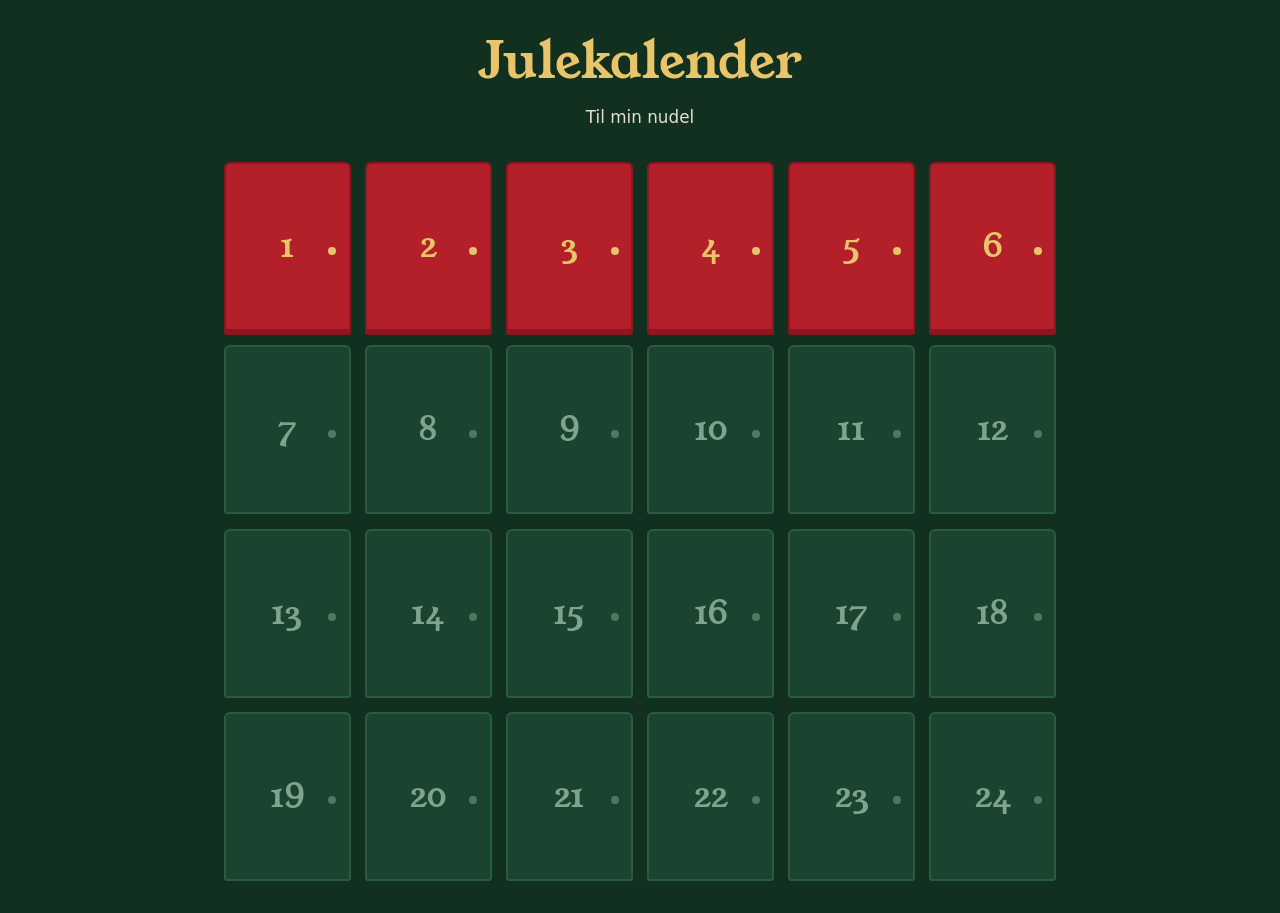
==== index.html @ 278b0b00 "rækkefølge" ====
<!DOCTYPE html>
<html lang="da">
<head>
<meta charset="utf-8">
<meta name="viewport" content="width=device-width, initial-scale=1">
<title>Julekalender</title>

<!-- Skrifttype fra Google Fonts. Hvis den ikke kan hentes, bruges Georgia i stedet. -->
<link rel="preconnect" href="https://fonts.googleapis.com">
<link rel="preconnect" href="https://fonts.gstatic.com" crossorigin>
<link href="https://fonts.googleapis.com/css2?family=Young+Serif&display=swap" rel="stylesheet">

<!-- Udseendet ligger i styles.css ved siden af denne fil -->
<link rel="stylesheet" href="styles.css">
</head>

<body>

<header>
  <h1 id="titel">Julekalender</h1>
  <p id="undertitel"></p>
</header>

<!-- Selve lågerne bygges af JavaScript længere nede -->
<ol id="kalender"></ol>
<div id="testbanner" hidden>Testtilstand: alle låger kan åbnes. Fjern ?test fra adressen for at se den rigtige version.</div>

<!-- Kortet, der åbner sig, når man trykker på en låge -->
<dialog id="kort">
  <div class="kort">
    <p class="dag" id="kort-dag"></p>
    <h2 id="kort-titel"></h2>
    <div id="kort-indhold"></div>
    <button type="button" id="luk">Luk</button>
  </div>
</dialog>

<script>
/* =====================================================
   1. INDSTILLINGER – ret disse
   ===================================================== */
const NAVN = "Morten";        // Hans navn eller kælenavn, vises i undertitlen
const AFSENDER = "Din nudel";       // Bruges ikke endnu, men kan bruges i teksterne
const AAR = new Date().getFullYear(); // Kalenderen bruger automatisk indeværende år

/* =====================================================
   2. INDHOLD – én post for hver låge
   -----------------------------------------------------
   titel: overskrift på kortet
   tekst: selve beskeden
   billede: valgfrit, f.eks. "billeder/dag3.jpg" (læg filen i en mappe
            kaldet "billeder" ved siden af denne fil)
   Indholdet herunder er kun pladsholdere, som vi skal skrive om.
   ===================================================== */
const INDHOLD = {
  1:  { titel: "Så er vi i gang",       tekst: "Første låge! Her kommer en lille julehilsen hver dag frem til juleaften." },
  2:  { titel: "Gratis-kupon",          tekst: "Denne kupon giver dig ret til at bestemme aftensmaden i dag." },
  3:  { titel: "Et minde",              tekst: "Skriv her et fælles minde, f.eks. fra jeres første jul sammen." },
  4:  { titel: "Dårlig joke",           tekst: "Hvad sagde nissen til træet? Skriv din egen joke her." },
  5:  { titel: "Dagens sang",           tekst: "Skriv navnet på en julesang, I begge kan lide." },
  6:  { titel: "Nikolaj-dag",           tekst: "Der er en lille ting til dig i dag. Kig i jakkelommen." },
  7:  { titel: "Tre grunde",            tekst: "Tre grunde til, at jeg elsker dig." },
  8:  { titel: "Gratis-kupon",          tekst: "Jeg tager opvasken i aften." },
  9:  { titel: "Spørgsmål",             tekst: "Hvad er dit bedste julejuleminde fra barndommen?" },
  10: { titel: "Et billede",            tekst: "Her kan der ligge et foto af jer to.", billede: "" },
  11: { titel: "Gåde",                  tekst: "Skriv en gåde her. Svaret kommer i morgen." },
  12: { titel: "Svar på gåden",         tekst: "Her er svaret fra i går." },
  13: { titel: "Hygge i aften",         tekst: "I aften tænder vi lys og ser en julefilm." },
  14: { titel: "Gratis-kupon",          tekst: "En times massage, indløses når det passer dig." },
  15: { titel: "Et minde",              tekst: "Endnu et minde fra jeres tid sammen." },
  16: { titel: "Dagens udfordring",     tekst: "Send mig et billede af det bedste, du har spist i dag." },
  17: { titel: "Tre ting",              tekst: "Tre ting, jeg glæder mig til i julen." },
  18: { titel: "Et billede",            tekst: "Endnu et foto, f.eks. fra en ferie.", billede: "" },
  19: { titel: "Gratis-kupon",          tekst: "Du bestemmer, hvad vi skal lave i weekenden." },
  20: { titel: "Dagens sang",           tekst: "En sang, der minder mig om dig." },
  21: { titel: "Kærlig hilsen",         tekst: "Her kan der stå en længere, personlig besked." },
  22: { titel: "Snart jul",             tekst: "Kun to dage til. Hvad glæder du dig mest til?" },
  23: { titel: "Lillejuleaften",        tekst: "I aften pynter vi træ, og der er risalamande til dessert." },
  24: { titel: "Glædelig jul",          tekst: "Den store overraskelse kommer her. Vi finder på noget særligt." }
};

/* =====================================================
   3. LOGIK – her behøver du ikke rette noget
   ===================================================== */

// Testtilstand: åbn siden med ?test bagpå adressen (f.eks. index.html?test),
// så kan alle låger åbnes. Send IKKE det link til din mand.
const TEST = new URLSearchParams(location.search).has("test");

// Nulstilling: åbn siden med ?nulstil bagpå adressen (f.eks. index.html?nulstil),
// så glemmer siden, hvilke låger der har været åbnet på denne enhed.
if (new URLSearchParams(location.search).has("nulstil")) {
  try { localStorage.removeItem("julekalender-" + AAR); } catch {}
}

// En fast, blandet rækkefølge, så lågerne ligger spredt som i en rigtig kalender
const RAEKKEFOELGE = [1, 2, 3, 4, 5, 6, 7, 8, 9, 10, 11, 12, 13, 14, 15, 16, 17, 18, 19, 20, 21, 22, 23, 24];

// Hvilke låger har han åbnet? Det gemmes i telefonens browser.
// try/catch gør, at siden stadig virker, hvis browseren blokerer lagring.
function hentAabnede() {
  try { return JSON.parse(localStorage.getItem("julekalender-" + AAR)) || []; }
  catch { return []; }
}
function gemAabnet(dag) {
  if (TEST) return; // i testtilstand gemmes intet, så det ikke sætter sig fast
  const liste = hentAabnede();
  if (!liste.includes(dag)) liste.push(dag);
  try { localStorage.setItem("julekalender-" + AAR, JSON.stringify(liste)); } catch {}
}

// Må lågen åbnes? Ja, hvis datoen er den dag eller senere i december.
function maaAabnes(dag) {
  if (TEST) return true;
  return new Date() >= new Date(AAR, 11, dag); // måned 11 = december
}

// Er det i dag? (bruges til at lade dagens låge pulsere)
function erIdag(dag) {
  const nu = new Date();
  return nu.getMonth() === 11 && nu.getDate() === dag;
}

// Byg alle 24 låger og sæt dem ind i siden
function byg() {
  const liste = document.getElementById("kalender");
  const aabnede = hentAabnede();
  liste.innerHTML = "";

  RAEKKEFOELGE.forEach(dag => {
    const li = document.createElement("li");
    const knap = document.createElement("button");
    knap.className = "laage";
    knap.innerHTML = '<span class="tal">' + dag + "</span>";
    knap.setAttribute("aria-label", "Låge " + dag);

    // Hjerte kun hvis lågen er åbnet OG dagen er kommet (ellers ligger der en gammel test-rest)
    if (aabnede.includes(dag) && maaAabnes(dag)) knap.classList.add("aabnet");
    if (erIdag(dag)) knap.classList.add("i-dag");

    if (maaAabnes(dag)) {
      knap.addEventListener("click", () => aabn(dag, knap));
    } else {
      knap.disabled = true; // låst indtil dagen kommer
    }

    li.appendChild(knap);
    liste.appendChild(li);
  });
}

// Vis kortet bag en låge
const kort = document.getElementById("kort");
function aabn(dag, knap) {
  const post = INDHOLD[dag];
  document.getElementById("kort-dag").textContent = dag + ". december";
  document.getElementById("kort-titel").textContent = post.titel;

  const boks = document.getElementById("kort-indhold");
  boks.innerHTML = "";
  if (post.billede) {                       // vis kun billede, hvis der er angivet et
    const img = document.createElement("img");
    img.src = post.billede;
    img.alt = "";
    boks.appendChild(img);
  }
  const p = document.createElement("p");
  p.textContent = post.tekst;
  boks.appendChild(p);

  kort.showModal();
  gemAabnet(dag);
  knap.classList.add("aabnet");
}
document.getElementById("luk").addEventListener("click", () => kort.close());

// Klik på den mørke baggrund lukker også kortet
kort.addEventListener("click", e => { if (e.target === kort) kort.close(); });

// Tekster i toppen
document.getElementById("undertitel").textContent =
  "Til min nudel";
if (TEST) document.getElementById("testbanner").hidden = false;

byg();
</script>
</body>
</html>
---- styles.css ----
/* =====================================================
   UDSEENDE FOR JULEKALENDEREN
   Filen hentes af index.html via <link rel="stylesheet">.
   ===================================================== */

/* ---------- FARVER ----------
   Her samles alle farver ét sted. Skift dem, og hele siden ændrer udtryk. */
:root {
  --nat: #12301f;        /* mørk grøn baggrund */
  --nat-lys: #1b4430;    /* lidt lysere grøn til felter */
  --roed: #b3202a;       /* dørenes farve, som en klassisk julehjerte-rød */
  --roed-moerk: #8a1620; /* kant og skygge på dørene */
  --guld: #e8c46a;       /* tal, knopper og detaljer */
  --papir: #fbf3e4;      /* baggrund på kortet bag lågen */
  --tekst: #2b2118;      /* tekst på kortet */
}

* { box-sizing: border-box; }

body {
  margin: 0;
  min-height: 100vh;
  background: var(--nat);
  color: var(--papir);
  font-family: system-ui, -apple-system, "Segoe UI", sans-serif;
  /* Plads til telefoners kanter og notch */
  padding: max(1.5rem, env(safe-area-inset-top)) 1rem max(2rem, env(safe-area-inset-bottom));
}

/* ---------- OVERSKRIFT ---------- */
header { text-align: center; margin: 0 auto 2rem; max-width: 36rem; }
h1 {
  font-family: "Young Serif", Georgia, serif;
  font-weight: 400;
  font-size: clamp(2rem, 7vw, 3.2rem);
  margin: 0 0 .5rem;
  color: var(--guld);
}
#undertitel { margin: 0; font-size: 1.05rem; line-height: 1.5; opacity: .9; }

/* ---------- KALENDEREN ----------
   Et gitter med 4 kolonner på mobil og 6 på større skærme. */
#kalender {
  display: grid;
  grid-template-columns: repeat(4, 1fr);
  gap: .7rem;
  max-width: 52rem;
  margin: 0 auto;
  padding: 0;
  list-style: none;
}
@media (min-width: 640px) {
  #kalender { grid-template-columns: repeat(6, 1fr); gap: .9rem; }
}

/* ---------- EN LÅGE ---------- */
.laage {
  position: relative;
  width: 100%;
  aspect-ratio: 3 / 4;                 /* lidt højere end bred, som en dør */
  border: 2px solid var(--roed-moerk);
  border-radius: 6px 6px 3px 3px;
  background: var(--roed);
  color: var(--guld);
  font-family: "Young Serif", Georgia, serif;
  font-size: clamp(1.4rem, 5vw, 2rem);
  cursor: pointer;
  box-shadow: 0 4px 0 var(--roed-moerk);
  transition: transform .15s;
}
/* Den lille guldknop på siden af lågen */
.laage::after {
  content: "";
  position: absolute;
  right: 10%; top: 50%;
  width: 8px; height: 8px;
  border-radius: 50%;
  background: var(--guld);
}
.laage:hover:not(:disabled) { transform: translateY(-3px) rotate(-1deg); }
.laage:focus-visible { outline: 3px solid var(--guld); outline-offset: 3px; }

/* Låst låge: gråtonet og kan ikke klikkes */
.laage:disabled {
  background: var(--nat-lys);
  border-color: #2a5a40;
  box-shadow: none;
  color: #7fa38e;
  cursor: not-allowed;
}
.laage:disabled::after { background: #4d7a62; }

/* Åbnet låge: viser et lille hjerte i stedet for tallet */
.laage.aabnet { background: var(--nat-lys); border-color: var(--guld); box-shadow: none; }
.laage.aabnet .tal { display: none; }
.laage.aabnet::before { content: "♥"; color: var(--roed); font-size: 1.6rem; }

/* Dagens låge pulserer stille, så han kan se hvilken der skal åbnes.
   Slås fra, hvis telefonen er sat til at begrænse bevægelse. */
.laage.i-dag:not(.aabnet) { animation: puls 2.2s ease-in-out infinite; }
@keyframes puls {
  0%, 100% { box-shadow: 0 4px 0 var(--roed-moerk), 0 0 0 0 rgba(232,196,106,.6); }
  50%      { box-shadow: 0 4px 0 var(--roed-moerk), 0 0 0 8px rgba(232,196,106,0); }
}
@media (prefers-reduced-motion: reduce) {
  .laage, .laage.i-dag:not(.aabnet) { animation: none; transition: none; }
}

/* ---------- KORTET BAG LÅGEN ---------- */
dialog {
  border: 0;
  border-radius: 10px;
  padding: 0;
  width: min(92vw, 28rem);
  background: var(--papir);
  color: var(--tekst);
  box-shadow: 0 20px 60px rgba(0,0,0,.5);
}
dialog::backdrop { background: rgba(5, 20, 12, .8); }
.kort { padding: 2rem 1.6rem 1.6rem; text-align: center; }
.kort .dag { color: var(--roed); font-family: "Young Serif", Georgia, serif; font-size: 1rem; margin: 0; }
.kort h2 { font-family: "Young Serif", Georgia, serif; font-weight: 400; font-size: 1.7rem; margin: .3rem 0 1rem; }
.kort p { font-family: Georgia, serif; font-size: 1.1rem; line-height: 1.6; margin: 0 0 1rem; }
.kort img { max-width: 100%; border-radius: 6px; margin-bottom: 1rem; }
.kort button {
  background: var(--roed); color: var(--papir);
  border: 0; border-radius: 6px;
  padding: .7rem 1.5rem; font-size: 1rem; cursor: pointer;
}
.kort button:focus-visible { outline: 3px solid var(--guld); outline-offset: 2px; }

/* Lille hint nederst, kun synlig i testtilstand */
#testbanner {
  max-width: 52rem; margin: 1.5rem auto 0;
  padding: .6rem 1rem; border-radius: 6px;
  background: var(--guld); color: var(--tekst);
  text-align: center; font-size: .95rem;
}
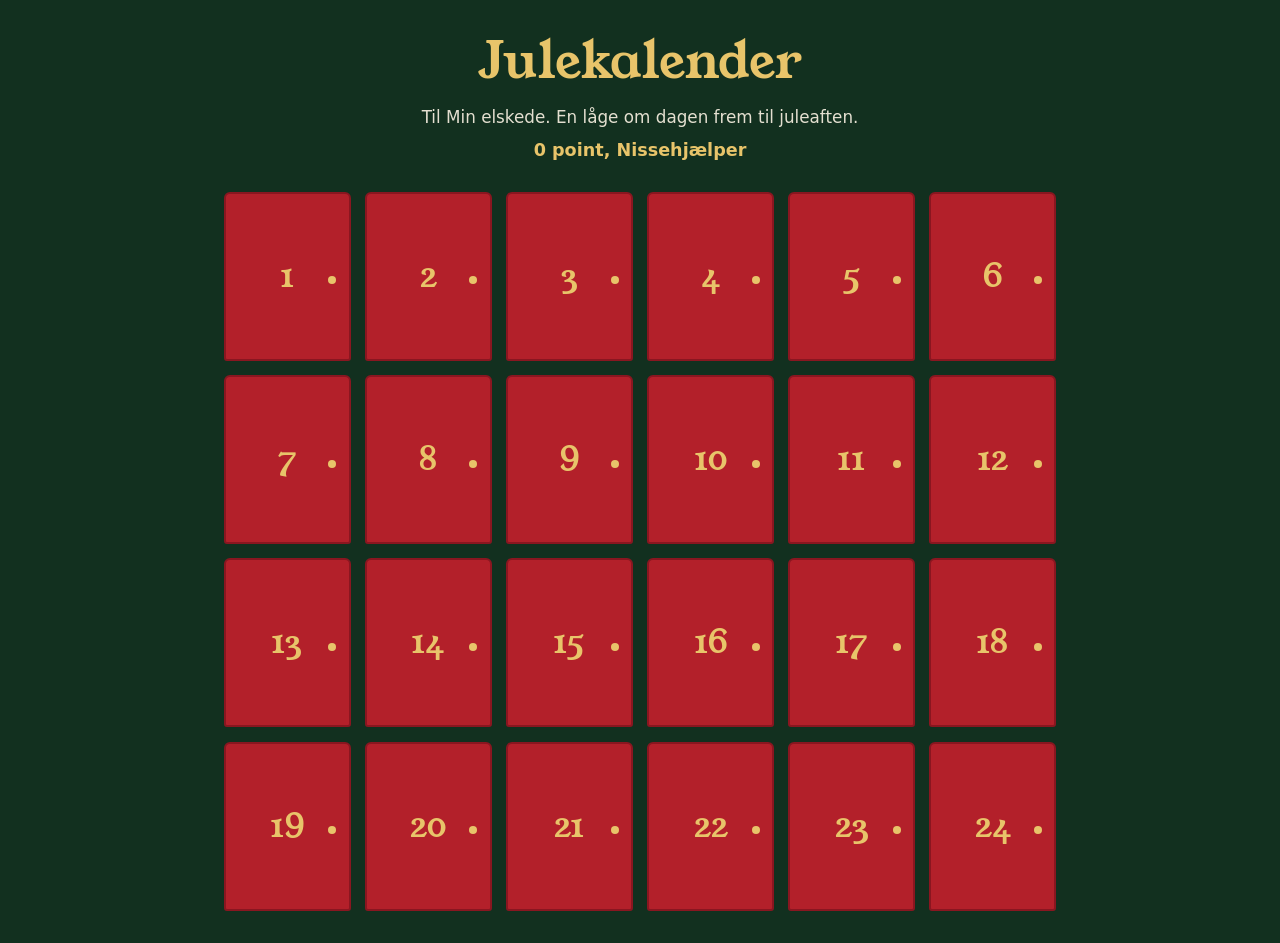
==== commit a3512c9e: "databasetest" ====
--- a/index.html
+++ b/index.html
@@ -19,6 +19,8 @@
 <header>
   <h1 id="titel">Julekalender</h1>
   <p id="undertitel"></p>
+  <!-- Pointstilling og titel, udfyldes af JavaScript -->
+  <p id="stilling"></p>
 </header>
 
 <!-- Selve lågerne bygges af JavaScript længere nede -->
@@ -31,6 +33,8 @@
     <p class="dag" id="kort-dag"></p>
     <h2 id="kort-titel"></h2>
     <div id="kort-indhold"></div>
+    <!-- Her vises dagens spørgsmål eller resultat -->
+    <div id="kort-handling"></div>
     <button type="button" id="luk">Luk</button>
   </div>
 </dialog>
@@ -39,9 +43,21 @@
 /* =====================================================
    1. INDSTILLINGER – ret disse
    ===================================================== */
-const NAVN = "Morten";        // Hans navn eller kælenavn, vises i undertitlen
-const AFSENDER = "Din nudel";       // Bruges ikke endnu, men kan bruges i teksterne
+const NAVN = "Min elskede";        // Hans navn eller kælenavn, vises i undertitlen
+const AFSENDER = "Din kone";       // Bruges ikke endnu, men kan bruges i teksterne
 const AAR = new Date().getFullYear(); // Kalenderen bruger automatisk indeværende år
+
+// Synkronisering via Firebase (så point og åbnede låger følger ham på tværs af enheder).
+// Lad begge felter stå tomme (""), så gemmer siden kun lokalt i browseren.
+// DATABASE_URL: adressen til din Firebase Realtime Database, uden slash til sidst.
+// KODE: en lang, tilfældig tekst, som er nøglen til hans data. Gæt ikke, find på noget unikt,
+//       f.eks. "peter-k7x2q9m4". Brug kun bogstaver, tal og bindestreg.
+const DATABASE_URL = "https://julekalender-9bb81-default-rtdb.europe-west1.firebasedatabase.app";
+const KODE = "morten-er-sej-123";
+
+// Titler, han stiger i. Første tal er mindste antal point for titlen.
+// Der er maks. 96 point at hente (24 låger x 4 point).
+const TITLER = [[0, "Nissehjælper"], [25, "Julenisse"], [50, "Nissefar"], [75, "Julemand"]];
 
 /* =====================================================
    2. INDHOLD – én post for hver låge
@@ -50,18 +66,26 @@
    tekst: selve beskeden
    billede: valgfrit, f.eks. "billeder/dag3.jpg" (læg filen i en mappe
             kaldet "billeder" ved siden af denne fil)
+   spoergsmaal: valgfrit. Så skal han svare for at få point. Format:
+       spoergsmaal: { q: "Spørgsmålet?", valg: ["A", "B", "C"], rigtig: 1 }
+     "rigtig" er nummeret på det rigtige svar, hvor det første er 0, det andet 1 osv.
+   Point: rigtigt første gang 3, andet forsøg 1, ellers 0. Låge uden spørgsmål giver 1.
+   Åbner han lågen på selve dagen, får han 1 ekstra point i bonus (hvis han fik point).
    Indholdet herunder er kun pladsholdere, som vi skal skrive om.
    ===================================================== */
 const INDHOLD = {
   1:  { titel: "Så er vi i gang",       tekst: "Første låge! Her kommer en lille julehilsen hver dag frem til juleaften." },
   2:  { titel: "Gratis-kupon",          tekst: "Denne kupon giver dig ret til at bestemme aftensmaden i dag." },
-  3:  { titel: "Et minde",              tekst: "Skriv her et fælles minde, f.eks. fra jeres første jul sammen." },
-  4:  { titel: "Dårlig joke",           tekst: "Hvad sagde nissen til træet? Skriv din egen joke her." },
+  3:  { titel: "Et minde",              tekst: "Skriv her et fælles minde, f.eks. fra jeres første jul sammen.",
+      spoergsmaal: { q: "Hvor var vores første date?", valg: ["Skriv det rigtige her", "Forkert svar", "Endnu et forkert"], rigtig: 0 } },
+  4:  { titel: "Dårlig joke",           tekst: "Hvad sagde nissen til træet? Skriv din egen joke her.",
+      spoergsmaal: { q: "Hvad kalder jeg dig, når jeg er sur?", valg: ["Forkert", "Det rigtige svar", "Forkert igen"], rigtig: 1 } },
   5:  { titel: "Dagens sang",           tekst: "Skriv navnet på en julesang, I begge kan lide." },
   6:  { titel: "Nikolaj-dag",           tekst: "Der er en lille ting til dig i dag. Kig i jakkelommen." },
   7:  { titel: "Tre grunde",            tekst: "Tre grunde til, at jeg elsker dig." },
   8:  { titel: "Gratis-kupon",          tekst: "Jeg tager opvasken i aften." },
-  9:  { titel: "Spørgsmål",             tekst: "Hvad er dit bedste julejuleminde fra barndommen?" },
+  9:  { titel: "Spørgsmål",             tekst: "Hvad er dit bedste julejuleminde fra barndommen?",
+      spoergsmaal: { q: "Hvilken julefilm ser vi altid?", valg: ["Forkert", "Forkert igen", "Det rigtige svar"], rigtig: 2 } },
   10: { titel: "Et billede",            tekst: "Her kan der ligge et foto af jer to.", billede: "" },
   11: { titel: "Gåde",                  tekst: "Skriv en gåde her. Svaret kommer i morgen." },
   12: { titel: "Svar på gåden",         tekst: "Her er svaret fra i går." },
@@ -90,11 +114,15 @@
 // Nulstilling: åbn siden med ?nulstil bagpå adressen (f.eks. index.html?nulstil),
 // så glemmer siden, hvilke låger der har været åbnet på denne enhed.
 if (new URLSearchParams(location.search).has("nulstil")) {
-  try { localStorage.removeItem("julekalender-" + AAR); } catch {}
-}
-
-// En fast, blandet rækkefølge, så lågerne ligger spredt som i en rigtig kalender
-const RAEKKEFOELGE = [1, 2, 3, 4, 5, 6, 7, 8, 9, 10, 11, 12, 13, 14, 15, 16, 17, 18, 19, 20, 21, 22, 23, 24];
+  try {
+    localStorage.removeItem("julekalender-" + AAR);
+    localStorage.removeItem("julekalender-point-" + AAR);
+  } catch {}
+}
+
+// Rækkefølgen lågerne vises i. Her står de i tal-orden fra 1 til 24.
+// Vil du have dem blandet igen, kan du selv skrive tallene i en anden rækkefølge.
+const RAEKKEFOELGE = Array.from({ length: 24 }, (_, i) => i + 1);
 
 // Hvilke låger har han åbnet? Det gemmes i telefonens browser.
 // try/catch gør, at siden stadig virker, hvis browseren blokerer lagring.
@@ -102,17 +130,113 @@
   try { return JSON.parse(localStorage.getItem("julekalender-" + AAR)) || []; }
   catch { return []; }
 }
+// AABNEDE er listen over åbnede låger, som lever i hukommelsen mens siden er åben
+let AABNEDE = hentAabnede();
+function gemAabnedeLokalt() {
+  if (TEST) return; // i testtilstand gemmes intet lokalt, så det ikke sætter sig fast
+  try { localStorage.setItem("julekalender-" + AAR, JSON.stringify(AABNEDE)); } catch {}
+}
 function gemAabnet(dag) {
-  if (TEST) return; // i testtilstand gemmes intet, så det ikke sætter sig fast
-  const liste = hentAabnede();
-  if (!liste.includes(dag)) liste.push(dag);
-  try { localStorage.setItem("julekalender-" + AAR, JSON.stringify(liste)); } catch {}
+  if (!AABNEDE.includes(dag)) AABNEDE.push(dag);
+  gemAabnedeLokalt();
+  skriv("aabnet", { [dag]: true });
+}
+
+// ----- SYNKRONISERING -----
+// Pointene ligger i en gratis Firebase Realtime Database og hentes via helt almindelige
+// web-kald (fetch). Er DATABASE_URL eller KODE tom, sker der ingenting online.
+const SYNK = Boolean(DATABASE_URL && KODE);
+// I testtilstand bruges en separat plads (KODE-test), så testen aldrig rører hans rigtige data
+const BASE = DATABASE_URL.replace(/\/$/, "") + "/kalender/" + KODE + (TEST ? "-test" : "");
+
+// Gem en lille ting online. PATCH lægger kun nye ting oven på, og sletter ikke andet.
+async function skriv(sti, data) {
+  if (!SYNK) return;
+  try {
+    await fetch(BASE + "/" + sti + ".json", {
+      method: "PATCH",
+      headers: { "Content-Type": "application/json" },
+      body: JSON.stringify(data)
+    });
+  } catch (e) { console.warn("Kunne ikke gemme online:", e); }
+}
+
+// Firebase kan finde på at returnere en liste med tomme pladser i stedet for et objekt.
+// Denne funktion gør det til et pænt objekt uden tomme poster.
+function tilObjekt(x) {
+  const o = {};
+  if (!x) return o;
+  Object.keys(x).forEach(k => { if (x[k]) o[k] = x[k]; });
+  return o;
+}
+
+// Hent det, der ligger online, og slå det sammen med det, der er på denne enhed
+async function hentOnline() {
+  if (!SYNK) return;
+  try {
+    const svar = await fetch(BASE + ".json");
+    if (!svar.ok) throw new Error("HTTP " + svar.status);
+    const data = (await svar.json()) || {};
+    const onlineScore = tilObjekt(data.score);
+    const onlineAabnet = Object.keys(tilObjekt(data.aabnet)).map(Number);
+
+    // Ting, der kun findes på denne enhed, sendes op
+    const opScore = {};
+    Object.keys(SCORE).forEach(d => { if (!(d in onlineScore)) opScore[d] = SCORE[d]; });
+    const opAabnet = {};
+    AABNEDE.forEach(d => { if (!onlineAabnet.includes(d)) opAabnet[d] = true; });
+    if (Object.keys(opScore).length) skriv("score", opScore);
+    if (Object.keys(opAabnet).length) skriv("aabnet", opAabnet);
+
+    // Det online lægges oven i det lokale. Online vinder, hvis de er uenige.
+    SCORE = { ...SCORE, ...onlineScore };
+    onlineAabnet.forEach(d => { if (!AABNEDE.includes(d)) AABNEDE.push(d); });
+    gemScore();
+    gemAabnedeLokalt();
+    opdaterStilling();
+    byg();
+  } catch (e) { console.warn("Kunne ikke hente online, bruger det lokale:", e); }
+}
+
+// ----- POINT -----
+// SCORE gemmer, hvad han har fået for hver låge: { 5: { point: 3, paaDagen: true }, ... }
+let SCORE = hentScore();
+function hentScore() {
+  try { return JSON.parse(localStorage.getItem("julekalender-point-" + AAR)) || {}; }
+  catch { return {}; }
+}
+function gemScore() {
+  if (TEST) return; // intet gemmes i testtilstand
+  try { localStorage.setItem("julekalender-point-" + AAR, JSON.stringify(SCORE)); } catch {}
+}
+
+// Giv point for en låge. Bonus på 1, hvis det er på selve dagen (og der er point).
+function giv(dag, grundpoint) {
+  const paaDagen = erIdag(dag);
+  const point = grundpoint + (grundpoint > 0 && paaDagen ? 1 : 0);
+  SCORE[dag] = { point, paaDagen };
+  gemScore();
+  skriv("score", { [dag]: SCORE[dag] });
+  opdaterStilling();
+}
+
+function samlet() {
+  return Object.values(SCORE).reduce((sum, x) => sum + x.point, 0);
+}
+function titel(point) {
+  let t = TITLER[0][1];
+  for (const [min, navn] of TITLER) if (point >= min) t = navn;
+  return t;
+}
+function opdaterStilling() {
+  const p = samlet();
+  document.getElementById("stilling").textContent = p + " point, " + titel(p);
 }
 
 // Må lågen åbnes? Ja, hvis datoen er den dag eller senere i december.
 function maaAabnes(dag) {
   if (TEST) return true;
-  return new Date() >= new Date(AAR, 11, dag); // måned 11 = december
+  return new Date() >= new Date(AAR, 9, dag); // måned 11 = december
 }
 
 // Er det i dag? (bruges til at lade dagens låge pulsere)
@@ -124,7 +248,7 @@
 // Byg alle 24 låger og sæt dem ind i siden
 function byg() {
   const liste = document.getElementById("kalender");
-  const aabnede = hentAabnede();
+  const aabnede = AABNEDE;
   liste.innerHTML = "";
 
   RAEKKEFOELGE.forEach(dag => {
@@ -168,10 +292,77 @@
   p.textContent = post.tekst;
   boks.appendChild(p);
 
+  // Nederste del af kortet: spørgsmål, eller resultat hvis der allerede er svaret
+  const handling = document.getElementById("kort-handling");
+  handling.innerHTML = "";
+  if (SCORE[dag]) {
+    visResultat(dag, handling);
+  } else if (post.spoergsmaal) {
+    visSpoergsmaal(dag, post.spoergsmaal, handling);
+  } else {
+    giv(dag, 1);                            // låge uden spørgsmål giver 1 point
+    visResultat(dag, handling);
+  }
+
   kort.showModal();
   gemAabnet(dag);
   knap.classList.add("aabnet");
 }
+
+// Vis spørgsmålet med svarknapper. Rigtigt første gang 3 point, andet forsøg 1, ellers 0.
+function visSpoergsmaal(dag, sp, handling) {
+  let forsoeg = 0;
+  const q = document.createElement("p");
+  q.className = "spoergsmaal";
+  q.textContent = sp.q;
+  handling.appendChild(q);
+
+  const knapper = sp.valg.map((tekst, i) => {
+    const k = document.createElement("button");
+    k.type = "button";
+    k.className = "valg";
+    k.textContent = tekst;
+    k.addEventListener("click", () => {
+      if (i === sp.rigtig) {
+        giv(dag, forsoeg === 0 ? 3 : 1);
+        k.classList.add("rigtig");
+        afslut();
+      } else {
+        forsoeg++;
+        k.disabled = true;
+        k.classList.add("forkert");
+        if (forsoeg >= 2) {                 // to forkerte: 0 point, vis det rigtige svar
+          giv(dag, 0);
+          knapper[sp.rigtig].classList.add("rigtig");
+          afslut();
+        }
+      }
+    });
+    handling.appendChild(k);
+    return k;
+  });
+
+  // Når der er svaret: lås knapperne og vis resultat
+  function afslut() {
+    knapper.forEach(k => k.disabled = true);
+    visResultat(dag, handling, true);
+  }
+}
+
+// Vis point for dagen
+// beholdSpoergsmaal = true lader spørgsmålet stå, så han kan se hvad der var rigtigt
+function visResultat(dag, handling, beholdSpoergsmaal) {
+  if (!beholdSpoergsmaal) handling.innerHTML = "";
+  const r = SCORE[dag];
+  const p = samlet();
+
+  const tekst = document.createElement("p");
+  tekst.className = "resultat";
+  tekst.textContent = r.point + " point for i dag" + (r.paaDagen && r.point > 0 ? " (inkl. bonus for at åbne på dagen)" : "")
+    + ". I alt " + p + " point, " + titel(p) + ".";
+  handling.appendChild(tekst);
+
+}
 document.getElementById("luk").addEventListener("click", () => kort.close());
 
 // Klik på den mørke baggrund lukker også kortet
@@ -179,10 +370,20 @@
 
 // Tekster i toppen
 document.getElementById("undertitel").textContent =
-  "Til min nudel";
+  "Til " + NAVN + ". En låge om dagen frem til juleaften.";
 if (TEST) document.getElementById("testbanner").hidden = false;
 
-byg();
+// Start: vis med det samme det, der er gemt lokalt, og hent derefter det online
+async function start() {
+  opdaterStilling();
+  byg();
+  // ?nulstil rydder også testpladsen online (aldrig hans rigtige data)
+  if (SYNK && new URLSearchParams(location.search).has("nulstil")) {
+    try { await fetch(DATABASE_URL.replace(/\/$/, "") + "/kalender/" + KODE + "-test.json", { method: "DELETE" }); } catch {}
+  }
+  hentOnline();
+}
+start();
 </script>
 </body>
 </html>
--- a/styles.css
+++ b/styles.css
@@ -65,7 +65,6 @@
   font-family: "Young Serif", Georgia, serif;
   font-size: clamp(1.4rem, 5vw, 2rem);
   cursor: pointer;
-  box-shadow: 0 4px 0 var(--roed-moerk);
   transition: transform .15s;
 }
 /* Den lille guldknop på siden af lågen */
@@ -99,8 +98,8 @@
    Slås fra, hvis telefonen er sat til at begrænse bevægelse. */
 .laage.i-dag:not(.aabnet) { animation: puls 2.2s ease-in-out infinite; }
 @keyframes puls {
-  0%, 100% { box-shadow: 0 4px 0 var(--roed-moerk), 0 0 0 0 rgba(232,196,106,.6); }
-  50%      { box-shadow: 0 4px 0 var(--roed-moerk), 0 0 0 8px rgba(232,196,106,0); }
+  0%, 100% { box-shadow: 0 0 0 0 rgba(232,196,106,.6); }
+  50%      { box-shadow: 0 0 0 8px rgba(232,196,106,0); }
 }
 @media (prefers-reduced-motion: reduce) {
   .laage, .laage.i-dag:not(.aabnet) { animation: none; transition: none; }
@@ -136,3 +135,24 @@
   background: var(--guld); color: var(--tekst);
   text-align: center; font-size: .95rem;
 }
+
+/* ---------- POINT OG SPØRGSMÅL ---------- */
+#stilling { margin: .6rem 0 0; color: var(--guld); font-weight: 600; font-size: 1.1rem; }
+
+#kort-handling { margin-bottom: 1rem; }
+.kort .spoergsmaal { font-weight: 600; margin-bottom: .6rem; }
+
+/* Svarknapper. Står som .kort .valg, så de vinder over den røde Luk-knap */
+.kort .valg {
+  display: block; width: 100%;
+  margin: 0 0 .5rem;
+  background: #fff; color: var(--tekst);
+  border: 2px solid #d8cdb8; border-radius: 6px;
+  padding: .7rem 1rem; font-size: 1rem; cursor: pointer;
+}
+.kort .valg:hover:not(:disabled) { border-color: var(--roed); }
+.kort .valg.forkert { background: #f1d9d9; border-color: var(--roed); color: #7a2a2a; }
+.kort .valg.rigtig  { background: #dcefd9; border-color: #2e7d32; color: #1d4d20; }
+.kort .valg:disabled { cursor: default; }
+
+.kort .resultat { font-weight: 600; margin: 1rem 0 .8rem; }
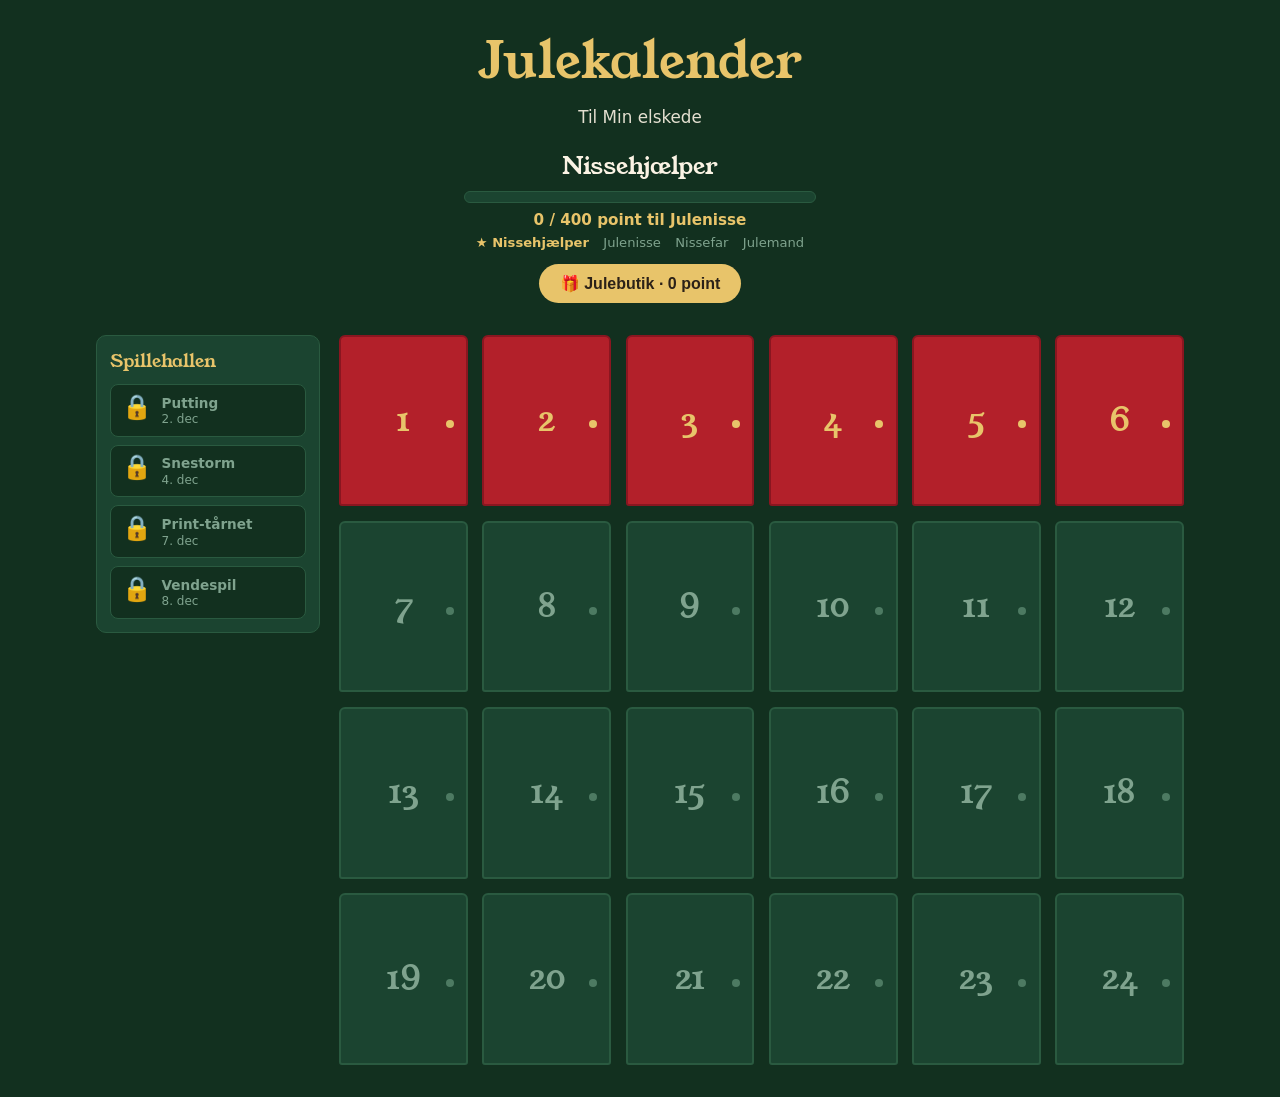
==== commit 059174ae: "Julekalender med spil, regneopgaver, julebutik og spillehal - Daglige opgaver: putting, print-tårn, " ====
--- a/index.html
+++ b/index.html
@@ -9,381 +9,67 @@
 <link rel="preconnect" href="https://fonts.googleapis.com">
 <link rel="preconnect" href="https://fonts.gstatic.com" crossorigin>
 <link href="https://fonts.googleapis.com/css2?family=Young+Serif&display=swap" rel="stylesheet">
-
-<!-- Udseendet ligger i styles.css ved siden af denne fil -->
 <link rel="stylesheet" href="styles.css">
 </head>
 
 <body>
 
+<!--
+  Filerne i projektet:
+  - indhold.js  : ALT indhold – lågernes tekster, opgaver, præmier og indstillinger. Ret her.
+  - grafik.js   : tegningerne til regneopgaverne.
+  - kalender.js : logikken (point, spil, butik, synkronisering). Behøver ikke rettes.
+  - styles.css  : udseendet.
+-->
+
 <header>
-  <h1 id="titel">Julekalender</h1>
+  <h1>Julekalender</h1>
   <p id="undertitel"></p>
-  <!-- Pointstilling og titel, udfyldes af JavaScript -->
-  <p id="stilling"></p>
+  <div class="status">
+    <p class="titel-linje" id="titel-navn"></p>
+    <div class="niveau-bar" aria-hidden="true"><div id="niveau-fyld"></div></div>
+    <p id="stilling"></p>
+    <ol id="niveauer" class="niveauer"></ol>
+    <button type="button" id="aabn-butik">🎁 Julebutik · <span id="butik-saldo">0</span> point</button>
+  </div>
 </header>
 
-<!-- Selve lågerne bygges af JavaScript længere nede -->
-<ol id="kalender"></ol>
-<div id="testbanner" hidden>Testtilstand: alle låger kan åbnes. Fjern ?test fra adressen for at se den rigtige version.</div>
+<div class="indhold">
+  <!-- Spillehallen: spil, han har låst op, med rekorder -->
+  <aside id="spillehal" class="spillehal">
+    <h2>Spillehallen</h2>
+    <ul id="spillehal-liste"></ul>
+  </aside>
+  <!-- Lågerne bygges af kalender.js -->
+  <ol id="kalender"></ol>
+</div>
+<section id="spilleder" class="kort" hidden></section>
+<div id="testbanner" hidden>Testtilstand: alle låger kan åbnes, og intet gemmes på hans rigtige plads.</div>
 
-<!-- Kortet, der åbner sig, når man trykker på en låge -->
 <dialog id="kort">
   <div class="kort">
     <p class="dag" id="kort-dag"></p>
     <h2 id="kort-titel"></h2>
     <div id="kort-indhold"></div>
-    <!-- Her vises dagens spørgsmål eller resultat -->
     <div id="kort-handling"></div>
     <button type="button" id="luk">Luk</button>
   </div>
 </dialog>
 
-<script>
-/* =====================================================
-   1. INDSTILLINGER – ret disse
-   ===================================================== */
-const NAVN = "Min elskede";        // Hans navn eller kælenavn, vises i undertitlen
-const AFSENDER = "Din kone";       // Bruges ikke endnu, men kan bruges i teksterne
-const AAR = new Date().getFullYear(); // Kalenderen bruger automatisk indeværende år
+<dialog id="butik">
+  <div class="kort">
+    <h2>Julebutikken</h2>
+    <p class="saldo"><strong id="butik-saldo-stor">0</strong> point at bruge</p>
+    <div id="tillykke" class="tillykke" hidden></div>
+    <ul id="butik-liste" class="kuponer"></ul>
+    <h3 id="mine-overskrift" hidden>Mine præmier</h3>
+    <ul id="mine-kuponer" class="kuponer"></ul>
+    <button type="button" id="luk-butik">Luk</button>
+  </div>
+</dialog>
 
-// Synkronisering via Firebase (så point og åbnede låger følger ham på tværs af enheder).
-// Lad begge felter stå tomme (""), så gemmer siden kun lokalt i browseren.
-// DATABASE_URL: adressen til din Firebase Realtime Database, uden slash til sidst.
-// KODE: en lang, tilfældig tekst, som er nøglen til hans data. Gæt ikke, find på noget unikt,
-//       f.eks. "peter-k7x2q9m4". Brug kun bogstaver, tal og bindestreg.
-const DATABASE_URL = "https://julekalender-9bb81-default-rtdb.europe-west1.firebasedatabase.app";
-const KODE = "morten-er-sej-123";
-
-// Titler, han stiger i. Første tal er mindste antal point for titlen.
-// Der er maks. 96 point at hente (24 låger x 4 point).
-const TITLER = [[0, "Nissehjælper"], [25, "Julenisse"], [50, "Nissefar"], [75, "Julemand"]];
-
-/* =====================================================
-   2. INDHOLD – én post for hver låge
-   -----------------------------------------------------
-   titel: overskrift på kortet
-   tekst: selve beskeden
-   billede: valgfrit, f.eks. "billeder/dag3.jpg" (læg filen i en mappe
-            kaldet "billeder" ved siden af denne fil)
-   spoergsmaal: valgfrit. Så skal han svare for at få point. Format:
-       spoergsmaal: { q: "Spørgsmålet?", valg: ["A", "B", "C"], rigtig: 1 }
-     "rigtig" er nummeret på det rigtige svar, hvor det første er 0, det andet 1 osv.
-   Point: rigtigt første gang 3, andet forsøg 1, ellers 0. Låge uden spørgsmål giver 1.
-   Åbner han lågen på selve dagen, får han 1 ekstra point i bonus (hvis han fik point).
-   Indholdet herunder er kun pladsholdere, som vi skal skrive om.
-   ===================================================== */
-const INDHOLD = {
-  1:  { titel: "Så er vi i gang",       tekst: "Første låge! Her kommer en lille julehilsen hver dag frem til juleaften." },
-  2:  { titel: "Gratis-kupon",          tekst: "Denne kupon giver dig ret til at bestemme aftensmaden i dag." },
-  3:  { titel: "Et minde",              tekst: "Skriv her et fælles minde, f.eks. fra jeres første jul sammen.",
-      spoergsmaal: { q: "Hvor var vores første date?", valg: ["Skriv det rigtige her", "Forkert svar", "Endnu et forkert"], rigtig: 0 } },
-  4:  { titel: "Dårlig joke",           tekst: "Hvad sagde nissen til træet? Skriv din egen joke her.",
-      spoergsmaal: { q: "Hvad kalder jeg dig, når jeg er sur?", valg: ["Forkert", "Det rigtige svar", "Forkert igen"], rigtig: 1 } },
-  5:  { titel: "Dagens sang",           tekst: "Skriv navnet på en julesang, I begge kan lide." },
-  6:  { titel: "Nikolaj-dag",           tekst: "Der er en lille ting til dig i dag. Kig i jakkelommen." },
-  7:  { titel: "Tre grunde",            tekst: "Tre grunde til, at jeg elsker dig." },
-  8:  { titel: "Gratis-kupon",          tekst: "Jeg tager opvasken i aften." },
-  9:  { titel: "Spørgsmål",             tekst: "Hvad er dit bedste julejuleminde fra barndommen?",
-      spoergsmaal: { q: "Hvilken julefilm ser vi altid?", valg: ["Forkert", "Forkert igen", "Det rigtige svar"], rigtig: 2 } },
-  10: { titel: "Et billede",            tekst: "Her kan der ligge et foto af jer to.", billede: "" },
-  11: { titel: "Gåde",                  tekst: "Skriv en gåde her. Svaret kommer i morgen." },
-  12: { titel: "Svar på gåden",         tekst: "Her er svaret fra i går." },
-  13: { titel: "Hygge i aften",         tekst: "I aften tænder vi lys og ser en julefilm." },
-  14: { titel: "Gratis-kupon",          tekst: "En times massage, indløses når det passer dig." },
-  15: { titel: "Et minde",              tekst: "Endnu et minde fra jeres tid sammen." },
-  16: { titel: "Dagens udfordring",     tekst: "Send mig et billede af det bedste, du har spist i dag." },
-  17: { titel: "Tre ting",              tekst: "Tre ting, jeg glæder mig til i julen." },
-  18: { titel: "Et billede",            tekst: "Endnu et foto, f.eks. fra en ferie.", billede: "" },
-  19: { titel: "Gratis-kupon",          tekst: "Du bestemmer, hvad vi skal lave i weekenden." },
-  20: { titel: "Dagens sang",           tekst: "En sang, der minder mig om dig." },
-  21: { titel: "Kærlig hilsen",         tekst: "Her kan der stå en længere, personlig besked." },
-  22: { titel: "Snart jul",             tekst: "Kun to dage til. Hvad glæder du dig mest til?" },
-  23: { titel: "Lillejuleaften",        tekst: "I aften pynter vi træ, og der er risalamande til dessert." },
-  24: { titel: "Glædelig jul",          tekst: "Den store overraskelse kommer her. Vi finder på noget særligt." }
-};
-
-/* =====================================================
-   3. LOGIK – her behøver du ikke rette noget
-   ===================================================== */
-
-// Testtilstand: åbn siden med ?test bagpå adressen (f.eks. index.html?test),
-// så kan alle låger åbnes. Send IKKE det link til din mand.
-const TEST = new URLSearchParams(location.search).has("test");
-
-// Nulstilling: åbn siden med ?nulstil bagpå adressen (f.eks. index.html?nulstil),
-// så glemmer siden, hvilke låger der har været åbnet på denne enhed.
-if (new URLSearchParams(location.search).has("nulstil")) {
-  try {
-    localStorage.removeItem("julekalender-" + AAR);
-    localStorage.removeItem("julekalender-point-" + AAR);
-  } catch {}
-}
-
-// Rækkefølgen lågerne vises i. Her står de i tal-orden fra 1 til 24.
-// Vil du have dem blandet igen, kan du selv skrive tallene i en anden rækkefølge.
-const RAEKKEFOELGE = Array.from({ length: 24 }, (_, i) => i + 1);
-
-// Hvilke låger har han åbnet? Det gemmes i telefonens browser.
-// try/catch gør, at siden stadig virker, hvis browseren blokerer lagring.
-function hentAabnede() {
-  try { return JSON.parse(localStorage.getItem("julekalender-" + AAR)) || []; }
-  catch { return []; }
-}
-// AABNEDE er listen over åbnede låger, som lever i hukommelsen mens siden er åben
-let AABNEDE = hentAabnede();
-function gemAabnedeLokalt() {
-  if (TEST) return; // i testtilstand gemmes intet lokalt, så det ikke sætter sig fast
-  try { localStorage.setItem("julekalender-" + AAR, JSON.stringify(AABNEDE)); } catch {}
-}
-function gemAabnet(dag) {
-  if (!AABNEDE.includes(dag)) AABNEDE.push(dag);
-  gemAabnedeLokalt();
-  skriv("aabnet", { [dag]: true });
-}
-
-// ----- SYNKRONISERING -----
-// Pointene ligger i en gratis Firebase Realtime Database og hentes via helt almindelige
-// web-kald (fetch). Er DATABASE_URL eller KODE tom, sker der ingenting online.
-const SYNK = Boolean(DATABASE_URL && KODE);
-// I testtilstand bruges en separat plads (KODE-test), så testen aldrig rører hans rigtige data
-const BASE = DATABASE_URL.replace(/\/$/, "") + "/kalender/" + KODE + (TEST ? "-test" : "");
-
-// Gem en lille ting online. PATCH lægger kun nye ting oven på, og sletter ikke andet.
-async function skriv(sti, data) {
-  if (!SYNK) return;
-  try {
-    await fetch(BASE + "/" + sti + ".json", {
-      method: "PATCH",
-      headers: { "Content-Type": "application/json" },
-      body: JSON.stringify(data)
-    });
-  } catch (e) { console.warn("Kunne ikke gemme online:", e); }
-}
-
-// Firebase kan finde på at returnere en liste med tomme pladser i stedet for et objekt.
-// Denne funktion gør det til et pænt objekt uden tomme poster.
-function tilObjekt(x) {
-  const o = {};
-  if (!x) return o;
-  Object.keys(x).forEach(k => { if (x[k]) o[k] = x[k]; });
-  return o;
-}
-
-// Hent det, der ligger online, og slå det sammen med det, der er på denne enhed
-async function hentOnline() {
-  if (!SYNK) return;
-  try {
-    const svar = await fetch(BASE + ".json");
-    if (!svar.ok) throw new Error("HTTP " + svar.status);
-    const data = (await svar.json()) || {};
-    const onlineScore = tilObjekt(data.score);
-    const onlineAabnet = Object.keys(tilObjekt(data.aabnet)).map(Number);
-
-    // Ting, der kun findes på denne enhed, sendes op
-    const opScore = {};
-    Object.keys(SCORE).forEach(d => { if (!(d in onlineScore)) opScore[d] = SCORE[d]; });
-    const opAabnet = {};
-    AABNEDE.forEach(d => { if (!onlineAabnet.includes(d)) opAabnet[d] = true; });
-    if (Object.keys(opScore).length) skriv("score", opScore);
-    if (Object.keys(opAabnet).length) skriv("aabnet", opAabnet);
-
-    // Det online lægges oven i det lokale. Online vinder, hvis de er uenige.
-    SCORE = { ...SCORE, ...onlineScore };
-    onlineAabnet.forEach(d => { if (!AABNEDE.includes(d)) AABNEDE.push(d); });
-    gemScore();
-    gemAabnedeLokalt();
-    opdaterStilling();
-    byg();
-  } catch (e) { console.warn("Kunne ikke hente online, bruger det lokale:", e); }
-}
-
-// ----- POINT -----
-// SCORE gemmer, hvad han har fået for hver låge: { 5: { point: 3, paaDagen: true }, ... }
-let SCORE = hentScore();
-function hentScore() {
-  try { return JSON.parse(localStorage.getItem("julekalender-point-" + AAR)) || {}; }
-  catch { return {}; }
-}
-function gemScore() {
-  if (TEST) return; // intet gemmes i testtilstand
-  try { localStorage.setItem("julekalender-point-" + AAR, JSON.stringify(SCORE)); } catch {}
-}
-
-// Giv point for en låge. Bonus på 1, hvis det er på selve dagen (og der er point).
-function giv(dag, grundpoint) {
-  const paaDagen = erIdag(dag);
-  const point = grundpoint + (grundpoint > 0 && paaDagen ? 1 : 0);
-  SCORE[dag] = { point, paaDagen };
-  gemScore();
-  skriv("score", { [dag]: SCORE[dag] });
-  opdaterStilling();
-}
-
-function samlet() {
-  return Object.values(SCORE).reduce((sum, x) => sum + x.point, 0);
-}
-function titel(point) {
-  let t = TITLER[0][1];
-  for (const [min, navn] of TITLER) if (point >= min) t = navn;
-  return t;
-}
-function opdaterStilling() {
-  const p = samlet();
-  document.getElementById("stilling").textContent = p + " point, " + titel(p);
-}
-
-// Må lågen åbnes? Ja, hvis datoen er den dag eller senere i december.
-function maaAabnes(dag) {
-  if (TEST) return true;
-  return new Date() >= new Date(AAR, 9, dag); // måned 11 = december
-}
-
-// Er det i dag? (bruges til at lade dagens låge pulsere)
-function erIdag(dag) {
-  const nu = new Date();
-  return nu.getMonth() === 11 && nu.getDate() === dag;
-}
-
-// Byg alle 24 låger og sæt dem ind i siden
-function byg() {
-  const liste = document.getElementById("kalender");
-  const aabnede = AABNEDE;
-  liste.innerHTML = "";
-
-  RAEKKEFOELGE.forEach(dag => {
-    const li = document.createElement("li");
-    const knap = document.createElement("button");
-    knap.className = "laage";
-    knap.innerHTML = '<span class="tal">' + dag + "</span>";
-    knap.setAttribute("aria-label", "Låge " + dag);
-
-    // Hjerte kun hvis lågen er åbnet OG dagen er kommet (ellers ligger der en gammel test-rest)
-    if (aabnede.includes(dag) && maaAabnes(dag)) knap.classList.add("aabnet");
-    if (erIdag(dag)) knap.classList.add("i-dag");
-
-    if (maaAabnes(dag)) {
-      knap.addEventListener("click", () => aabn(dag, knap));
-    } else {
-      knap.disabled = true; // låst indtil dagen kommer
-    }
-
-    li.appendChild(knap);
-    liste.appendChild(li);
-  });
-}
-
-// Vis kortet bag en låge
-const kort = document.getElementById("kort");
-function aabn(dag, knap) {
-  const post = INDHOLD[dag];
-  document.getElementById("kort-dag").textContent = dag + ". december";
-  document.getElementById("kort-titel").textContent = post.titel;
-
-  const boks = document.getElementById("kort-indhold");
-  boks.innerHTML = "";
-  if (post.billede) {                       // vis kun billede, hvis der er angivet et
-    const img = document.createElement("img");
-    img.src = post.billede;
-    img.alt = "";
-    boks.appendChild(img);
-  }
-  const p = document.createElement("p");
-  p.textContent = post.tekst;
-  boks.appendChild(p);
-
-  // Nederste del af kortet: spørgsmål, eller resultat hvis der allerede er svaret
-  const handling = document.getElementById("kort-handling");
-  handling.innerHTML = "";
-  if (SCORE[dag]) {
-    visResultat(dag, handling);
-  } else if (post.spoergsmaal) {
-    visSpoergsmaal(dag, post.spoergsmaal, handling);
-  } else {
-    giv(dag, 1);                            // låge uden spørgsmål giver 1 point
-    visResultat(dag, handling);
-  }
-
-  kort.showModal();
-  gemAabnet(dag);
-  knap.classList.add("aabnet");
-}
-
-// Vis spørgsmålet med svarknapper. Rigtigt første gang 3 point, andet forsøg 1, ellers 0.
-function visSpoergsmaal(dag, sp, handling) {
-  let forsoeg = 0;
-  const q = document.createElement("p");
-  q.className = "spoergsmaal";
-  q.textContent = sp.q;
-  handling.appendChild(q);
-
-  const knapper = sp.valg.map((tekst, i) => {
-    const k = document.createElement("button");
-    k.type = "button";
-    k.className = "valg";
-    k.textContent = tekst;
-    k.addEventListener("click", () => {
-      if (i === sp.rigtig) {
-        giv(dag, forsoeg === 0 ? 3 : 1);
-        k.classList.add("rigtig");
-        afslut();
-      } else {
-        forsoeg++;
-        k.disabled = true;
-        k.classList.add("forkert");
-        if (forsoeg >= 2) {                 // to forkerte: 0 point, vis det rigtige svar
-          giv(dag, 0);
-          knapper[sp.rigtig].classList.add("rigtig");
-          afslut();
-        }
-      }
-    });
-    handling.appendChild(k);
-    return k;
-  });
-
-  // Når der er svaret: lås knapperne og vis resultat
-  function afslut() {
-    knapper.forEach(k => k.disabled = true);
-    visResultat(dag, handling, true);
-  }
-}
-
-// Vis point for dagen
-// beholdSpoergsmaal = true lader spørgsmålet stå, så han kan se hvad der var rigtigt
-function visResultat(dag, handling, beholdSpoergsmaal) {
-  if (!beholdSpoergsmaal) handling.innerHTML = "";
-  const r = SCORE[dag];
-  const p = samlet();
-
-  const tekst = document.createElement("p");
-  tekst.className = "resultat";
-  tekst.textContent = r.point + " point for i dag" + (r.paaDagen && r.point > 0 ? " (inkl. bonus for at åbne på dagen)" : "")
-    + ". I alt " + p + " point, " + titel(p) + ".";
-  handling.appendChild(tekst);
-
-}
-document.getElementById("luk").addEventListener("click", () => kort.close());
-
-// Klik på den mørke baggrund lukker også kortet
-kort.addEventListener("click", e => { if (e.target === kort) kort.close(); });
-
-// Tekster i toppen
-document.getElementById("undertitel").textContent =
-  "Til " + NAVN + ". En låge om dagen frem til juleaften.";
-if (TEST) document.getElementById("testbanner").hidden = false;
-
-// Start: vis med det samme det, der er gemt lokalt, og hent derefter det online
-async function start() {
-  opdaterStilling();
-  byg();
-  // ?nulstil rydder også testpladsen online (aldrig hans rigtige data)
-  if (SYNK && new URLSearchParams(location.search).has("nulstil")) {
-    try { await fetch(DATABASE_URL.replace(/\/$/, "") + "/kalender/" + KODE + "-test.json", { method: "DELETE" }); } catch {}
-  }
-  hentOnline();
-}
-start();
-</script>
+<script src="indhold.js"></script>
+<script src="grafik.js"></script>
+<script src="kalender.js"></script>
 </body>
 </html>
--- a/styles.css
+++ b/styles.css
@@ -155,4 +155,242 @@
 .kort .valg.rigtig  { background: #dcefd9; border-color: #2e7d32; color: #1d4d20; }
 .kort .valg:disabled { cursor: default; }
 
-.kort .resultat { font-weight: 600; margin: 1rem 0 .8rem; }+.kort .resultat { font-weight: 600; margin: 1rem 0 .8rem; }
+.kort .info { font-size: 1rem; margin: .4rem 0 .8rem; opacity: .85; }
+
+/* ---------- STATUS I TOPPEN ---------- */
+.status { margin-top: 1.2rem; }
+.titel-linje { margin: 0; font-family: "Young Serif", Georgia, serif; font-size: 1.5rem; color: var(--papir); }
+#aabn-butik {
+  margin-top: .9rem;
+  background: var(--guld); color: var(--tekst);
+  border: 0; border-radius: 999px;
+  padding: .6rem 1.3rem; font-size: 1rem; font-weight: 600; cursor: pointer;
+}
+#aabn-butik:hover { filter: brightness(1.08); }
+#aabn-butik:focus-visible { outline: 3px solid var(--papir); outline-offset: 3px; }
+
+/* ---------- BILLEDGÅDE ---------- */
+.billedramme { overflow: hidden; border-radius: 6px; margin-bottom: 1rem; }
+.billedramme img { display: block; width: 100%; margin: 0; border-radius: 0; transition: transform 1.6s ease-in-out; }
+
+/* ---------- EMOJI-GÅDE OG TEKSTSVAR ---------- */
+.kort .emoji { font-size: 2.6rem; line-height: 1.3; margin: .2rem 0 .8rem; }
+.tekstsvar { display: flex; gap: .5rem; margin-bottom: .4rem; }
+.tekstsvar input {
+  flex: 1; min-width: 0;
+  font-size: 1.05rem; padding: .65rem .8rem;
+  border: 2px solid #d8cdb8; border-radius: 6px; background: #fff; color: var(--tekst);
+}
+.tekstsvar input:focus { outline: none; border-color: var(--roed); }
+.tidligere-gaet { list-style: none; padding: 0; margin: 0 0 .5rem; display: flex; flex-wrap: wrap; gap: .4rem; justify-content: center; }
+.tidligere-gaet li { background: #f1d9d9; color: #7a2a2a; border-radius: 4px; padding: .2rem .6rem; text-decoration: line-through; }
+
+/* ---------- SPIL ---------- */
+.kort .spilstatus { font-weight: 600; margin-bottom: .5rem; }
+/* Start/spil igen: grøn, så den ikke ligner den røde Luk-knap */
+.kort .start {
+  display: block; width: 100%; margin: 0 0 .8rem;
+  background: #2e7d32; color: #fff;
+  font-size: 1.1rem; font-weight: 700; padding: .85rem 1.5rem;
+  box-shadow: 0 3px 0 #1d5420;
+}
+.kort .start:hover:not(:disabled) { filter: brightness(1.1); }
+.kort .start:disabled { opacity: .5; }
+
+/* Pointregler, pointtæller og rekorder */
+.kort .regler {
+  font-size: .95rem; background: #f3ead8; border-radius: 6px;
+  padding: .55rem .8rem; margin-bottom: .8rem;
+}
+.kort .live-point { margin: .2rem 0 .8rem; color: var(--roed); line-height: 1.2; }
+.kort .live-point strong { font-family: "Young Serif", Georgia, serif; font-size: 2.2rem; font-weight: 400; }
+.kort .live-point small { display: block; font-size: .85rem; color: #7a6a58; margin-top: .15rem; }
+.kort .kort-tekst { font-size: 1.02rem; }
+.kort .regel-linje { font-weight: 600; margin-bottom: .8rem; }
+.kort .lille-info { font-size: .85rem; color: #7a6a58; margin: 0 0 .6rem; }
+.kort .proeve-knap { display: block; width: 100%; margin: 0 0 .6rem; background: none; color: #2e7d32; border: 2px solid #2e7d32; font-weight: 600; }
+.kort .proeve-maerke { display: inline-block; background: #e8f2e7; color: #2e7d32; font-weight: 600; font-size: .85rem; border-radius: 999px; padding: .2rem .8rem; margin-bottom: .6rem; }
+.kort .brik.fejl { background: #f1d9d9; border-color: var(--roed); }
+.kort .rekord { font-weight: 600; color: #7a5a10; margin-bottom: .6rem; }
+.kort .ny-rekord { font-family: "Young Serif", Georgia, serif; font-size: 1.4rem; color: #2e7d32; margin: .2rem 0 .6rem; }
+.kort .resultat-point { font-family: "Young Serif", Georgia, serif; font-size: 1.6rem; font-weight: 400; color: #2e7d32; margin: 0 0 .3rem; }
+.kort .resultat p:last-child { font-weight: 400; font-size: 1rem; }
+.kort .hint-knap { background: none; color: #7a5a10; border: 2px solid #d9b65a; padding: .5rem 1rem; margin-bottom: .8rem; }
+.grafik { background: #fff; border-radius: 8px; padding: .4rem; margin: 0 0 1rem; }
+.grafik svg { display: block; width: 100%; height: auto; }
+
+/* Snefnug */
+.snebane {
+  position: relative; height: 320px; overflow: hidden;
+  border-radius: 8px; margin-bottom: 1rem;
+  background: linear-gradient(var(--nat), var(--nat-lys));
+  touch-action: manipulation;
+}
+.kort .fnug {
+  position: absolute; top: -3rem;
+  background: none; padding: .3rem; color: #fff;
+  line-height: 1; border-radius: 50%;
+  animation: fald linear forwards;
+}
+@keyframes fald { to { transform: translateY(380px) rotate(200deg); } }
+
+/* Vendespil */
+.vendebord { display: grid; grid-template-columns: repeat(4, 1fr); gap: .5rem; margin-bottom: 1rem; }
+.kort .brik {
+  aspect-ratio: 1; padding: 0;
+  background: var(--roed); border: 2px solid var(--roed-moerk);
+  font-size: 1.8rem; display: grid; place-items: center; overflow: hidden;
+}
+.kort .brik.vendt { background: #fff; border-color: #d8cdb8; }
+.kort .brik.fundet { background: #dcefd9; border-color: #2e7d32; }
+.kort .brik img { width: 100%; height: 100%; object-fit: cover; margin: 0; border-radius: 0; }
+
+/* Wordle */
+.wordle {
+  display: grid; grid-template-columns: repeat(var(--l, 5), 1fr);
+  gap: .35rem; max-width: 16rem; margin: 0 auto 1rem;
+}
+.wordle .felt {
+  aspect-ratio: 1; display: grid; place-items: center;
+  border: 2px solid #d8cdb8; border-radius: 4px; background: #fff;
+  font-weight: 700; font-size: 1.3rem; text-transform: uppercase;
+}
+.wordle .felt.rigtig  { background: #2e7d32; border-color: #2e7d32; color: #fff; }
+.wordle .felt.findes  { background: #d9a520; border-color: #d9a520; color: #fff; }
+.wordle .felt.forkert { background: #8c8478; border-color: #8c8478; color: #fff; }
+
+/* ---------- JULEBUTIKKEN ---------- */
+#butik h3 { font-family: "Young Serif", Georgia, serif; font-weight: 400; margin: 1.4rem 0 .6rem; }
+.kort .saldo { margin-bottom: .3rem; }
+.kort .lille { font-size: .9rem; opacity: .75; }
+.kuponer { list-style: none; padding: 0; margin: 0 0 1rem; text-align: left; }
+.kupon {
+  display: grid; grid-template-columns: 1fr auto; gap: .3rem .8rem; align-items: center;
+  border: 2px dashed #d8cdb8; border-radius: 8px; background: #fff;
+  padding: .8rem 1rem; margin-bottom: .6rem;
+}
+.kupon-navn { font-family: Georgia, serif; font-size: 1.05rem; }
+.kupon-pris { font-weight: 600; color: var(--roed); white-space: nowrap; }
+.kupon-knapper, .kupon > button { grid-column: 1 / -1; display: flex; gap: .5rem; flex-wrap: wrap; }
+.kort .kupon button { padding: .5rem 1rem; font-size: .95rem; }
+.kort .kupon button:disabled { background: #cfc6b6; color: #6b6255; cursor: not-allowed; }
+.kort .kupon .fortryd { background: none; color: var(--tekst); border: 2px solid #d8cdb8; }
+.kupon.koebt { border-style: solid; border-color: var(--guld); }
+.kupon.indloest { opacity: .6; }
+.kuponer .tom { text-align: center; opacity: .75; }
+.kupon .lille { grid-column: 1 / -1; margin: 0; font-size: .85rem; }
+.tillykke {
+  background: #dcefd9; border: 2px solid #2e7d32; border-radius: 8px;
+  padding: 1rem; margin: 0 0 1rem;
+}
+.kort .tillykke-titel { font-family: "Young Serif", Georgia, serif; font-size: 1.4rem; margin: 0 0 .3rem; }
+.tillykke p { margin-bottom: .6rem; }
+
+/* ---------- REGNEOPGAVER ---------- */
+.kort .regne { font-weight: 400; text-align: left; background: #fff; border-left: 4px solid var(--guld); padding: .8rem 1rem; border-radius: 4px; }
+.kort .hint { font-size: .95rem; color: #7a5a10; margin: .3rem 0; }
+.kort .forklaring { font-size: .95rem; text-align: left; background: #efe6d3; padding: .7rem .9rem; border-radius: 6px; }
+
+/* ---------- DISC GOLF ---------- */
+.discbane {
+  position: relative; height: 300px; overflow: hidden;
+  border-radius: 8px; margin-bottom: .8rem;
+  background: linear-gradient(#cfe3ef 0%, #e9f2f6 42%, #f4f7f4 43%, #dfe9e0 100%);
+}
+.kurv { position: absolute; left: 50%; width: 70px; height: 150px; transform-origin: 50% 0; }
+.kurv-top { position: absolute; left: 5px; right: 5px; top: 0; height: 10px; background: #e2b31b; border-radius: 4px; border: 2px solid #9a7a10; }
+.kaeder {
+  position: absolute; left: 10px; right: 10px; top: 10px; height: 46px;
+  background: repeating-linear-gradient(90deg, #8e959b 0 2px, transparent 2px 7px);
+}
+.kurv-bund { position: absolute; left: 0; right: 0; top: 54px; height: 22px; background: #e2b31b; border-radius: 0 0 14px 14px; border: 2px solid #9a7a10; }
+.kurv-stang { position: absolute; left: 50%; width: 5px; top: 0; height: 150px; margin-left: -2.5px; background: #6d7378; z-index: -1; }
+.kurv.ryst .kaeder { animation: ryst .5s ease-in-out; }
+@keyframes ryst { 0%,100% { transform: none; } 20% { transform: translateX(-3px); } 40% { transform: translateX(3px); } 60% { transform: translateX(-2px); } 80% { transform: translateX(2px); } }
+.disc {
+  position: absolute; left: calc(50% - 22px); bottom: 20px;
+  width: 44px; height: 16px; border-radius: 50%;
+  background: radial-gradient(ellipse at 40% 35%, #ff9e5e, #e8590c);
+  border: 2px solid #b8440a;
+}
+.vind { position: absolute; left: .6rem; top: .5rem; font-size: .9rem; font-weight: 600; color: #2b4a5c; }
+.discbane .besked {
+  position: absolute; left: 0; right: 0; bottom: 3.2rem;
+  font-family: "Young Serif", Georgia, serif; font-size: 1.3rem; color: var(--tekst);
+}
+.maalere { display: grid; gap: .5rem; margin-bottom: .8rem; }
+.maaler { display: grid; grid-template-columns: 3.5rem 1fr; align-items: center; gap: .5rem; text-align: left; font-size: .9rem; font-weight: 600; }
+.spor { position: relative; height: 18px; background: #e8dfcd; border-radius: 9px; overflow: hidden; }
+.spor .zone { position: absolute; top: 0; bottom: 0; background: #9ccc9a; }
+.spor .markoer { position: absolute; top: -2px; bottom: -2px; width: 4px; margin-left: -2px; background: var(--roed); }
+.spor .fyld { position: absolute; left: 0; top: 7px; height: 4px; background: var(--roed); }
+.spor .fyld::after { content: ""; position: absolute; right: -2px; top: -9px; width: 4px; height: 22px; background: var(--roed); }
+
+/* ---------- PRINT-TÅRNET ---------- */
+.printer {
+  position: relative; height: 320px; overflow: hidden;
+  border-radius: 8px; margin-bottom: .8rem;
+  background: linear-gradient(#2a2f33, #1c2023);
+  touch-action: manipulation; cursor: pointer;
+}
+.stak { position: absolute; inset: 0; bottom: 10px; transition: transform .25s; }
+.lag { position: absolute; background: var(--farve); border-top: 1px solid rgba(255,255,255,.35); border-bottom: 1px solid rgba(0,0,0,.25); }
+.lag.plade { background: #6d7378; }
+.lag.perfekt { box-shadow: 0 0 8px var(--farve); }
+.lag.falder { animation: falder .8s ease-in forwards; }
+@keyframes falder { to { transform: translateY(260px) rotate(25deg); opacity: 0; } }
+.lag.aktiv { box-shadow: 0 0 6px #ffb37a; }
+/* Dysen sidder lige over det øverste lag og kører på en skinne */
+.skinne { position: absolute; left: 0; right: 0; height: 5px; background: #4a5156; border-radius: 3px; }
+.dyse { position: absolute; width: 26px; height: 32px; margin-left: -13px; }
+.dyse-krop { position: absolute; left: 0; right: 0; top: 0; height: 22px; background: linear-gradient(#c3c8cb, #80878c); border-radius: 3px; }
+.dyse-spids { position: absolute; left: 8px; right: 8px; top: 22px; height: 10px; background: #d9a520; clip-path: polygon(0 0, 100% 0, 60% 100%, 40% 100%); }
+.kort .fnug.guld { text-shadow: 0 0 8px #ffd54a; }
+
+/* ---------- NIVEAU-BAR ---------- */
+.titel-linje { margin-bottom: .5rem; }
+.niveau-bar { height: 12px; max-width: 22rem; margin: 0 auto; background: var(--nat-lys); border-radius: 6px; overflow: hidden; border: 1px solid #2a5a40; }
+#niveau-fyld { height: 100%; width: 0; background: linear-gradient(90deg, #d9a520, var(--guld)); border-radius: 6px; transition: width .6s ease; }
+#stilling { font-size: .95rem; font-weight: 600; margin: .45rem 0 .4rem; }
+.niveauer { list-style: none; padding: 0; margin: 0; display: flex; flex-wrap: wrap; justify-content: center; gap: .3rem .9rem; font-size: .82rem; }
+.niveauer li { color: #7fa38e; }
+.niveauer li.naaet { color: var(--guld); font-weight: 600; }
+.niveauer li.naaet::before { content: "★ "; }
+
+/* ---------- LAYOUT: SPILLEHAL + KALENDER ----------
+   Mobil: Spillehallen som en vandret række over lågerne. Bred skærm: i siden. */
+.indhold { max-width: 52rem; margin: 0 auto; display: grid; gap: 1.2rem; }
+.indhold #kalender { margin: 0; width: 100%; max-width: none; }
+@media (min-width: 980px) {
+  .indhold { max-width: 68rem; grid-template-columns: 14rem 1fr; align-items: start; }
+  .spillehal { position: sticky; top: 1rem; }
+}
+.spillehal { background: var(--nat-lys); border: 1px solid #2a5a40; border-radius: 10px; padding: .8rem; }
+.spillehal h2 { font-family: "Young Serif", Georgia, serif; font-weight: 400; color: var(--guld); font-size: 1.15rem; margin: 0 0 .6rem; }
+#spillehal-liste { list-style: none; margin: 0; padding: 0; display: grid; grid-template-columns: repeat(4, 1fr); gap: .5rem; }
+@media (min-width: 980px) { #spillehal-liste { grid-template-columns: 1fr; } }
+.spil-kort {
+  width: 100%; display: grid; gap: .1rem; justify-items: center; text-align: center;
+  background: var(--nat); color: var(--papir); border: 1px solid var(--guld); border-radius: 8px;
+  padding: .55rem .3rem; cursor: pointer; font: inherit;
+}
+@media (min-width: 980px) {
+  .spil-kort { grid-template-columns: auto 1fr; justify-items: start; text-align: left; column-gap: .6rem; padding: .6rem .7rem; }
+  .spil-kort .spil-ikon { grid-row: span 2; }
+}
+.spil-kort:hover:not(:disabled) { background: #0d2417; }
+.spil-kort:focus-visible { outline: 3px solid var(--guld); outline-offset: 2px; }
+.spil-kort.laast { border-color: #2a5a40; color: #7fa38e; cursor: not-allowed; }
+.spil-ikon { font-size: 1.5rem; line-height: 1; }
+.spil-navn { font-weight: 600; font-size: .85rem; }
+.spil-rekord { font-size: .75rem; color: var(--guld); }
+.spil-kort.laast .spil-rekord { color: #7fa38e; }
+
+/* ---------- SPILLEDER ---------- */
+body.spilleder-tilstand .indhold, body.spilleder-tilstand .status { display: none; }
+#spilleder { max-width: 40rem; margin: 0 auto; background: var(--papir); color: var(--tekst); border-radius: 10px; }
+#spilleder h2 { margin-top: 0; }
+#spilleder h3 { font-family: "Young Serif", Georgia, serif; font-weight: 400; margin: 1.4rem 0 .6rem; }
+.oversigt { width: 100%; border-collapse: collapse; text-align: left; font-size: .95rem; }
+.oversigt th, .oversigt td { padding: .45rem .5rem; border-bottom: 1px solid #e3d9c6; }
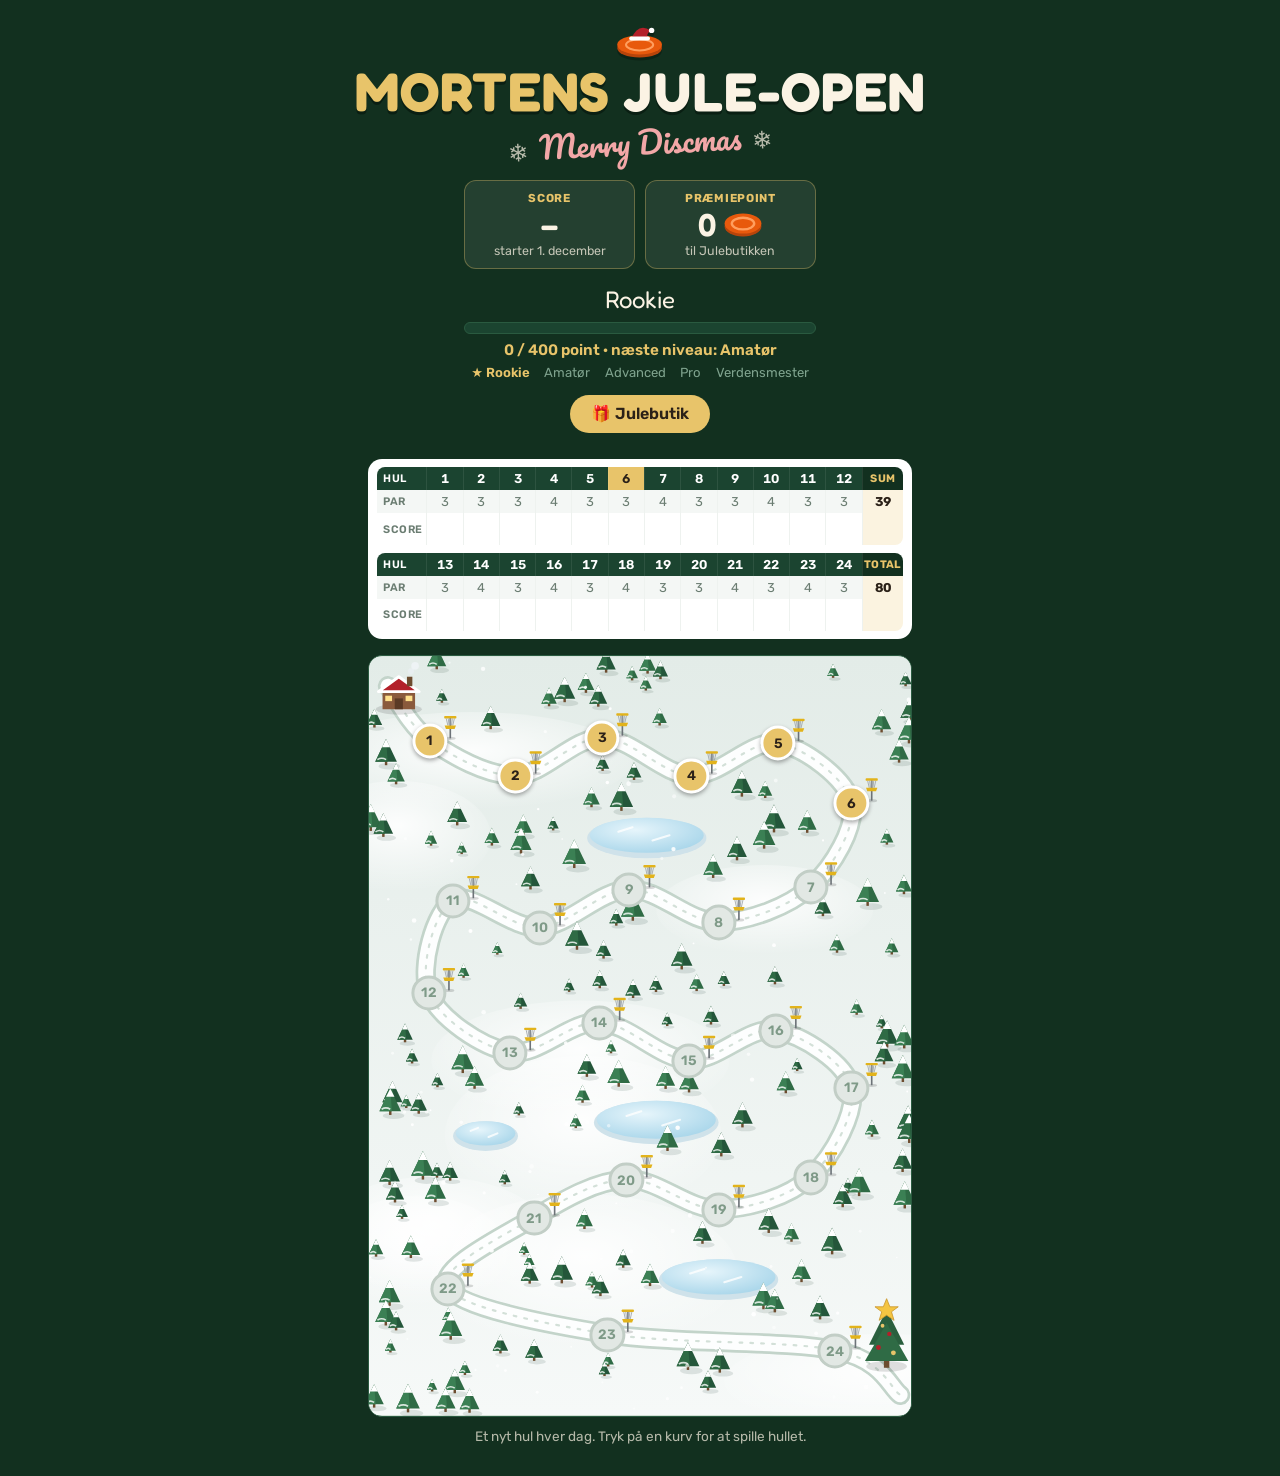
==== commit b7b261fb: "Mortens Jule-Open: disc golf-julekalender med 24 huller - Banekort som tegnet vinterlandskab fra hul" ====
--- a/index.html
+++ b/index.html
@@ -3,12 +3,12 @@
 <head>
 <meta charset="utf-8">
 <meta name="viewport" content="width=device-width, initial-scale=1">
-<title>Julekalender</title>
+<title>Mortens Jule-Open</title>
 
-<!-- Skrifttype fra Google Fonts. Hvis den ikke kan hentes, bruges Georgia i stedet. -->
+<!-- Skrifttyper fra Google Fonts: Fredoka (overskrifter), Rubik (tekst) og Pacifico (Merry Discmas) -->
 <link rel="preconnect" href="https://fonts.googleapis.com">
 <link rel="preconnect" href="https://fonts.gstatic.com" crossorigin>
-<link href="https://fonts.googleapis.com/css2?family=Young+Serif&display=swap" rel="stylesheet">
+<link href="https://fonts.googleapis.com/css2?family=Fredoka:wght@500;600;700&family=Pacifico&family=Rubik:wght@400;500;600;700&display=swap" rel="stylesheet">
 <link rel="stylesheet" href="styles.css">
 </head>
 
@@ -16,41 +16,66 @@
 
 <!--
   Filerne i projektet:
-  - indhold.js  : ALT indhold – lågernes tekster, opgaver, præmier og indstillinger. Ret her.
+  - indhold.js  : ALT indhold – huller, caddie-opgaver, præmier og indstillinger. Ret her.
   - grafik.js   : tegningerne til regneopgaverne.
-  - kalender.js : logikken (point, spil, butik, synkronisering). Behøver ikke rettes.
+  - kalender.js : logikken (banekort, hullerne, point, proshop). Behøver ikke rettes.
   - styles.css  : udseendet.
 -->
 
 <header>
-  <h1>Julekalender</h1>
-  <p id="undertitel"></p>
+  <div class="logo">
+    <!-- En disc med en lille julehue -->
+    <svg class="logo-disc" viewBox="0 0 64 44" aria-hidden="true">
+      <ellipse cx="32" cy="30" rx="28" ry="12" fill="#b8440a"/>
+      <ellipse cx="32" cy="26" rx="28" ry="12" fill="#e8590c"/>
+      <ellipse cx="32" cy="26" rx="17" ry="7" fill="none" stroke="#ff9e5e" stroke-width="2.5"/>
+      <path d="M22 18 Q30 -2 46 8 Q40 12 42 18 Z" fill="#b3202a"/>
+      <rect x="19" y="15.5" width="26" height="5" rx="2.5" fill="#fff"/>
+      <circle cx="47" cy="8" r="3.4" fill="#fff"/>
+    </svg>
+    <h1 id="titel">Mortens <span class="logo-open">Jule-Open</span></h1>
+    <p id="undertitel">Merry Discmas</p>
+  </div>
   <div class="status">
+    <!-- To tal hver for sig: disc golf-scoren (lav er godt) og præmiepointene -->
+    <div class="stats">
+      <div class="stat">
+        <span class="stat-navn">Score</span>
+        <strong id="samlet-score">–</strong>
+        <span class="stat-under" id="score-under"></span>
+      </div>
+      <div class="stat">
+        <span class="stat-navn">Præmiepoint</span>
+        <strong><span id="saldo-stor">0</span><svg class="p-ikon" viewBox="0 0 20 14" aria-hidden="true"><ellipse cx="10" cy="8" rx="9.2" ry="5" fill="#b8440a"/><ellipse cx="10" cy="6.6" rx="9.2" ry="5" fill="#e8590c"/><ellipse cx="10" cy="6.6" rx="5.6" ry="2.9" fill="none" stroke="#ff9e5e" stroke-width="1.2"/></svg></strong>
+        <span class="stat-under">til Julebutikken</span>
+      </div>
+    </div>
     <p class="titel-linje" id="titel-navn"></p>
     <div class="niveau-bar" aria-hidden="true"><div id="niveau-fyld"></div></div>
     <p id="stilling"></p>
     <ol id="niveauer" class="niveauer"></ol>
-    <button type="button" id="aabn-butik">🎁 Julebutik · <span id="butik-saldo">0</span> point</button>
+    <button type="button" id="aabn-butik">🎁 Julebutik</button>
   </div>
 </header>
 
-<div class="indhold">
-  <!-- Spillehallen: spil, han har låst op, med rekorder -->
-  <aside id="spillehal" class="spillehal">
-    <h2>Spillehallen</h2>
-    <ul id="spillehal-liste"></ul>
-  </aside>
-  <!-- Lågerne bygges af kalender.js -->
-  <ol id="kalender"></ol>
-</div>
+<!-- Scorekortet og banekortet med de 24 huller bygges af kalender.js -->
+<div id="scorekort" class="scorekort"></div>
+<div id="banekort" class="banekort"></div>
+<p class="banekort-hjaelp">Et nyt hul hver dag. Tryk på en kurv for at spille hullet.</p>
+
 <section id="spilleder" class="kort" hidden></section>
-<div id="testbanner" hidden>Testtilstand: alle låger kan åbnes, og intet gemmes på hans rigtige plads.</div>
+<div id="testbanner" hidden>Testtilstand: alle huller kan spilles, og intet gemmes på hans rigtige plads.</div>
 
 <dialog id="kort">
   <div class="kort">
-    <p class="dag" id="kort-dag"></p>
-    <h2 id="kort-titel"></h2>
-    <div id="kort-indhold"></div>
+    <!-- Toppen af kortet: datoen som et lille kalenderblad ved siden af titlen -->
+    <div class="kort-hoved">
+      <div class="dato-badge" id="kort-dato" hidden></div>
+      <div class="kort-hoved-tekst">
+        <h2 id="kort-titel"></h2>
+        <p class="kort-under" id="kort-dag"></p>
+      </div>
+    </div>
     <div id="kort-handling"></div>
     <button type="button" id="luk">Luk</button>
   </div>
@@ -59,7 +84,7 @@
 <dialog id="butik">
   <div class="kort">
     <h2>Julebutikken</h2>
-    <p class="saldo"><strong id="butik-saldo-stor">0</strong> point at bruge</p>
+    <p class="saldo"><strong id="butik-saldo-stor">0</strong> præmiepoint at bruge</p>
     <div id="tillykke" class="tillykke" hidden></div>
     <ul id="butik-liste" class="kuponer"></ul>
     <h3 id="mine-overskrift" hidden>Mine præmier</h3>
--- a/styles.css
+++ b/styles.css
@@ -13,30 +13,55 @@
   --guld: #e8c46a;       /* tal, knopper og detaljer */
   --papir: #fbf3e4;      /* baggrund på kortet bag lågen */
   --tekst: #2b2118;      /* tekst på kortet */
+
+  /* SKRIFTTYPER
+     Fredoka: rund og legende til overskrifter og store tal (spil-følelse)
+     Rubik:   tydelig og moderne til al almindelig tekst og scorekortet
+     Pacifico: håndskrift til "Merry Discmas" (jule-følelse) */
+  --display: "Fredoka", "Rubik", system-ui, sans-serif;
+  --ui: "Rubik", system-ui, -apple-system, "Segoe UI", sans-serif;
+  --script: "Pacifico", "Brush Script MT", cursive;
 }
 
 * { box-sizing: border-box; }
+button, input { font-family: inherit; }
 
 body {
   margin: 0;
   min-height: 100vh;
   background: var(--nat);
   color: var(--papir);
-  font-family: system-ui, -apple-system, "Segoe UI", sans-serif;
+  font-family: var(--ui);
   /* Plads til telefoners kanter og notch */
   padding: max(1.5rem, env(safe-area-inset-top)) 1rem max(2rem, env(safe-area-inset-bottom));
 }
 
 /* ---------- OVERSKRIFT ---------- */
-header { text-align: center; margin: 0 auto 2rem; max-width: 36rem; }
+header { text-align: center; margin: 0 auto 1.6rem; max-width: 36rem; }
+/* Logoet: "MORTEN JULE OPEN" med en disc, og "Merry Discmas" i håndskrift */
+.logo { margin: 0 0 1.2rem; }
+.logo-disc { width: 3.2rem; height: auto; display: block; margin: 0 auto .3rem; filter: drop-shadow(0 3px 0 rgba(0,0,0,.25)); }
 h1 {
-  font-family: "Young Serif", Georgia, serif;
-  font-weight: 400;
-  font-size: clamp(2rem, 7vw, 3.2rem);
-  margin: 0 0 .5rem;
+  font-family: var(--display);
+  font-weight: 700;
+  font-size: clamp(2.1rem, 9vw, 3.4rem);
+  line-height: 1;
+  letter-spacing: .02em;
+  text-transform: uppercase;
+  margin: 0;
   color: var(--guld);
-}
-#undertitel { margin: 0; font-size: 1.05rem; line-height: 1.5; opacity: .9; }
+  text-shadow: 0 3px 0 #0a1f13;
+}
+h1 .logo-open { color: var(--papir); }
+#undertitel {
+  margin: .35rem 0 0;
+  font-family: var(--script);
+  font-size: clamp(1.4rem, 5.5vw, 1.9rem);
+  line-height: 1.2;
+  color: #f2a7a7;
+  transform: rotate(-3deg);
+}
+#undertitel::before, #undertitel::after { content: "❄"; font-family: var(--ui); font-size: .8em; color: var(--papir); opacity: .7; margin: 0 .45em; }
 
 /* ---------- KALENDEREN ----------
    Et gitter med 4 kolonner på mobil og 6 på større skærme. */
@@ -62,7 +87,7 @@
   border-radius: 6px 6px 3px 3px;
   background: var(--roed);
   color: var(--guld);
-  font-family: "Young Serif", Georgia, serif;
+  font-family: var(--display);
   font-size: clamp(1.4rem, 5vw, 2rem);
   cursor: pointer;
   transition: transform .15s;
@@ -117,9 +142,17 @@
 }
 dialog::backdrop { background: rgba(5, 20, 12, .8); }
 .kort { padding: 2rem 1.6rem 1.6rem; text-align: center; }
-.kort .dag { color: var(--roed); font-family: "Young Serif", Georgia, serif; font-size: 1rem; margin: 0; }
-.kort h2 { font-family: "Young Serif", Georgia, serif; font-weight: 400; font-size: 1.7rem; margin: .3rem 0 1rem; }
-.kort p { font-family: Georgia, serif; font-size: 1.1rem; line-height: 1.6; margin: 0 0 1rem; }
+.kort .dag { color: var(--roed); font-family: var(--display); font-size: 1rem; margin: 0; }
+.kort h2 { font-family: var(--display); font-weight: 600; font-size: 1.7rem; margin: .3rem 0 1rem; }
+/* Kortets top: kalenderblad med datoen + titel og en lille linje under */
+.kort-hoved { display: flex; align-items: center; gap: .8rem; margin-bottom: 1rem; text-align: left; }
+.kort-hoved-tekst { min-width: 0; }
+.kort .kort-hoved h2 { margin: 0; font-size: 1.55rem; line-height: 1.1; }
+.kort .kort-under { margin: .15rem 0 0; font-size: .85rem; color: #7a6a58; line-height: 1.3; }
+.dato-badge { flex: none; width: 3.1rem; border-radius: 9px; overflow: hidden; background: #fff; text-align: center; box-shadow: 0 1px 0 #e3d9c6, 0 0 0 1px #e3d9c6; display: flex; flex-direction: column-reverse; }
+.dato-md { background: var(--roed); color: #fff; font-size: .62rem; font-weight: 700; letter-spacing: .1em; padding: .12rem 0; }
+.dato-tal { font-family: var(--display); font-weight: 600; font-size: 1.45rem; line-height: 1.25; color: var(--tekst); }
+.kort p { font-family: var(--ui); font-size: 1rem; line-height: 1.5; margin: 0 0 1rem; }
 .kort img { max-width: 100%; border-radius: 6px; margin-bottom: 1rem; }
 .kort button {
   background: var(--roed); color: var(--papir);
@@ -160,7 +193,7 @@
 
 /* ---------- STATUS I TOPPEN ---------- */
 .status { margin-top: 1.2rem; }
-.titel-linje { margin: 0; font-family: "Young Serif", Georgia, serif; font-size: 1.5rem; color: var(--papir); }
+.titel-linje { margin: 0; font-family: var(--display); font-size: 1.5rem; color: var(--papir); }
 #aabn-butik {
   margin-top: .9rem;
   background: var(--guld); color: var(--tekst);
@@ -204,7 +237,7 @@
   padding: .55rem .8rem; margin-bottom: .8rem;
 }
 .kort .live-point { margin: .2rem 0 .8rem; color: var(--roed); line-height: 1.2; }
-.kort .live-point strong { font-family: "Young Serif", Georgia, serif; font-size: 2.2rem; font-weight: 400; }
+.kort .live-point strong { font-family: var(--display); font-size: 2.2rem; font-weight: 600; }
 .kort .live-point small { display: block; font-size: .85rem; color: #7a6a58; margin-top: .15rem; }
 .kort .kort-tekst { font-size: 1.02rem; }
 .kort .regel-linje { font-weight: 600; margin-bottom: .8rem; }
@@ -213,8 +246,8 @@
 .kort .proeve-maerke { display: inline-block; background: #e8f2e7; color: #2e7d32; font-weight: 600; font-size: .85rem; border-radius: 999px; padding: .2rem .8rem; margin-bottom: .6rem; }
 .kort .brik.fejl { background: #f1d9d9; border-color: var(--roed); }
 .kort .rekord { font-weight: 600; color: #7a5a10; margin-bottom: .6rem; }
-.kort .ny-rekord { font-family: "Young Serif", Georgia, serif; font-size: 1.4rem; color: #2e7d32; margin: .2rem 0 .6rem; }
-.kort .resultat-point { font-family: "Young Serif", Georgia, serif; font-size: 1.6rem; font-weight: 400; color: #2e7d32; margin: 0 0 .3rem; }
+.kort .ny-rekord { font-family: var(--display); font-size: 1.4rem; color: #2e7d32; margin: .2rem 0 .6rem; }
+.kort .resultat-point { font-family: var(--display); font-size: 1.6rem; font-weight: 600; color: #2e7d32; margin: 0 0 .3rem; }
 .kort .resultat p:last-child { font-weight: 400; font-size: 1rem; }
 .kort .hint-knap { background: none; color: #7a5a10; border: 2px solid #d9b65a; padding: .5rem 1rem; margin-bottom: .8rem; }
 .grafik { background: #fff; border-radius: 8px; padding: .4rem; margin: 0 0 1rem; }
@@ -261,7 +294,7 @@
 .wordle .felt.forkert { background: #8c8478; border-color: #8c8478; color: #fff; }
 
 /* ---------- JULEBUTIKKEN ---------- */
-#butik h3 { font-family: "Young Serif", Georgia, serif; font-weight: 400; margin: 1.4rem 0 .6rem; }
+#butik h3 { font-family: var(--display); font-weight: 600; margin: 1.4rem 0 .6rem; }
 .kort .saldo { margin-bottom: .3rem; }
 .kort .lille { font-size: .9rem; opacity: .75; }
 .kuponer { list-style: none; padding: 0; margin: 0 0 1rem; text-align: left; }
@@ -270,7 +303,7 @@
   border: 2px dashed #d8cdb8; border-radius: 8px; background: #fff;
   padding: .8rem 1rem; margin-bottom: .6rem;
 }
-.kupon-navn { font-family: Georgia, serif; font-size: 1.05rem; }
+.kupon-navn { font-family: var(--ui); font-size: 1.05rem; }
 .kupon-pris { font-weight: 600; color: var(--roed); white-space: nowrap; }
 .kupon-knapper, .kupon > button { grid-column: 1 / -1; display: flex; gap: .5rem; flex-wrap: wrap; }
 .kort .kupon button { padding: .5rem 1rem; font-size: .95rem; }
@@ -284,7 +317,7 @@
   background: #dcefd9; border: 2px solid #2e7d32; border-radius: 8px;
   padding: 1rem; margin: 0 0 1rem;
 }
-.kort .tillykke-titel { font-family: "Young Serif", Georgia, serif; font-size: 1.4rem; margin: 0 0 .3rem; }
+.kort .tillykke-titel { font-family: var(--display); font-size: 1.4rem; margin: 0 0 .3rem; }
 .tillykke p { margin-bottom: .6rem; }
 
 /* ---------- REGNEOPGAVER ---------- */
@@ -317,7 +350,7 @@
 .vind { position: absolute; left: .6rem; top: .5rem; font-size: .9rem; font-weight: 600; color: #2b4a5c; }
 .discbane .besked {
   position: absolute; left: 0; right: 0; bottom: 3.2rem;
-  font-family: "Young Serif", Georgia, serif; font-size: 1.3rem; color: var(--tekst);
+  font-family: var(--display); font-size: 1.3rem; color: var(--tekst);
 }
 .maalere { display: grid; gap: .5rem; margin-bottom: .8rem; }
 .maaler { display: grid; grid-template-columns: 3.5rem 1fr; align-items: center; gap: .5rem; text-align: left; font-size: .9rem; font-weight: 600; }
@@ -367,7 +400,7 @@
   .spillehal { position: sticky; top: 1rem; }
 }
 .spillehal { background: var(--nat-lys); border: 1px solid #2a5a40; border-radius: 10px; padding: .8rem; }
-.spillehal h2 { font-family: "Young Serif", Georgia, serif; font-weight: 400; color: var(--guld); font-size: 1.15rem; margin: 0 0 .6rem; }
+.spillehal h2 { font-family: var(--display); font-weight: 600; color: var(--guld); font-size: 1.15rem; margin: 0 0 .6rem; }
 #spillehal-liste { list-style: none; margin: 0; padding: 0; display: grid; grid-template-columns: repeat(4, 1fr); gap: .5rem; }
 @media (min-width: 980px) { #spillehal-liste { grid-template-columns: 1fr; } }
 .spil-kort {
@@ -387,10 +420,189 @@
 .spil-rekord { font-size: .75rem; color: var(--guld); }
 .spil-kort.laast .spil-rekord { color: #7fa38e; }
 
+/* ---------- VINTER-OPEN: BANEKORTET ---------- */
+.samlet-score { font-family: var(--display); font-size: 1.15rem; color: var(--papir); margin: 0 0 .3rem; opacity: .9; }
+.banekort {
+  position: relative; width: 100%; max-width: 34rem; margin: 0 auto;
+  aspect-ratio: 400 / 550;
+  background: radial-gradient(ellipse at 50% 30%, #1f5137, var(--nat) 75%);
+  border: 1px solid #2a5a40; border-radius: 14px; overflow: hidden;
+}
+.banekort-bg { position: absolute; inset: 0; width: 100%; height: 100%; }
+.banekort-hjaelp { text-align: center; font-size: .85rem; opacity: .7; margin: .7rem 0 0; }
+.hul-knap {
+  position: absolute; transform: translate(-50%, -50%);
+  width: clamp(46px, 13%, 64px); aspect-ratio: 1; border-radius: 50%;
+  display: grid; place-content: center; gap: 0; line-height: 1.05;
+  background: var(--papir); color: var(--tekst);
+  border: 3px solid var(--guld); cursor: pointer; font: inherit; padding: 0;
+  box-shadow: 0 3px 0 rgba(0,0,0,.35);
+}
+.hul-knap:hover:not(:disabled) { transform: translate(-50%, -52%); }
+.hul-knap:focus-visible { outline: 3px solid #fff; outline-offset: 3px; }
+.hul-nr { font-family: var(--display); font-size: 1.15rem; }
+.hul-par { font-size: .62rem; color: #7a6a58; }
+.hul-score { font-size: .72rem; font-weight: 700; }
+.hul-knap.laast { background: var(--nat-lys); color: #7fa38e; border-color: #2a5a40; box-shadow: none; cursor: not-allowed; }
+.hul-knap.laast .hul-par { color: #5f8a72; }
+.hul-knap.i-dag:not(.spillet) { animation: puls 2.2s ease-in-out infinite; border-color: #fff; }
+/* Scorekort-symboler: cirkel = under par, firkant = over par */
+.hul-knap.spillet { background: #fff; }
+.hul-knap.s-ace, .hul-knap.s-eagle { border-color: #2e7d32; box-shadow: 0 0 0 4px #fff, 0 0 0 7px #2e7d32; }
+.hul-knap.s-birdie { border-color: #2e7d32; border-width: 4px; }
+.hul-knap.s-par { border-color: #9aa0a5; }
+.hul-knap.s-bogey, .hul-knap.s-dobbeltbogey, .hul-knap.s-vaerre { border-radius: 10px; border-color: var(--roed); }
+.hul-knap.s-dobbeltbogey, .hul-knap.s-vaerre { box-shadow: 0 0 0 3px #fff, 0 0 0 6px var(--roed); }
+
+/* ---------- SCOREKORT (som på UDisc) ---------- */
+/* Hvidt kort med mørkegrøn hul-række, som et rigtigt scorekort */
+.scorekort {
+  max-width: 34rem; margin: 0 auto 1rem; background: #fff; color: var(--tekst);
+  border-radius: 14px; padding: .55rem; display: grid; gap: .45rem;
+}
+.scorekort-tabel { width: 100%; border-collapse: separate; border-spacing: 0; table-layout: fixed; font-size: .8rem; text-align: center; font-variant-numeric: tabular-nums; border-radius: 8px; overflow: hidden; }
+.scorekort-tabel th { width: 3.1rem; text-align: left; font-weight: 600; padding: .3rem .4rem; color: #6b7d72; font-size: .68rem; text-transform: uppercase; letter-spacing: .05em; }
+.scorekort-tabel td { padding: .25rem 0; border-left: 1px solid #eef2ef; }
+.scorekort-tabel .hul-raekke th, .scorekort-tabel .hul-raekke td { background: var(--nat-lys); color: #fff; font-weight: 600; border-left-color: rgba(255,255,255,.08); }
+.scorekort-tabel .hul-raekke td.i-dag { background: var(--guld); color: var(--tekst); }
+.scorekort-tabel .par-raekke td, .scorekort-tabel .par-raekke th { background: #f4f7f5; color: #6b7d72; }
+.scorekort-tabel .score-raekke td { height: 2rem; font-weight: 600; }
+.scorekort-tabel td.sum { font-weight: 700; width: 2.6rem; }
+.scorekort-tabel .hul-raekke td.sum { background: var(--nat); color: var(--guld); font-size: .68rem; text-transform: uppercase; letter-spacing: .03em; }
+.scorekort-tabel .par-raekke td.sum, .scorekort-tabel .score-raekke td.sum { background: #fbf3e0; color: var(--tekst); }
+.scorekort-tabel .score { display: inline-grid; place-items: center; width: 1.45rem; height: 1.45rem; font-weight: 700; }
+/* Birdie = cirkel, eagle/ace = dobbelt cirkel, bogey = firkant, dobbelt bogey = dobbelt firkant */
+.score.s-birdie { border: 2px solid #2e7d32; border-radius: 50%; color: #2e7d32; }
+.score.s-eagle, .score.s-ace { border: 2px solid #2e7d32; border-radius: 50%; box-shadow: 0 0 0 2px #fff, 0 0 0 4px #2e7d32; color: #fff; background: #2e7d32; }
+.score.s-bogey { border: 2px solid var(--roed); color: var(--roed); }
+.score.s-dobbeltbogey, .score.s-vaerre { border: 2px solid var(--roed); box-shadow: 0 0 0 2px #fff, 0 0 0 4px var(--roed); color: #fff; background: var(--roed); }
+
+@media (max-width: 480px) {
+  .scorekort-tabel { font-size: .7rem; }
+  .scorekort-tabel th { width: 2.4rem; font-size: .65rem; padding: .2rem; }
+  .scorekort-tabel td.sum { width: 2.2rem; }
+  .scorekort-tabel .hul-raekke td.sum { font-size: .52rem; letter-spacing: 0; }
+  .scorekort-tabel th { letter-spacing: 0; font-size: .58rem; }
+  .scorekort-tabel .score { width: 1.1rem; height: 1.1rem; border-width: 1.5px !important; }
+  .score.s-eagle, .score.s-ace, .score.s-dobbeltbogey, .score.s-vaerre { box-shadow: none !important; }
+}
+
+/* ---------- TOPPEN: SCORE OG PRÆMIEPENGE ---------- */
+.stats { display: grid; grid-template-columns: 1fr 1fr; gap: .6rem; max-width: 22rem; margin: 0 auto 1rem; }
+.stat { background: rgba(255,255,255,.08); border: 1px solid rgba(232,196,106,.35); border-radius: 12px; padding: .6rem .5rem; display: grid; gap: .1rem; }
+.stat-navn { font-size: .72rem; font-weight: 700; text-transform: uppercase; letter-spacing: .06em; color: var(--guld); }
+.stat strong { font-family: var(--display); font-weight: 600; font-size: 2rem; line-height: 1.1; color: var(--papir); }
+.stat-under { font-size: .78rem; opacity: .75; }
+
+/* Hullets score mod par og præmien */
+.rel-score { font-weight: 700; font-size: .95rem; padding: .1rem .5rem; border-radius: 999px; }
+.rel-score.under { background: #dcefd9; color: #1d4d20; }
+.rel-score.lige { background: #ece3d1; color: #5a4e40; }
+.rel-score.over { background: #f1d9d9; color: #7a2a2a; }
+.praemie-navn { font-size: .8rem; font-weight: 700; color: #7a6a58; text-transform: uppercase; letter-spacing: .05em; margin-right: .4rem; vertical-align: .2em; }
+.live-point .praemie-navn { color: #7a6a58; }
+
+/* ---------- POINTSYMBOL ---------- */
+.p-ikon { width: 1.25em; height: .9em; vertical-align: -.1em; margin-left: .2em; }
+.point-tal { white-space: nowrap; font-weight: 700; }
+.point-tal.stor { font-family: var(--display); font-weight: 600; font-size: 1.6rem; color: #2e7d32; }
+.point-bar { height: 8px; background: #ece3d1; border-radius: 4px; overflow: hidden; }
+.point-bar > div { height: 100%; background: linear-gradient(90deg, #e8590c, #f3a15f); border-radius: 4px; transition: width .5s; }
+#aabn-butik .p-ikon { margin-left: .3em; }
+
+/* ---------- DAGENS SIDE ---------- */
+.kort .dag-top { display: flex; align-items: center; justify-content: space-between; gap: 1rem; background: #fff; border-radius: 12px; padding: .8rem 1rem; margin-bottom: .9rem; text-align: left; }
+.kort .dag-top.alt-loest { background: #e8f2e7; }
+.dag-top-venstre { display: grid; gap: .2rem; }
+.dag-top-navn { font-weight: 600; color: #7a6a58; font-size: .78rem; text-transform: uppercase; letter-spacing: .05em; }
+.kort .dag-status { font-size: .9rem; font-weight: 600; }
+.alt-loest .dag-status { color: #2e7d32; }
+.kort .dag-point { display: flex; align-items: center; gap: .1rem; line-height: 1; }
+.kort .dag-point strong { font-family: var(--display); font-weight: 600; font-size: 2.2rem; color: var(--tekst); }
+.kort .dag-point .p-ikon { width: 1.9rem; height: 1.35rem; vertical-align: middle; }
+
+.opgaver { display: grid; gap: .8rem; margin-bottom: .8rem; }
+.opgave { background: #fff; border: 2px solid #e3d9c6; border-radius: 12px; text-align: left; display: flex; flex-direction: column; overflow: hidden; }
+.opgave.loest { border-color: #9ccc9a; }
+.opgave.igang { border-color: #f0b27a; }
+.opgave-hoved { display: flex; align-items: center; gap: .6rem; padding: .7rem .8rem; background: #faf5ea; }
+.opgave.loest .opgave-hoved { background: #e8f2e7; }
+.opgave-nr { flex: none; width: 2rem; height: 2rem; border-radius: 50%; display: grid; place-items: center; background: var(--tekst); color: #fff; font-weight: 700; }
+.opgave.loest .opgave-nr { background: #2e7d32; }
+.opgave-navn { flex: 1; min-width: 0; }
+.kort .opgave-navn h3 { margin: 0; font-family: var(--display); font-weight: 600; font-size: 1.1rem; }
+.opgave-under { font-size: .8rem; color: #7a6a58; }
+.opgave-chip { flex: none; font-size: .72rem; font-weight: 700; padding: .25rem .55rem; border-radius: 999px; background: #ece3d1; color: #7a6a58; }
+.opgave-chip.loest { background: #2e7d32; color: #fff; }
+.opgave-chip.igang { background: #f0b27a; color: #5a2f0a; }
+.kort .stor-chip { display: inline-block; font-size: .85rem; margin: 0 0 .8rem; }
+.opgave-krop { padding: .8rem; display: flex; flex-direction: column; gap: .5rem; flex: 1; }
+.opgave-krop > button { margin-top: auto !important; }
+.kort .opgave-tekst { margin: 0; font-size: .95rem; }
+.kort .point-skala { margin: 0; display: flex; flex-wrap: wrap; gap: .3rem; font-size: .75rem; }
+.point-skala span { background: #f3ead8; border-radius: 4px; padding: .1rem .4rem; }
+.opgave-resultat { display: flex; align-items: center; gap: .6rem; }
+.score.stor { display: inline-grid; place-items: center; width: 2.2rem; height: 2.2rem; font-weight: 700; font-size: 1.1rem; }
+.score.stor.s-par { border: 2px solid #c9c1b2; border-radius: 4px; }
+.opgave-score-navn { font-family: var(--display); font-size: 1.3rem; }
+.point-linje { display: grid; gap: .3rem; }
+.kort .point-linje-tal { margin: 0; }
+.af-maks { color: #7a6a58; font-size: .9rem; }
+.kort .point-linje + button { margin-top: .9rem; }
+.kort .opgave-krop .point-linje + button { margin-top: .4rem; }
+.kort .svar-boks { background: #e8f2e7; color: #1d4d20; font-weight: 700; border-radius: 8px; padding: .6rem .8rem; }
+
+/* Kurvene på banekortet */
+.banekort { background: #c9d9cd; }
+.kurv-knap {
+  position: absolute; transform: translate(-50%, -50%);
+  width: clamp(26px, 6.5%, 38px); aspect-ratio: 1; border-radius: 50%; padding: 0;
+  display: grid; place-items: center;
+  background: var(--guld); color: var(--tekst); border: 3px solid #fff;
+  font: 600 .85rem var(--ui); cursor: pointer;
+  box-shadow: 0 2px 4px rgba(0,0,0,.35);
+}
+.kurv-knap:hover:not(:disabled) { transform: translate(-50%, -50%) scale(1.12); }
+.kurv-knap:focus-visible { outline: 3px solid var(--tekst); outline-offset: 2px; }
+.kurv-knap.spillet { background: #2e7d32; color: #fff; }
+.kurv-knap.laast { background: #e2e8e4; color: #7f9a88; border-color: #c2cec6; box-shadow: none; cursor: not-allowed; }
+.kurv-knap.i-dag:not(.spillet) { animation: puls 2.2s ease-in-out infinite; }
+
+/* Hullets side */
+.kort .sektion { text-align: left; background: #fff; border-radius: 10px; padding: .9rem 1rem; margin-bottom: .8rem; }
+.kort .sektion h3 { font-family: var(--display); font-weight: 600; margin: 0 0 .4rem; font-size: 1.15rem; }
+.kort .sektion .resultat-point { margin-bottom: .2rem; }
+.kort .sektion .start, .kort .sektion .proeve-knap { margin: .6rem 0 0; }
+.kort .sektion.caddie { background: #f6efe0; }
+
+.kort .naeste-hul { background: #e8f2e7; color: #1d4d20; border-radius: 8px; padding: .7rem .9rem; font-weight: 600; margin: .4rem 0 .8rem; }
+.kort .naeste-knap { margin-bottom: .6rem; }
+.kort .proeve-knap + .proeve-knap { margin-top: .5rem; }
+
+/* Hullet set bagfra */
+.pov-scene { position: relative; margin-bottom: .2rem; }
+.pov { display: block; width: 100%; border-radius: 10px; }
+.pov-mini { position: absolute; right: 8px; top: 8px; width: 17%; max-width: 70px; border-radius: 6px; border: 2px solid rgba(255,255,255,.85); }
+
+/* Hullet ovenfra (bruges ikke længere) */
+.hulkort { display: block; width: 100%; height: min(56vh, 440px); border-radius: 8px; background: #cfdccf; touch-action: manipulation; cursor: crosshair; }
+.kort .hul-besked { font-size: .95rem; min-height: 1.4em; margin: .5rem 0; }
+.disc-valg { display: flex; gap: .4rem; margin-bottom: .6rem; }
+.kort .disc-knap { flex: 1; background: #fff; color: var(--tekst); border: 2px solid #d8cdb8; padding: .5rem .3rem; font-size: .82rem; }
+.kort .disc-knap.valgt { border-color: #e8590c; background: #fff1e6; font-weight: 700; }
+.kraftmaaler { margin-bottom: .6rem; }
+.kraftmaaler .spor { height: 22px; border-radius: 11px; }
+.kraftmaaler .zone { left: 44%; width: 12%; }
+.kraftmaaler .markoer { width: 5px; margin-left: -2.5px; }
+.hul-resultat { padding: 1.2rem 0 .4rem; }
+.kort .hul-resultat-navn { font-family: var(--display); font-size: 2.4rem; margin: 0; color: #2e7d32; }
+.hul-resultat.s-bogey .hul-resultat-navn, .hul-resultat.s-dobbeltbogey .hul-resultat-navn, .hul-resultat.s-vaerre .hul-resultat-navn { color: var(--roed); }
+.hul-resultat.s-par .hul-resultat-navn { color: var(--tekst); }
+
 /* ---------- SPILLEDER ---------- */
-body.spilleder-tilstand .indhold, body.spilleder-tilstand .status { display: none; }
+body.spilleder-tilstand .banekort, body.spilleder-tilstand .banekort-hjaelp, body.spilleder-tilstand .status { display: none; }
 #spilleder { max-width: 40rem; margin: 0 auto; background: var(--papir); color: var(--tekst); border-radius: 10px; }
 #spilleder h2 { margin-top: 0; }
-#spilleder h3 { font-family: "Young Serif", Georgia, serif; font-weight: 400; margin: 1.4rem 0 .6rem; }
+#spilleder h3 { font-family: var(--display); font-weight: 600; margin: 1.4rem 0 .6rem; }
 .oversigt { width: 100%; border-collapse: collapse; text-align: left; font-size: .95rem; }
 .oversigt th, .oversigt td { padding: .45rem .5rem; border-bottom: 1px solid #e3d9c6; }
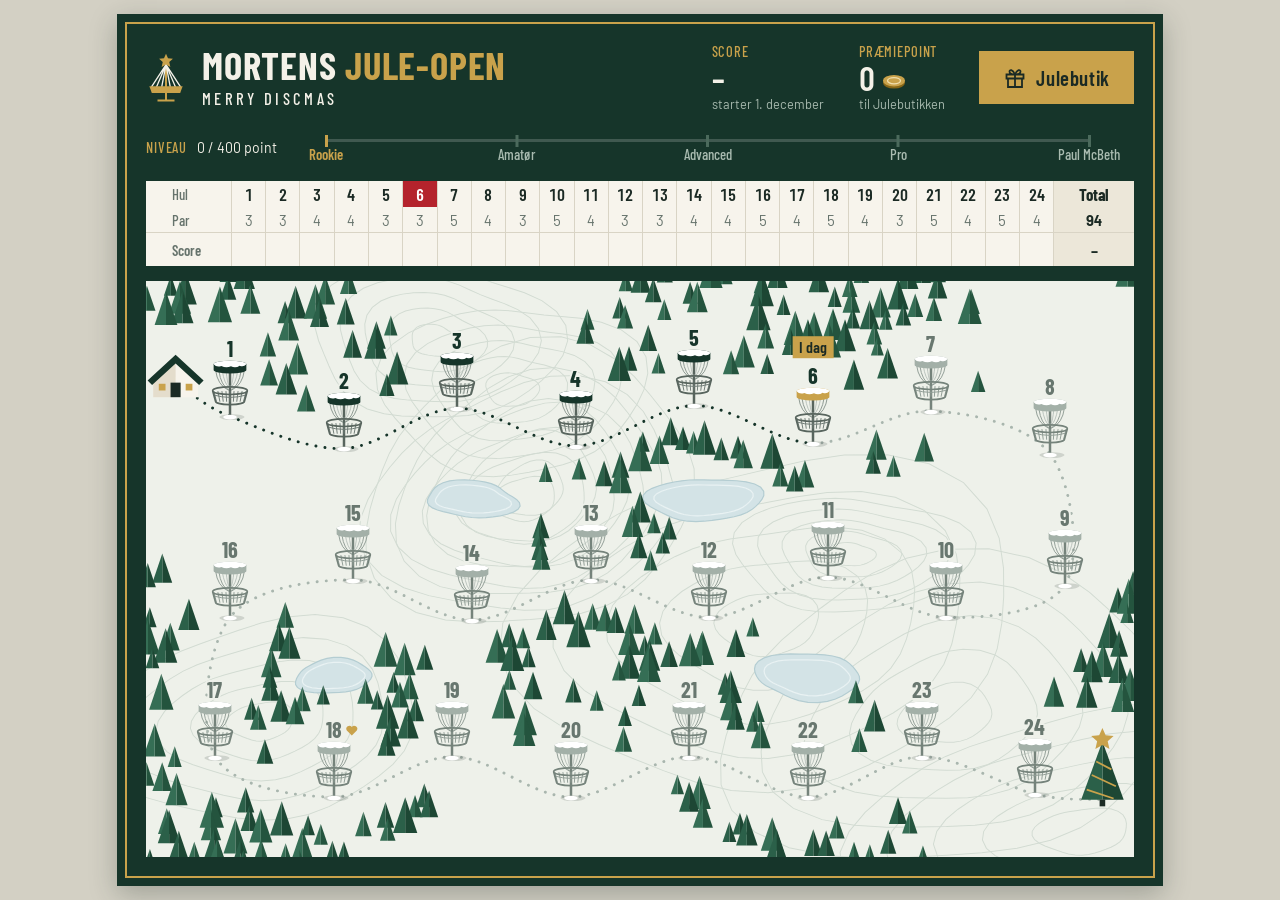
==== commit 12acc7c7: "Nyt udseende, personlige opgaver, lyskæde og mystery-præmier - Kalenderen ligner en trykt kalender o" ====
--- a/index.html
+++ b/index.html
@@ -5,10 +5,10 @@
 <meta name="viewport" content="width=device-width, initial-scale=1">
 <title>Mortens Jule-Open</title>
 
-<!-- Skrifttyper fra Google Fonts: Fredoka (overskrifter), Rubik (tekst) og Pacifico (Merry Discmas) -->
+<!-- Skrifttyper fra Google Fonts: Barlow Condensed (overskrifter, tal og Merry Discmas) og Barlow (tekst) -->
 <link rel="preconnect" href="https://fonts.googleapis.com">
 <link rel="preconnect" href="https://fonts.gstatic.com" crossorigin>
-<link href="https://fonts.googleapis.com/css2?family=Fredoka:wght@500;600;700&family=Pacifico&family=Rubik:wght@400;500;600;700&display=swap" rel="stylesheet">
+<link href="https://fonts.googleapis.com/css2?family=Barlow+Condensed:wght@500;600;700&family=Barlow:wght@400;500;600;700&display=swap" rel="stylesheet">
 <link rel="stylesheet" href="styles.css">
 </head>
 
@@ -16,80 +16,92 @@
 
 <!--
   Filerne i projektet:
-  - indhold.js  : ALT indhold – huller, caddie-opgaver, præmier og indstillinger. Ret her.
+  - indhold.js  : ALT indhold – huller, caddieopgaver, præmier og indstillinger. Ret her.
   - grafik.js   : tegningerne til regneopgaverne.
-  - kalender.js : logikken (banekort, hullerne, point, proshop). Behøver ikke rettes.
+  - kalender.js : logikken (banekort, hullerne, point, julebutik). Behøver ikke rettes.
   - styles.css  : udseendet.
 -->
 
-<header>
-  <div class="logo">
-    <!-- En disc med en lille julehue -->
-    <svg class="logo-disc" viewBox="0 0 64 44" aria-hidden="true">
-      <ellipse cx="32" cy="30" rx="28" ry="12" fill="#b8440a"/>
-      <ellipse cx="32" cy="26" rx="28" ry="12" fill="#e8590c"/>
-      <ellipse cx="32" cy="26" rx="17" ry="7" fill="none" stroke="#ff9e5e" stroke-width="2.5"/>
-      <path d="M22 18 Q30 -2 46 8 Q40 12 42 18 Z" fill="#b3202a"/>
-      <rect x="19" y="15.5" width="26" height="5" rx="2.5" fill="#fff"/>
-      <circle cx="47" cy="8" r="3.4" fill="#fff"/>
-    </svg>
-    <h1 id="titel">Mortens <span class="logo-open">Jule-Open</span></h1>
-    <p id="undertitel">Merry Discmas</p>
-  </div>
-  <div class="status">
-    <!-- To tal hver for sig: disc golf-scoren (lav er godt) og præmiepointene -->
-    <div class="stats">
-      <div class="stat">
-        <span class="stat-navn">Score</span>
-        <strong id="samlet-score">–</strong>
-        <span class="stat-under" id="score-under"></span>
-      </div>
-      <div class="stat">
-        <span class="stat-navn">Præmiepoint</span>
-        <strong><span id="saldo-stor">0</span><svg class="p-ikon" viewBox="0 0 20 14" aria-hidden="true"><ellipse cx="10" cy="8" rx="9.2" ry="5" fill="#b8440a"/><ellipse cx="10" cy="6.6" rx="9.2" ry="5" fill="#e8590c"/><ellipse cx="10" cy="6.6" rx="5.6" ry="2.9" fill="none" stroke="#ff9e5e" stroke-width="1.2"/></svg></strong>
-        <span class="stat-under">til Julebutikken</span>
+<div class="ramme">
+<!-- TAVLEN: navn, score, præmiepoint, butik, niveau og scorekort samlet i ét -->
+<header class="tavle">
+  <div class="tavle-top">
+    <div class="logo">
+      <!-- En disc golf-kurv, hvor kæderne danner et juletræ -->
+      <svg class="logo-maerke" viewBox="0 0 48 60" aria-hidden="true" fill="none" stroke-linecap="square">
+        <path d="M24 12V56" stroke="#c9a24b" stroke-width="2.4"/>
+        <g stroke="#f4f1e8" stroke-width="1.6"><path d="M24 14L7 40M24 14L13 40M24 14L19 40M24 14L29 40M24 14L35 40M24 14L41 40"/></g>
+        <path d="M4 40H44L41 48H7Z" fill="#c9a24b" stroke="none"/>
+        <path d="M15 57H33" stroke="#c9a24b" stroke-width="2.4"/>
+        <path d="M24 1l2.4 5.4 5.9.6-4.4 3.9 1.3 5.8L24 13.700l-5.200 3 1.300-5.800-4.400-3.900 5.900-.600z" fill="#c9a24b" stroke="none"/>
+      </svg>
+      <div>
+        <h1 id="titel">Mortens <span class="logo-open">Jule-Open</span></h1>
+        <p id="undertitel">Merry Discmas</p>
       </div>
     </div>
-    <p class="titel-linje" id="titel-navn"></p>
-    <div class="niveau-bar" aria-hidden="true"><div id="niveau-fyld"></div></div>
-    <p id="stilling"></p>
-    <ol id="niveauer" class="niveauer"></ol>
-    <button type="button" id="aabn-butik">🎁 Julebutik</button>
+
+    <div class="tal-felt">
+      <span class="felt-navn">Score</span>
+      <strong id="samlet-score">–</strong>
+      <span class="felt-under" id="score-under"></span>
+    </div>
+    <div class="tal-felt">
+      <span class="felt-navn">Præmiepoint</span>
+      <strong><span id="saldo-stor">0</span><svg class="p-ikon" viewBox="0 0 20 14" aria-hidden="true"><ellipse cx="10" cy="8.200" rx="9.200" ry="4.800" fill="#866617"/><ellipse cx="10" cy="6.400" rx="9.200" ry="4.800" fill="#c9a24b"/><ellipse cx="10" cy="6.400" rx="5.400" ry="2.600" fill="none" stroke="#f0dfae" stroke-width="1.100"/></svg></strong>
+      <span class="felt-under">til Julebutikken</span>
+    </div>
+    <button type="button" id="aabn-butik">
+      <svg viewBox="0 0 24 24" aria-hidden="true" fill="none" stroke="currentColor" stroke-width="1.8"><path d="M3.500 8.500h17v4h-17zM5 12.500h14V21H5zM12 8.500V21M12 8.500C9 8.500 6.500 7.500 6.500 5.500S9.500 3 12 8.500zM12 8.500c3 0 5.500-1 5.500-3S14.500 3 12 8.500z"/></svg>
+      <span>Julebutik</span>
+    </button>
   </div>
+
+  <!-- Niveau: fem mærker på en linje -->
+  <div class="niveau">
+    <p class="niveau-tekst"><span class="felt-navn">Niveau</span> <span id="stilling"></span></p>
+    <div class="niveau-linje">
+      <div class="niveau-spor" aria-hidden="true"><div id="niveau-fyld"></div></div>
+      <ol id="niveauer"></ol>
+    </div>
+  </div>
+
+  <!-- Scorekortet bygges af kalender.js -->
+  <div id="scorekort" class="scorekort"></div>
 </header>
 
-<!-- Scorekortet og banekortet med de 24 huller bygges af kalender.js -->
-<div id="scorekort" class="scorekort"></div>
-<div id="banekort" class="banekort"></div>
-<p class="banekort-hjaelp">Et nyt hul hver dag. Tryk på en kurv for at spille hullet.</p>
+<!-- BANEN: de 24 huller bygges af kalender.js og fylder resten af skærmen -->
+<main id="banekort" class="banekort"></main>
+</div>
 
-<section id="spilleder" class="kort" hidden></section>
+<section id="spilleder" hidden></section>
 <div id="testbanner" hidden>Testtilstand: alle huller kan spilles, og intet gemmes på hans rigtige plads.</div>
 
-<dialog id="kort">
-  <div class="kort">
-    <!-- Toppen af kortet: datoen som et lille kalenderblad ved siden af titlen -->
-    <div class="kort-hoved">
-      <div class="dato-badge" id="kort-dato" hidden></div>
-      <div class="kort-hoved-tekst">
-        <h2 id="kort-titel"></h2>
-        <p class="kort-under" id="kort-dag"></p>
-      </div>
+<dialog id="kort" aria-labelledby="kort-titel">
+  <div class="kort-hoved">
+    <div class="dato-badge" id="kort-dato" hidden></div>
+    <div class="kort-hoved-tekst">
+      <h2 id="kort-titel"></h2>
+      <p class="kort-under" id="kort-dag"></p>
     </div>
-    <div id="kort-handling"></div>
-    <button type="button" id="luk">Luk</button>
+    <button type="button" id="luk" class="luk" aria-label="Luk">×</button>
   </div>
+  <div class="kort"><div id="kort-handling"></div></div>
 </dialog>
 
-<dialog id="butik">
+<dialog id="butik" aria-labelledby="butik-titel">
+  <div class="kort-hoved">
+    <div class="kort-hoved-tekst">
+      <h2 id="butik-titel">Julebutikken</h2>
+      <p class="kort-under"><span id="butik-saldo-stor">0</span> præmiepoint at bruge</p>
+    </div>
+    <button type="button" id="luk-butik" class="luk" aria-label="Luk">×</button>
+  </div>
   <div class="kort">
-    <h2>Julebutikken</h2>
-    <p class="saldo"><strong id="butik-saldo-stor">0</strong> præmiepoint at bruge</p>
     <div id="tillykke" class="tillykke" hidden></div>
     <ul id="butik-liste" class="kuponer"></ul>
     <h3 id="mine-overskrift" hidden>Mine præmier</h3>
     <ul id="mine-kuponer" class="kuponer"></ul>
-    <button type="button" id="luk-butik">Luk</button>
   </div>
 </dialog>
 
--- a/styles.css
+++ b/styles.css
@@ -1,608 +1,353 @@
 /* =====================================================
-   UDSEENDE FOR JULEKALENDEREN
+   UDSEENDE FOR MORTENS JULE-OPEN
    Filen hentes af index.html via <link rel="stylesheet">.
+   Stilen: som tavlen og kortet ved en rigtig disc golf-bane.
+   Skarpe kanter, tynde linjer og få farver.
    ===================================================== */
 
-/* ---------- FARVER ----------
-   Her samles alle farver ét sted. Skift dem, og hele siden ændrer udtryk. */
+/* ---------- FARVER OG SKRIFTTYPER ----------
+   Skift dem her, og hele siden ændrer udtryk. */
 :root {
-  --nat: #12301f;        /* mørk grøn baggrund */
-  --nat-lys: #1b4430;    /* lidt lysere grøn til felter */
-  --roed: #b3202a;       /* dørenes farve, som en klassisk julehjerte-rød */
-  --roed-moerk: #8a1620; /* kant og skygge på dørene */
-  --guld: #e8c46a;       /* tal, knopper og detaljer */
-  --papir: #fbf3e4;      /* baggrund på kortet bag lågen */
-  --tekst: #2b2118;      /* tekst på kortet */
-
-  /* SKRIFTTYPER
-     Fredoka: rund og legende til overskrifter og store tal (spil-følelse)
-     Rubik:   tydelig og moderne til al almindelig tekst og scorekortet
-     Pacifico: håndskrift til "Merry Discmas" (jule-følelse) */
-  --display: "Fredoka", "Rubik", system-ui, sans-serif;
-  --ui: "Rubik", system-ui, -apple-system, "Segoe UI", sans-serif;
-  --script: "Pacifico", "Brush Script MT", cursive;
+  --gran: #16352a;       /* mørk grangrøn: tavlen */
+  --gran-dyb: #0f261e;   /* endnu mørkere: bag dialoger */
+  --gran-lys: #2b6049;   /* knapper og løste opgaver */
+  --sne: #eef1ea;        /* kortets sne */
+  --papir: #f7f4ec;      /* scorekort og dialoger */
+  --linje: #d9d4c5;      /* tynde linjer på papir */
+  --blaek: #1b2a24;      /* tekst på papir */
+  --graa: #66736c;       /* dæmpet tekst på papir */
+  --roed: #b4232c;       /* bruges kun i scorekortet */
+  --messing: #c9a24b;    /* guld */
+  --guld-moerk: #866617; /* guld til tekst på lys baggrund */
+  --lys: #f4f1e8;        /* tekst på grønt */
+  --daempet: #a9bbb0;    /* dæmpet tekst på grønt */
+  --vaeg: #d3d0c4;       /* væggen, kalenderen hænger på (kun computer) */
+
+  --display: "Barlow Condensed", "Arial Narrow", sans-serif;   /* overskrifter og tal */
+  --ui: "Barlow", system-ui, -apple-system, "Segoe UI", sans-serif;
 }
 
 * { box-sizing: border-box; }
+[hidden] { display: none !important; }
 button, input { font-family: inherit; }
-
 body {
-  margin: 0;
-  min-height: 100vh;
-  background: var(--nat);
-  color: var(--papir);
+  margin: 0; min-height: 100vh; min-height: 100svh;
+  background: var(--gran); color: var(--blaek);
   font-family: var(--ui);
-  /* Plads til telefoners kanter og notch */
-  padding: max(1.5rem, env(safe-area-inset-top)) 1rem max(2rem, env(safe-area-inset-bottom));
-}
-
-/* ---------- OVERSKRIFT ---------- */
-header { text-align: center; margin: 0 auto 1.6rem; max-width: 36rem; }
-/* Logoet: "MORTEN JULE OPEN" med en disc, og "Merry Discmas" i håndskrift */
-.logo { margin: 0 0 1.2rem; }
-.logo-disc { width: 3.2rem; height: auto; display: block; margin: 0 auto .3rem; filter: drop-shadow(0 3px 0 rgba(0,0,0,.25)); }
+}
+h1, h2, h3, p { margin: 0; }
+:focus-visible { outline: 3px solid var(--messing); outline-offset: 2px; }
+
+/* =====================================================
+   TAVLEN: navn, tal, butik, niveau og scorekort i ét
+   ===================================================== */
+/* Rammen holder tavle og bane samlet. --bredde styrer, hvor bredt det hele må være. */
+.ramme { --bredde: 62rem; display: flex; flex-direction: column; width: 100%; }
+/* Computer: en trykt kalender på en væg, altid inden for skærmens højde.
+   --l er luften mellem delene. Den følger højden, så banen får pladsen på lave skærme. */
+@media (min-width: 900px) {
+  body { background: var(--vaeg); display: grid; place-items: center; padding: 1.35rem 2rem; }
+  .ramme {
+    --l: clamp(.3rem, 2.4svh - .42rem, 1.1rem);
+    width: min(var(--bredde) + 2.4rem, 100%); height: min(100svh - 2.7rem, 58rem); min-height: 34rem;
+    padding: calc(var(--l) * .6) 1.2rem 1.2rem; background: var(--gran);
+    border: 2px solid var(--messing);
+    box-shadow: 0 0 0 .5rem var(--gran), 0 .5rem 1.6rem .5rem rgba(27,42,36,.28);
+  }
+  body.spilleder-tilstand .ramme { height: auto; min-height: 0; margin-bottom: 1.8rem; }
+}
+.tavle { flex: none; background: var(--gran); color: var(--lys); }
+/* På computer er tavlen og siden samme grønne, så alt flugter med scorekortets kanter */
+@media (min-width: 900px) {
+  .tavle .logo { padding: var(--l) 1.6rem var(--l) 0; }
+  .tavle .tal-felt { padding-top: 0; padding-bottom: 0; }
+  .tavle .niveau { padding: calc(var(--l) * .65) 0 calc(var(--l) * 1.25); }
+  .tavle .scorekort { margin-bottom: var(--l); }
+  .tavle .niveau-linje { margin-right: 2.8rem; }
+  .tavle #aabn-butik { align-self: center; padding: .85rem 1.5rem; margin-left: .6rem; }
+}
+.tavle-top { display: grid; grid-template-columns: 1fr auto auto auto; align-items: stretch; }
+
+.logo { display: flex; align-items: center; gap: 1rem; padding: 1.1rem 1.6rem; min-width: 0; }
+.logo-maerke { flex: none; width: 2.5rem; height: auto; }
 h1 {
-  font-family: var(--display);
-  font-weight: 700;
-  font-size: clamp(2.1rem, 9vw, 3.4rem);
-  line-height: 1;
-  letter-spacing: .02em;
-  text-transform: uppercase;
-  margin: 0;
-  color: var(--guld);
-  text-shadow: 0 3px 0 #0a1f13;
-}
-h1 .logo-open { color: var(--papir); }
-#undertitel {
-  margin: .35rem 0 0;
-  font-family: var(--script);
-  font-size: clamp(1.4rem, 5.5vw, 1.9rem);
-  line-height: 1.2;
-  color: #f2a7a7;
-  transform: rotate(-3deg);
-}
-#undertitel::before, #undertitel::after { content: "❄"; font-family: var(--ui); font-size: .8em; color: var(--papir); opacity: .7; margin: 0 .45em; }
-
-/* ---------- KALENDEREN ----------
-   Et gitter med 4 kolonner på mobil og 6 på større skærme. */
-#kalender {
-  display: grid;
-  grid-template-columns: repeat(4, 1fr);
-  gap: .7rem;
-  max-width: 52rem;
-  margin: 0 auto;
-  padding: 0;
-  list-style: none;
-}
-@media (min-width: 640px) {
-  #kalender { grid-template-columns: repeat(6, 1fr); gap: .9rem; }
-}
-
-/* ---------- EN LÅGE ---------- */
-.laage {
-  position: relative;
-  width: 100%;
-  aspect-ratio: 3 / 4;                 /* lidt højere end bred, som en dør */
-  border: 2px solid var(--roed-moerk);
-  border-radius: 6px 6px 3px 3px;
-  background: var(--roed);
-  color: var(--guld);
-  font-family: var(--display);
-  font-size: clamp(1.4rem, 5vw, 2rem);
-  cursor: pointer;
-  transition: transform .15s;
-}
-/* Den lille guldknop på siden af lågen */
-.laage::after {
-  content: "";
-  position: absolute;
-  right: 10%; top: 50%;
-  width: 8px; height: 8px;
-  border-radius: 50%;
-  background: var(--guld);
-}
-.laage:hover:not(:disabled) { transform: translateY(-3px) rotate(-1deg); }
-.laage:focus-visible { outline: 3px solid var(--guld); outline-offset: 3px; }
-
-/* Låst låge: gråtonet og kan ikke klikkes */
-.laage:disabled {
-  background: var(--nat-lys);
-  border-color: #2a5a40;
-  box-shadow: none;
-  color: #7fa38e;
-  cursor: not-allowed;
-}
-.laage:disabled::after { background: #4d7a62; }
-
-/* Åbnet låge: viser et lille hjerte i stedet for tallet */
-.laage.aabnet { background: var(--nat-lys); border-color: var(--guld); box-shadow: none; }
-.laage.aabnet .tal { display: none; }
-.laage.aabnet::before { content: "♥"; color: var(--roed); font-size: 1.6rem; }
-
-/* Dagens låge pulserer stille, så han kan se hvilken der skal åbnes.
-   Slås fra, hvis telefonen er sat til at begrænse bevægelse. */
-.laage.i-dag:not(.aabnet) { animation: puls 2.2s ease-in-out infinite; }
-@keyframes puls {
-  0%, 100% { box-shadow: 0 0 0 0 rgba(232,196,106,.6); }
-  50%      { box-shadow: 0 0 0 8px rgba(232,196,106,0); }
-}
-@media (prefers-reduced-motion: reduce) {
-  .laage, .laage.i-dag:not(.aabnet) { animation: none; transition: none; }
-}
-
-/* ---------- KORTET BAG LÅGEN ---------- */
-dialog {
-  border: 0;
-  border-radius: 10px;
-  padding: 0;
-  width: min(92vw, 28rem);
-  background: var(--papir);
-  color: var(--tekst);
-  box-shadow: 0 20px 60px rgba(0,0,0,.5);
-}
-dialog::backdrop { background: rgba(5, 20, 12, .8); }
-.kort { padding: 2rem 1.6rem 1.6rem; text-align: center; }
-.kort .dag { color: var(--roed); font-family: var(--display); font-size: 1rem; margin: 0; }
-.kort h2 { font-family: var(--display); font-weight: 600; font-size: 1.7rem; margin: .3rem 0 1rem; }
-/* Kortets top: kalenderblad med datoen + titel og en lille linje under */
-.kort-hoved { display: flex; align-items: center; gap: .8rem; margin-bottom: 1rem; text-align: left; }
-.kort-hoved-tekst { min-width: 0; }
-.kort .kort-hoved h2 { margin: 0; font-size: 1.55rem; line-height: 1.1; }
-.kort .kort-under { margin: .15rem 0 0; font-size: .85rem; color: #7a6a58; line-height: 1.3; }
-.dato-badge { flex: none; width: 3.1rem; border-radius: 9px; overflow: hidden; background: #fff; text-align: center; box-shadow: 0 1px 0 #e3d9c6, 0 0 0 1px #e3d9c6; display: flex; flex-direction: column-reverse; }
-.dato-md { background: var(--roed); color: #fff; font-size: .62rem; font-weight: 700; letter-spacing: .1em; padding: .12rem 0; }
-.dato-tal { font-family: var(--display); font-weight: 600; font-size: 1.45rem; line-height: 1.25; color: var(--tekst); }
-.kort p { font-family: var(--ui); font-size: 1rem; line-height: 1.5; margin: 0 0 1rem; }
-.kort img { max-width: 100%; border-radius: 6px; margin-bottom: 1rem; }
+  font-family: var(--display); font-weight: 700; text-transform: uppercase;
+  font-size: clamp(1.7rem, 3vw, 2.5rem); line-height: .95; letter-spacing: .02em; white-space: nowrap;
+}
+h1 .logo-open { color: var(--messing); }
+#undertitel { font-family: var(--display); font-weight: 500; font-size: clamp(.9rem, 1.3vw, 1.05rem); line-height: 1.1; letter-spacing: .2em; text-transform: uppercase; color: var(--lys); margin-top: .35rem; }
+
+.tal-felt { display: grid; align-content: center; gap: .05rem; padding: .55rem 1.1rem; min-width: 8rem; }
+.felt-navn { font-family: var(--display); font-weight: 500; font-size: .9rem; letter-spacing: .06em; color: var(--messing); text-transform: uppercase; }
+.tal-felt strong { font-family: var(--display); font-weight: 600; font-size: 2.1rem; line-height: 1; font-variant-numeric: tabular-nums; }
+.felt-under { font-size: .8rem; color: var(--daempet); }
+
+#aabn-butik {
+  display: flex; align-items: center; justify-content: center; gap: .6rem; padding: 0 1.5rem;
+  background: var(--messing); color: var(--blaek); border: 0; border-radius: 0; cursor: pointer;
+  font-family: var(--display); font-weight: 600; font-size: 1.3rem; letter-spacing: .03em;
+}
+#aabn-butik svg { width: 1.5rem; height: 1.5rem; }
+#aabn-butik:hover { background: #dab764; }
+#aabn-butik:focus-visible { outline-offset: -4px; }
+
+/* Niveau: en linje med fem mærker */
+.niveau { display: flex; align-items: center; gap: 1.6rem; padding: 1.05rem 1.6rem 1.4rem; }
+.niveau-tekst { flex: none; font-size: .88rem; color: var(--daempet); white-space: nowrap; }
+#stilling { margin-left: .4rem; color: var(--lys); }
+.niveau-linje { flex: 1; position: relative; height: 1.9rem; margin: 0 1.5rem; }
+.niveau-spor { position: absolute; left: 0; right: 0; top: .42rem; height: 3px; background: rgba(255,255,255,.18); }
+#niveau-fyld { height: 100%; width: 0; background: var(--messing); transition: width .6s ease; }
+#niveauer { list-style: none; margin: 0; padding: 0; }
+#niveauer li {
+  position: absolute; top: .85rem; transform: translateX(-50%); white-space: nowrap;
+  font-family: var(--display); font-weight: 500; font-size: .92rem; line-height: 1.1; color: var(--daempet);
+}
+#niveauer li::before { content: ""; position: absolute; left: 50%; top: -.68rem; width: 3px; height: .75rem; margin-left: -1.5px; background: #4b6a5c; }
+#niveauer li.naaet { color: var(--lys); }
+#niveauer li.naaet::before { background: var(--messing); }
+#niveauer li.nu { color: var(--messing); font-weight: 600; }
+
+/* ---------- SCOREKORT ---------- */
+.scorekort { background: var(--papir); color: var(--blaek); overflow-x: auto; position: relative; margin-bottom: .9rem; scrollbar-width: thin; }
+.scorekort-tabel { width: 100%; border-collapse: separate; border-spacing: 0; font-size: .92rem; text-align: center; font-variant-numeric: tabular-nums; }
+.scorekort-tabel th { text-align: left; font-family: var(--display); font-weight: 500; padding: 0 .8rem 0 1.6rem; color: var(--graa); background: var(--papir); }
+.scorekort-tabel td { min-width: 1.7rem; height: 1.6rem; padding: 0; border-left: 1px solid var(--linje); }
+.hul-raekke td { font-family: var(--display); font-weight: 600; font-size: 1.05rem; }
+.hul-raekke td.i-dag { background: var(--roed); color: #fff; }
+.par-raekke td { color: var(--graa); }
+.score-raekke td, .score-raekke th { border-top: 1px solid var(--linje); height: 2.1rem; font-weight: 600; }
+.scorekort-tabel td.sum { min-width: 4rem; background: #ece7d9; font-weight: 700; color: var(--blaek); }
+
+/* Birdie = cirkel, eagle/ace = fyldt cirkel, bogey = firkant, værre = fyldt firkant */
+.score { display: inline-grid; place-items: center; width: 1.6rem; height: 1.6rem; font-weight: 600; line-height: 1; vertical-align: middle; }
+.score.s-birdie { border: 1.5px solid var(--gran-lys); border-radius: 50%; color: var(--gran-lys); }
+.score.s-eagle, .score.s-ace { border-radius: 50%; background: var(--gran-lys); color: #fff; }
+.score.s-bogey { border: 1.5px solid var(--roed); color: var(--roed); }
+.score.s-dobbeltbogey, .score.s-vaerre { background: var(--roed); color: #fff; }
+
+/* =====================================================
+   BANEN: fylder resten af skærmen
+   ===================================================== */
+.banekort { position: relative; flex: 1 0 auto; width: 100%; min-height: max(30rem, 46vw); max-height: 60rem; overflow: hidden; background: var(--sne); }
+@media (min-width: 700px) { .banekort { flex: 1 1 30rem; min-height: 32.5rem; max-height: 42.5rem; } }
+@media (min-width: 900px) { .banekort { flex: 1 1 0; min-height: 0; max-height: none; } }
+.banekort-bg { position: absolute; inset: 0; width: 100%; height: 100%; display: block; }
+
+.lys-paere { fill: #f2bd3f; stroke: #866617; stroke-width: .5; }
+.lys-skaer { fill: #f5c650; opacity: .32; animation: glimt 3.6s ease-in-out infinite; }
+.lys-skaer.l1 { animation-delay: -1.2s; }
+.lys-skaer.l2 { animation-delay: -2.4s; }
+@keyframes glimt { 0%, 100% { opacity: .2; } 50% { opacity: .45; } }
+
+.kurv-knap {
+  position: absolute; transform: translate(-50%, -94%); padding: 0; border: 0; background: none; cursor: pointer;
+  -webkit-tap-highlight-color: transparent; transition: transform .15s;
+}
+.kurv-knap svg { display: block; width: 100%; height: auto; overflow: visible; }
+.k-skygge { fill: rgba(27,42,36,.15); }
+.k-sne { fill: #fff; }
+.k-stang { stroke: #58655e; stroke-width: 2.6; }
+.k-kaeder { stroke: #8b9790; stroke-width: 1; fill: none; }
+.k-kaeder-ind { stroke: #b3bcb6; stroke-width: .9; fill: none; }
+.k-net { stroke: #6f7b75; stroke-width: 1; fill: none; }
+.k-kant { stroke: #58655e; stroke-width: 1.8; fill: none; }
+.k-disc { fill: #c9a24b; stroke: #866617; stroke-width: 1; display: none; }
+.k-baand { fill: var(--gran); }
+.k-hjerte { fill: var(--messing); }
+.k-tal { font-family: var(--display); font-weight: 700; font-size: 23px; fill: var(--gran); stroke: var(--sne); stroke-width: 4px; paint-order: stroke; stroke-linejoin: round; }
+/* Spillet: guld og en disc i kurven. Tallet er en mørkere guld, så det kan læses. */
+.kurv-knap.spillet .k-baand { fill: var(--messing); } .kurv-knap.spillet .k-tal { fill: var(--guld-moerk); }
+.kurv-knap.spillet .k-disc { display: inline; }
+/* Låst: gråt bånd */
+.kurv-knap.laast { cursor: default; }
+.kurv-knap.laast .k-baand { fill: #a3b0a8; }
+.kurv-knap.laast .k-tal { fill: #68776f; }
+.kurv-knap.laast .k-stang, .kurv-knap.laast .k-kant { stroke: #75837b; }
+.kurv-knap.laast .k-net, .kurv-knap.laast .k-kaeder { stroke: #909d95; }
+.kurv-knap:hover:not(:disabled) { transform: translate(-50%, -100%); z-index: 2; }
+.kurv-knap.i-dag { z-index: 2; }
+.kurv-knap.i-dag:not(.spillet) .k-baand { fill: var(--messing); }
+.kurv-knap.i-dag::after {
+  content: "I dag"; position: absolute; left: 50%; bottom: 100%; transform: translateX(-50%); margin-bottom: 7px;
+  font-family: var(--display); font-weight: 600; font-size: 1rem; line-height: 1; white-space: nowrap; color: var(--blaek); background: var(--messing); padding: .16rem .4rem .2rem;
+}
+.kurv-knap.i-dag:not(.spillet) svg { animation: loeft 1.8s ease-in-out infinite; }
+@keyframes loeft { 0%, 100% { transform: none; } 50% { transform: translateY(-4px); } }
+@media (prefers-reduced-motion: reduce) { .lys-skaer, .kurv-knap, .kurv-knap svg, #niveau-fyld { animation: none !important; transition: none; } }
+
+#testbanner { position: fixed; left: 0; bottom: 0; z-index: 3; padding: .35rem .8rem; background: var(--messing); color: var(--blaek); font-size: .82rem; font-weight: 500; }
+
+/* ---------- TAVLEN PÅ SMALLE SKÆRME ---------- */
+@media (max-width: 899px) {
+  .tavle-top { grid-template-columns: 1fr 1fr auto; }
+  .logo { grid-column: 1 / -1; padding: .9rem 1rem .5rem; gap: .7rem; }
+  .logo-maerke { width: 2rem; }
+  .tal-felt { min-width: 0; padding: .65rem 1rem; }
+  .tal-felt strong { font-size: 1.8rem; }
+  #aabn-butik { padding: 0 1.1rem; font-size: 1.15rem; gap: .4rem; }
+  .niveau { display: block; padding: .8rem 1rem 1.15rem; }
+  .niveau-linje { margin: .4rem 1.4rem 0 1.1rem; }
+  .niveau-linje { margin-right: 2.2rem; }
+  #niveauer li { font-size: .84rem; }
+  /* Scorekortet kan trækkes til siden; navn og total bliver stående */
+  .scorekort-tabel th { position: sticky; left: 0; z-index: 1; padding: 0 .6rem 0 1rem; border-right: 1px solid var(--linje); }
+  .scorekort-tabel td { min-width: 2.1rem; }
+  .scorekort-tabel td.sum { position: sticky; right: 0; min-width: 3.2rem; }
+  .scorekort { scrollbar-width: none; }
+  .scorekort::-webkit-scrollbar { display: none; }
+  .banekort { flex: none; height: calc(max(36rem, 165vw) + 40px); min-height: 0; max-height: none; }
+}
+@media (min-width: 700px) and (max-width: 899px) { .banekort { flex: 1 1 60vw; height: auto; min-height: 70vw; } .scorekort-tabel td { min-width: 1.55rem; } }
+
+/* =====================================================
+   DIALOGER: dagens hul og julebutikken
+   ===================================================== */
+dialog { border: 0; border-radius: 2px; padding: 0; width: min(94vw, 31rem); max-height: 94vh; max-height: 94dvh; background: var(--papir); color: var(--blaek); box-shadow: 0 24px 70px rgba(0,0,0,.45); }
+dialog::backdrop { background: rgba(15,38,30,.78); }
+.kort-hoved { position: sticky; top: 0; z-index: 2; display: flex; align-items: stretch; background: var(--gran); color: var(--lys); }
+.dato-badge { flex: none; display: grid; align-content: center; justify-items: center; width: 4.2rem; padding: .5rem 0; background: var(--messing); color: var(--blaek); font-family: var(--display); }
+.dato-tal { font-weight: 600; font-size: 2rem; line-height: .95; }
+.dato-md { font-weight: 500; font-size: .9rem; letter-spacing: .08em; line-height: 1.1; }
+.kort-hoved-tekst { flex: 1; min-width: 0; padding: .8rem 1.2rem; align-self: center; }
+.kort-hoved h2 { font-family: var(--display); font-weight: 600; font-size: 1.75rem; line-height: 1.05; }
+.kort-under { font-size: .9rem; color: var(--daempet); margin-top: .1rem; }
+.luk { flex: none; width: 3.4rem; border: 0; background: none; color: var(--lys); font-size: 1.9rem; line-height: 1; cursor: pointer; }
+.luk:hover { background: rgba(255,255,255,.1); }
+.luk:focus-visible { outline-offset: -4px; }
+.kort { padding: 1.3rem 1.4rem 1.5rem; }
+.kort p { font-size: 1rem; line-height: 1.5; }
+
+/* Knapper */
 .kort button {
-  background: var(--roed); color: var(--papir);
-  border: 0; border-radius: 6px;
-  padding: .7rem 1.5rem; font-size: 1rem; cursor: pointer;
-}
-.kort button:focus-visible { outline: 3px solid var(--guld); outline-offset: 2px; }
-
-/* Lille hint nederst, kun synlig i testtilstand */
-#testbanner {
-  max-width: 52rem; margin: 1.5rem auto 0;
-  padding: .6rem 1rem; border-radius: 6px;
-  background: var(--guld); color: var(--tekst);
-  text-align: center; font-size: .95rem;
-}
-
-/* ---------- POINT OG SPØRGSMÅL ---------- */
-#stilling { margin: .6rem 0 0; color: var(--guld); font-weight: 600; font-size: 1.1rem; }
-
-#kort-handling { margin-bottom: 1rem; }
-.kort .spoergsmaal { font-weight: 600; margin-bottom: .6rem; }
-
-/* Svarknapper. Står som .kort .valg, så de vinder over den røde Luk-knap */
-.kort .valg {
-  display: block; width: 100%;
-  margin: 0 0 .5rem;
-  background: #fff; color: var(--tekst);
-  border: 2px solid #d8cdb8; border-radius: 6px;
-  padding: .7rem 1rem; font-size: 1rem; cursor: pointer;
-}
-.kort .valg:hover:not(:disabled) { border-color: var(--roed); }
-.kort .valg.forkert { background: #f1d9d9; border-color: var(--roed); color: #7a2a2a; }
-.kort .valg.rigtig  { background: #dcefd9; border-color: #2e7d32; color: #1d4d20; }
-.kort .valg:disabled { cursor: default; }
-
-.kort .resultat { font-weight: 600; margin: 1rem 0 .8rem; }
-.kort .info { font-size: 1rem; margin: .4rem 0 .8rem; opacity: .85; }
-
-/* ---------- STATUS I TOPPEN ---------- */
-.status { margin-top: 1.2rem; }
-.titel-linje { margin: 0; font-family: var(--display); font-size: 1.5rem; color: var(--papir); }
-#aabn-butik {
-  margin-top: .9rem;
-  background: var(--guld); color: var(--tekst);
-  border: 0; border-radius: 999px;
-  padding: .6rem 1.3rem; font-size: 1rem; font-weight: 600; cursor: pointer;
-}
-#aabn-butik:hover { filter: brightness(1.08); }
-#aabn-butik:focus-visible { outline: 3px solid var(--papir); outline-offset: 3px; }
-
-/* ---------- BILLEDGÅDE ---------- */
-.billedramme { overflow: hidden; border-radius: 6px; margin-bottom: 1rem; }
-.billedramme img { display: block; width: 100%; margin: 0; border-radius: 0; transition: transform 1.6s ease-in-out; }
-
-/* ---------- EMOJI-GÅDE OG TEKSTSVAR ---------- */
-.kort .emoji { font-size: 2.6rem; line-height: 1.3; margin: .2rem 0 .8rem; }
+  border-radius: 2px; border: 1.5px solid var(--gran); background: none; color: var(--gran);
+  padding: .65rem 1.2rem; font-size: 1rem; font-weight: 600; cursor: pointer;
+}
+.kort button:hover:not(:disabled) { background: #e6ebe3; }
+.kort button:disabled { opacity: .5; cursor: default; }
+.kort .start, .kort .svar-knap, .kort .koeb { background: var(--gran); color: #fff; }
+.kort .start:hover:not(:disabled), .kort .svar-knap:hover, .kort .koeb:hover:not(:disabled) { background: var(--gran-lys); }
+.kort .start, .kort .proeve-knap { display: block; width: 100%; margin: 0 0 .6rem; }
+.kort .start { font-size: 1.1rem; padding: .8rem 1.2rem; }
+
+.kort .lille-info { font-size: .9rem; color: var(--graa); margin-bottom: .6rem; }
+.kort .info { margin: .5rem 0; font-weight: 500; }
+.kort .lille { font-size: .9rem; color: var(--graa); }
+
+/* ---------- POINT ---------- */
+.p-ikon { width: 1.15em; height: .8em; vertical-align: -.02em; margin-left: .22em; }
+.tal-felt .p-ikon { width: 1.5rem; height: 1.05rem; vertical-align: .1rem; }
+.point-tal { white-space: nowrap; font-family: var(--display); font-weight: 600; font-variant-numeric: tabular-nums; }
+.point-tal.stor { font-size: 1.5rem; line-height: 1; }
+.praemie-navn { font-size: .95rem; color: var(--graa); margin-right: .5rem; }
+.kort .point-linje-tal { line-height: 1.2; }
+.kort .point-linje + button { margin-top: .9rem; }
+.kort .live-point { margin: .2rem 0 1rem; }
+.kort .live-point strong { font-family: var(--display); font-weight: 600; font-size: 2.2rem; line-height: 1; }
+.kort .live-point small { display: block; font-size: .9rem; color: var(--graa); }
+
+/* ---------- DAGENS SIDE ---------- */
+.dag-top { display: flex; align-items: center; justify-content: space-between; gap: 1rem; padding-bottom: 1rem; border-bottom: 2px solid var(--blaek); }
+.dag-top-venstre { display: grid; }
+.dag-top-navn { font-weight: 600; }
+.dag-status { font-size: .9rem; color: var(--graa); }
+.alt-loest .dag-status { color: var(--gran-lys); font-weight: 600; }
+.dag-point { display: flex; align-items: center; line-height: 1; }
+.dag-point strong { font-family: var(--display); font-weight: 600; font-size: 2.6rem; }
+.dag-point .p-ikon { width: 1.9rem; height: 1.33rem; }
+.opgave { padding: 1.1rem 0; border-bottom: 1px solid var(--linje); }
+.opgave:last-child { border-bottom: 0; padding-bottom: 0; }
+.opgave-hoved { display: flex; align-items: center; gap: .9rem; }
+.opgave-nr { flex: none; width: 2.2rem; height: 2.2rem; display: grid; place-items: center; border: 1.5px solid var(--blaek); font-family: var(--display); font-weight: 600; font-size: 1.35rem; line-height: 1; }
+.opgave.loest .opgave-nr { background: var(--gran-lys); border-color: var(--gran-lys); color: #fff; }
+.opgave.igang .opgave-nr { border-color: var(--guld-moerk); color: var(--guld-moerk); }
+.opgave-navn { flex: 1; min-width: 0; }
+.opgave-navn h3 { font-family: var(--display); font-weight: 600; font-size: 1.4rem; line-height: 1.1; }
+.opgave-under { font-size: .9rem; color: var(--graa); }
+.kort .hilsen { margin-top: 1.1rem; padding: 1rem 1.2rem; background: var(--gran); color: var(--lys); font-family: var(--display); font-weight: 500; font-size: 1.35rem; line-height: 1.25; white-space: pre-line; }
+.opgave-chip { flex: none; font-size: .9rem; font-weight: 600; color: var(--graa); }
+.opgave-chip.loest { color: var(--gran-lys); }
+.opgave-chip.igang { color: var(--guld-moerk); }
+.kort .stor-chip { font-size: 1rem; margin-bottom: .8rem; }
+.opgave-krop { display: grid; gap: .7rem; margin-top: .9rem; padding-left: 3.1rem; }
+.opgave-krop > button { margin: 0 !important; }
+.opgave-resultat { display: flex; align-items: center; gap: .7rem; }
+.score.stor { width: 2.2rem; height: 2.2rem; font-size: 1.15rem; }
+.score.stor.s-par { border: 1.5px solid var(--linje); }
+.opgave-score-navn { font-family: var(--display); font-weight: 600; font-size: 1.4rem; line-height: 1; }
+.rel-score { font-weight: 600; }
+.rel-score.under { color: var(--gran-lys); }
+.rel-score.lige { color: var(--graa); }
+.rel-score.over { color: var(--guld-moerk); }
+@media (max-width: 480px) { .opgave-krop { padding-left: 0; } .kort { padding: 1.1rem 1rem 1.2rem; } }
+
+/* ---------- HULLET SET BAGFRA ---------- */
+.kort .spilstatus { font-weight: 600; margin-bottom: .6rem; }
+.pov-scene { position: relative; }
+.pov { display: block; width: 100%; }
+.pov-mini { position: absolute; right: 8px; top: 8px; width: 17%; max-width: 70px; border: 2px solid var(--gran); }
+.kort .hul-besked { font-weight: 600; min-height: 1.5em; margin: .5rem 0; }
+.maalere { display: grid; gap: .5rem; margin-bottom: .9rem; }
+.maaler { display: grid; grid-template-columns: 3rem 1fr; align-items: center; gap: .6rem; font-weight: 600; font-size: .95rem; }
+.spor { position: relative; height: 24px; background: var(--gran); overflow: hidden; }
+.spor .zone { position: absolute; top: 0; bottom: 0; background: var(--messing); }
+.spor .markoer { position: absolute; top: 0; bottom: 0; width: 5px; margin-left: -2.5px; background: #fff; box-shadow: 0 0 0 1.5px var(--blaek); }
+.spor .fyld { position: absolute; left: 0; top: 10px; height: 4px; background: rgba(255,255,255,.75); }
+.spor .fyld::after { content: ""; position: absolute; right: -2px; top: -10px; width: 5px; height: 24px; background: #fff; box-shadow: 0 0 0 1.5px var(--blaek); }
+.hul-resultat { padding: .6rem 0 .8rem; }
+.kort .hul-resultat-navn { font-family: var(--display); font-weight: 700; font-size: 3rem; line-height: 1; color: var(--gran-lys); }
+.hul-resultat.s-par .hul-resultat-navn { color: var(--blaek); }
+.hul-resultat.s-bogey .hul-resultat-navn, .hul-resultat.s-dobbeltbogey .hul-resultat-navn, .hul-resultat.s-vaerre .hul-resultat-navn { color: var(--guld-moerk); }
+
+/* ---------- CADDIEOPGAVER ---------- */
 .tekstsvar { display: flex; gap: .5rem; margin-bottom: .4rem; }
-.tekstsvar input {
-  flex: 1; min-width: 0;
-  font-size: 1.05rem; padding: .65rem .8rem;
-  border: 2px solid #d8cdb8; border-radius: 6px; background: #fff; color: var(--tekst);
-}
-.tekstsvar input:focus { outline: none; border-color: var(--roed); }
-.tidligere-gaet { list-style: none; padding: 0; margin: 0 0 .5rem; display: flex; flex-wrap: wrap; gap: .4rem; justify-content: center; }
-.tidligere-gaet li { background: #f1d9d9; color: #7a2a2a; border-radius: 4px; padding: .2rem .6rem; text-decoration: line-through; }
-
-/* ---------- SPIL ---------- */
-.kort .spilstatus { font-weight: 600; margin-bottom: .5rem; }
-/* Start/spil igen: grøn, så den ikke ligner den røde Luk-knap */
-.kort .start {
-  display: block; width: 100%; margin: 0 0 .8rem;
-  background: #2e7d32; color: #fff;
-  font-size: 1.1rem; font-weight: 700; padding: .85rem 1.5rem;
-  box-shadow: 0 3px 0 #1d5420;
-}
-.kort .start:hover:not(:disabled) { filter: brightness(1.1); }
-.kort .start:disabled { opacity: .5; }
-
-/* Pointregler, pointtæller og rekorder */
-.kort .regler {
-  font-size: .95rem; background: #f3ead8; border-radius: 6px;
-  padding: .55rem .8rem; margin-bottom: .8rem;
-}
-.kort .live-point { margin: .2rem 0 .8rem; color: var(--roed); line-height: 1.2; }
-.kort .live-point strong { font-family: var(--display); font-size: 2.2rem; font-weight: 600; }
-.kort .live-point small { display: block; font-size: .85rem; color: #7a6a58; margin-top: .15rem; }
-.kort .kort-tekst { font-size: 1.02rem; }
-.kort .regel-linje { font-weight: 600; margin-bottom: .8rem; }
-.kort .lille-info { font-size: .85rem; color: #7a6a58; margin: 0 0 .6rem; }
-.kort .proeve-knap { display: block; width: 100%; margin: 0 0 .6rem; background: none; color: #2e7d32; border: 2px solid #2e7d32; font-weight: 600; }
-.kort .proeve-maerke { display: inline-block; background: #e8f2e7; color: #2e7d32; font-weight: 600; font-size: .85rem; border-radius: 999px; padding: .2rem .8rem; margin-bottom: .6rem; }
-.kort .brik.fejl { background: #f1d9d9; border-color: var(--roed); }
-.kort .rekord { font-weight: 600; color: #7a5a10; margin-bottom: .6rem; }
-.kort .ny-rekord { font-family: var(--display); font-size: 1.4rem; color: #2e7d32; margin: .2rem 0 .6rem; }
-.kort .resultat-point { font-family: var(--display); font-size: 1.6rem; font-weight: 600; color: #2e7d32; margin: 0 0 .3rem; }
-.kort .resultat p:last-child { font-weight: 400; font-size: 1rem; }
-.kort .hint-knap { background: none; color: #7a5a10; border: 2px solid #d9b65a; padding: .5rem 1rem; margin-bottom: .8rem; }
-.grafik { background: #fff; border-radius: 8px; padding: .4rem; margin: 0 0 1rem; }
+.tekstsvar input { flex: 1; min-width: 0; font-size: 1.05rem; padding: .65rem .8rem; border: 1.5px solid var(--blaek); border-radius: 2px; background: #fff; color: var(--blaek); }
+.tidligere-gaet { list-style: none; padding: 0; margin: 0 0 .7rem; display: flex; flex-wrap: wrap; gap: .3rem 1rem; }
+.tidligere-gaet li { color: var(--guld-moerk); text-decoration: line-through; }
+.wordle { display: grid; grid-template-columns: repeat(var(--l, 5), 1fr); gap: .3rem; max-width: 17rem; margin: 0 auto 1.1rem; }
+.wordle .felt { aspect-ratio: 1; display: grid; place-items: center; border: 1.5px solid #c6c0af; background: #fff; font-family: var(--display); font-weight: 600; font-size: 1.7rem; line-height: 1; }
+.wordle .felt.rigtig { background: var(--gran); border-color: var(--gran); color: #fff; }
+.wordle .felt.findes { background: var(--messing); border-color: var(--messing); color: var(--blaek); }
+.wordle .felt.forkert { background: #e3e1d8; border-color: #c6c0af; color: #66736c; }
+.grafik { background: #fff; border: 1px solid var(--linje); padding: .5rem; margin-bottom: 1rem; }
 .grafik svg { display: block; width: 100%; height: auto; }
-
-/* Snefnug */
-.snebane {
-  position: relative; height: 320px; overflow: hidden;
-  border-radius: 8px; margin-bottom: 1rem;
-  background: linear-gradient(var(--nat), var(--nat-lys));
-  touch-action: manipulation;
-}
-.kort .fnug {
-  position: absolute; top: -3rem;
-  background: none; padding: .3rem; color: #fff;
-  line-height: 1; border-radius: 50%;
-  animation: fald linear forwards;
-}
-@keyframes fald { to { transform: translateY(380px) rotate(200deg); } }
-
-/* Vendespil */
-.vendebord { display: grid; grid-template-columns: repeat(4, 1fr); gap: .5rem; margin-bottom: 1rem; }
-.kort .brik {
-  aspect-ratio: 1; padding: 0;
-  background: var(--roed); border: 2px solid var(--roed-moerk);
-  font-size: 1.8rem; display: grid; place-items: center; overflow: hidden;
-}
-.kort .brik.vendt { background: #fff; border-color: #d8cdb8; }
-.kort .brik.fundet { background: #dcefd9; border-color: #2e7d32; }
-.kort .brik img { width: 100%; height: 100%; object-fit: cover; margin: 0; border-radius: 0; }
-
-/* Wordle */
-.wordle {
-  display: grid; grid-template-columns: repeat(var(--l, 5), 1fr);
-  gap: .35rem; max-width: 16rem; margin: 0 auto 1rem;
-}
-.wordle .felt {
-  aspect-ratio: 1; display: grid; place-items: center;
-  border: 2px solid #d8cdb8; border-radius: 4px; background: #fff;
-  font-weight: 700; font-size: 1.3rem; text-transform: uppercase;
-}
-.wordle .felt.rigtig  { background: #2e7d32; border-color: #2e7d32; color: #fff; }
-.wordle .felt.findes  { background: #d9a520; border-color: #d9a520; color: #fff; }
-.wordle .felt.forkert { background: #8c8478; border-color: #8c8478; color: #fff; }
-
-/* ---------- JULEBUTIKKEN ---------- */
-#butik h3 { font-family: var(--display); font-weight: 600; margin: 1.4rem 0 .6rem; }
-.kort .saldo { margin-bottom: .3rem; }
-.kort .lille { font-size: .9rem; opacity: .75; }
-.kuponer { list-style: none; padding: 0; margin: 0 0 1rem; text-align: left; }
-.kupon {
-  display: grid; grid-template-columns: 1fr auto; gap: .3rem .8rem; align-items: center;
-  border: 2px dashed #d8cdb8; border-radius: 8px; background: #fff;
-  padding: .8rem 1rem; margin-bottom: .6rem;
-}
-.kupon-navn { font-family: var(--ui); font-size: 1.05rem; }
-.kupon-pris { font-weight: 600; color: var(--roed); white-space: nowrap; }
-.kupon-knapper, .kupon > button { grid-column: 1 / -1; display: flex; gap: .5rem; flex-wrap: wrap; }
-.kort .kupon button { padding: .5rem 1rem; font-size: .95rem; }
-.kort .kupon button:disabled { background: #cfc6b6; color: #6b6255; cursor: not-allowed; }
-.kort .kupon .fortryd { background: none; color: var(--tekst); border: 2px solid #d8cdb8; }
-.kupon.koebt { border-style: solid; border-color: var(--guld); }
+.kort .spoergsmaal { font-size: 1.08rem; margin-bottom: 1rem; }
+.kort .emoji { font-size: 3rem; line-height: 1.3; margin-bottom: .8rem; }
+.kort .forklaring { color: var(--graa); margin: .4rem 0 1rem; }
+.kort .svar-boks { font-weight: 700; font-size: 1.1rem; padding: .7rem 0; margin-bottom: .8rem; border-top: 1px solid var(--linje); border-bottom: 1px solid var(--linje); }
+
+/* ---------- JULEBUTIKKEN: kuponer med prisen på en afrivningsflig ---------- */
+.kuponer { list-style: none; padding: 0; margin: 0; display: grid; gap: .8rem; }
+.kupon { --kant: var(--messing); --flig: 6.2rem; position: relative; display: grid; grid-template-columns: 1fr var(--flig); background: #fff; border: 1.5px solid var(--kant); border-radius: 3px; }
+/* Hak i top og bund, hvor fligen rives af */
+.kupon::before, .kupon::after { content: ""; position: absolute; right: calc(var(--flig) - .5rem); width: 1rem; height: 1rem; border-radius: 50%; background: var(--papir); border: 1.5px solid var(--kant); }
+.kupon::before { top: calc(-.5rem - 1px); clip-path: inset(calc(50% - 1.5px) 0 0 0); }
+.kupon::after { bottom: calc(-.5rem - 1px); clip-path: inset(0 0 calc(50% - 1.5px) 0); }
+.kupon-navn { grid-column: 1; padding: .95rem 1.1rem .45rem; font-weight: 600; font-size: 1.05rem; line-height: 1.3; }
+.kupon-pris { grid-column: 2; grid-row: 1 / span 3; display: grid; grid-auto-flow: column; align-items: center; justify-content: center; border-left: 1.5px dashed var(--kant); font-size: 1.6rem; }
+.kupon-knapper, .kupon .lille { grid-column: 1; padding: 0 1.1rem .95rem; }
+.kupon-knapper { display: flex; gap: .5rem; flex-wrap: wrap; }
+.kort .kupon button { padding: .45rem 1rem; font-size: .95rem; }
+/* Ikke råd endnu: grå med stiplet kant */
+.kupon.mangler { --kant: #9c9889; background: #ece9df; border-style: dashed; border-width: 2px; color: #6a6f68; }
+.kupon.mangler::before, .kupon.mangler::after { border-style: dashed; }
+.kupon.mangler .p-ikon { filter: grayscale(1); opacity: .6; }
+.kort .kupon .koeb:disabled { background: none; border: 0; color: #6a6f68; opacity: 1; padding: 0; font-weight: 500; }
+/* Købt */
+.kupon.koebt { --kant: var(--gran-lys); }
+.koebt .kupon-pris { font-size: .95rem; font-weight: 600; color: var(--gran-lys); text-align: center; padding: 0 .4rem; }
 .kupon.indloest { opacity: .6; }
-.kuponer .tom { text-align: center; opacity: .75; }
-.kupon .lille { grid-column: 1 / -1; margin: 0; font-size: .85rem; }
-.tillykke {
-  background: #dcefd9; border: 2px solid #2e7d32; border-radius: 8px;
-  padding: 1rem; margin: 0 0 1rem;
-}
-.kort .tillykke-titel { font-family: var(--display); font-size: 1.4rem; margin: 0 0 .3rem; }
-.tillykke p { margin-bottom: .6rem; }
-
-/* ---------- REGNEOPGAVER ---------- */
-.kort .regne { font-weight: 400; text-align: left; background: #fff; border-left: 4px solid var(--guld); padding: .8rem 1rem; border-radius: 4px; }
-.kort .hint { font-size: .95rem; color: #7a5a10; margin: .3rem 0; }
-.kort .forklaring { font-size: .95rem; text-align: left; background: #efe6d3; padding: .7rem .9rem; border-radius: 6px; }
-
-/* ---------- DISC GOLF ---------- */
-.discbane {
-  position: relative; height: 300px; overflow: hidden;
-  border-radius: 8px; margin-bottom: .8rem;
-  background: linear-gradient(#cfe3ef 0%, #e9f2f6 42%, #f4f7f4 43%, #dfe9e0 100%);
-}
-.kurv { position: absolute; left: 50%; width: 70px; height: 150px; transform-origin: 50% 0; }
-.kurv-top { position: absolute; left: 5px; right: 5px; top: 0; height: 10px; background: #e2b31b; border-radius: 4px; border: 2px solid #9a7a10; }
-.kaeder {
-  position: absolute; left: 10px; right: 10px; top: 10px; height: 46px;
-  background: repeating-linear-gradient(90deg, #8e959b 0 2px, transparent 2px 7px);
-}
-.kurv-bund { position: absolute; left: 0; right: 0; top: 54px; height: 22px; background: #e2b31b; border-radius: 0 0 14px 14px; border: 2px solid #9a7a10; }
-.kurv-stang { position: absolute; left: 50%; width: 5px; top: 0; height: 150px; margin-left: -2.5px; background: #6d7378; z-index: -1; }
-.kurv.ryst .kaeder { animation: ryst .5s ease-in-out; }
-@keyframes ryst { 0%,100% { transform: none; } 20% { transform: translateX(-3px); } 40% { transform: translateX(3px); } 60% { transform: translateX(-2px); } 80% { transform: translateX(2px); } }
-.disc {
-  position: absolute; left: calc(50% - 22px); bottom: 20px;
-  width: 44px; height: 16px; border-radius: 50%;
-  background: radial-gradient(ellipse at 40% 35%, #ff9e5e, #e8590c);
-  border: 2px solid #b8440a;
-}
-.vind { position: absolute; left: .6rem; top: .5rem; font-size: .9rem; font-weight: 600; color: #2b4a5c; }
-.discbane .besked {
-  position: absolute; left: 0; right: 0; bottom: 3.2rem;
-  font-family: var(--display); font-size: 1.3rem; color: var(--tekst);
-}
-.maalere { display: grid; gap: .5rem; margin-bottom: .8rem; }
-.maaler { display: grid; grid-template-columns: 3.5rem 1fr; align-items: center; gap: .5rem; text-align: left; font-size: .9rem; font-weight: 600; }
-.spor { position: relative; height: 18px; background: #e8dfcd; border-radius: 9px; overflow: hidden; }
-.spor .zone { position: absolute; top: 0; bottom: 0; background: #9ccc9a; }
-.spor .markoer { position: absolute; top: -2px; bottom: -2px; width: 4px; margin-left: -2px; background: var(--roed); }
-.spor .fyld { position: absolute; left: 0; top: 7px; height: 4px; background: var(--roed); }
-.spor .fyld::after { content: ""; position: absolute; right: -2px; top: -9px; width: 4px; height: 22px; background: var(--roed); }
-
-/* ---------- PRINT-TÅRNET ---------- */
-.printer {
-  position: relative; height: 320px; overflow: hidden;
-  border-radius: 8px; margin-bottom: .8rem;
-  background: linear-gradient(#2a2f33, #1c2023);
-  touch-action: manipulation; cursor: pointer;
-}
-.stak { position: absolute; inset: 0; bottom: 10px; transition: transform .25s; }
-.lag { position: absolute; background: var(--farve); border-top: 1px solid rgba(255,255,255,.35); border-bottom: 1px solid rgba(0,0,0,.25); }
-.lag.plade { background: #6d7378; }
-.lag.perfekt { box-shadow: 0 0 8px var(--farve); }
-.lag.falder { animation: falder .8s ease-in forwards; }
-@keyframes falder { to { transform: translateY(260px) rotate(25deg); opacity: 0; } }
-.lag.aktiv { box-shadow: 0 0 6px #ffb37a; }
-/* Dysen sidder lige over det øverste lag og kører på en skinne */
-.skinne { position: absolute; left: 0; right: 0; height: 5px; background: #4a5156; border-radius: 3px; }
-.dyse { position: absolute; width: 26px; height: 32px; margin-left: -13px; }
-.dyse-krop { position: absolute; left: 0; right: 0; top: 0; height: 22px; background: linear-gradient(#c3c8cb, #80878c); border-radius: 3px; }
-.dyse-spids { position: absolute; left: 8px; right: 8px; top: 22px; height: 10px; background: #d9a520; clip-path: polygon(0 0, 100% 0, 60% 100%, 40% 100%); }
-.kort .fnug.guld { text-shadow: 0 0 8px #ffd54a; }
-
-/* ---------- NIVEAU-BAR ---------- */
-.titel-linje { margin-bottom: .5rem; }
-.niveau-bar { height: 12px; max-width: 22rem; margin: 0 auto; background: var(--nat-lys); border-radius: 6px; overflow: hidden; border: 1px solid #2a5a40; }
-#niveau-fyld { height: 100%; width: 0; background: linear-gradient(90deg, #d9a520, var(--guld)); border-radius: 6px; transition: width .6s ease; }
-#stilling { font-size: .95rem; font-weight: 600; margin: .45rem 0 .4rem; }
-.niveauer { list-style: none; padding: 0; margin: 0; display: flex; flex-wrap: wrap; justify-content: center; gap: .3rem .9rem; font-size: .82rem; }
-.niveauer li { color: #7fa38e; }
-.niveauer li.naaet { color: var(--guld); font-weight: 600; }
-.niveauer li.naaet::before { content: "★ "; }
-
-/* ---------- LAYOUT: SPILLEHAL + KALENDER ----------
-   Mobil: Spillehallen som en vandret række over lågerne. Bred skærm: i siden. */
-.indhold { max-width: 52rem; margin: 0 auto; display: grid; gap: 1.2rem; }
-.indhold #kalender { margin: 0; width: 100%; max-width: none; }
-@media (min-width: 980px) {
-  .indhold { max-width: 68rem; grid-template-columns: 14rem 1fr; align-items: start; }
-  .spillehal { position: sticky; top: 1rem; }
-}
-.spillehal { background: var(--nat-lys); border: 1px solid #2a5a40; border-radius: 10px; padding: .8rem; }
-.spillehal h2 { font-family: var(--display); font-weight: 600; color: var(--guld); font-size: 1.15rem; margin: 0 0 .6rem; }
-#spillehal-liste { list-style: none; margin: 0; padding: 0; display: grid; grid-template-columns: repeat(4, 1fr); gap: .5rem; }
-@media (min-width: 980px) { #spillehal-liste { grid-template-columns: 1fr; } }
-.spil-kort {
-  width: 100%; display: grid; gap: .1rem; justify-items: center; text-align: center;
-  background: var(--nat); color: var(--papir); border: 1px solid var(--guld); border-radius: 8px;
-  padding: .55rem .3rem; cursor: pointer; font: inherit;
-}
-@media (min-width: 980px) {
-  .spil-kort { grid-template-columns: auto 1fr; justify-items: start; text-align: left; column-gap: .6rem; padding: .6rem .7rem; }
-  .spil-kort .spil-ikon { grid-row: span 2; }
-}
-.spil-kort:hover:not(:disabled) { background: #0d2417; }
-.spil-kort:focus-visible { outline: 3px solid var(--guld); outline-offset: 2px; }
-.spil-kort.laast { border-color: #2a5a40; color: #7fa38e; cursor: not-allowed; }
-.spil-ikon { font-size: 1.5rem; line-height: 1; }
-.spil-navn { font-weight: 600; font-size: .85rem; }
-.spil-rekord { font-size: .75rem; color: var(--guld); }
-.spil-kort.laast .spil-rekord { color: #7fa38e; }
-
-/* ---------- VINTER-OPEN: BANEKORTET ---------- */
-.samlet-score { font-family: var(--display); font-size: 1.15rem; color: var(--papir); margin: 0 0 .3rem; opacity: .9; }
-.banekort {
-  position: relative; width: 100%; max-width: 34rem; margin: 0 auto;
-  aspect-ratio: 400 / 550;
-  background: radial-gradient(ellipse at 50% 30%, #1f5137, var(--nat) 75%);
-  border: 1px solid #2a5a40; border-radius: 14px; overflow: hidden;
-}
-.banekort-bg { position: absolute; inset: 0; width: 100%; height: 100%; }
-.banekort-hjaelp { text-align: center; font-size: .85rem; opacity: .7; margin: .7rem 0 0; }
-.hul-knap {
-  position: absolute; transform: translate(-50%, -50%);
-  width: clamp(46px, 13%, 64px); aspect-ratio: 1; border-radius: 50%;
-  display: grid; place-content: center; gap: 0; line-height: 1.05;
-  background: var(--papir); color: var(--tekst);
-  border: 3px solid var(--guld); cursor: pointer; font: inherit; padding: 0;
-  box-shadow: 0 3px 0 rgba(0,0,0,.35);
-}
-.hul-knap:hover:not(:disabled) { transform: translate(-50%, -52%); }
-.hul-knap:focus-visible { outline: 3px solid #fff; outline-offset: 3px; }
-.hul-nr { font-family: var(--display); font-size: 1.15rem; }
-.hul-par { font-size: .62rem; color: #7a6a58; }
-.hul-score { font-size: .72rem; font-weight: 700; }
-.hul-knap.laast { background: var(--nat-lys); color: #7fa38e; border-color: #2a5a40; box-shadow: none; cursor: not-allowed; }
-.hul-knap.laast .hul-par { color: #5f8a72; }
-.hul-knap.i-dag:not(.spillet) { animation: puls 2.2s ease-in-out infinite; border-color: #fff; }
-/* Scorekort-symboler: cirkel = under par, firkant = over par */
-.hul-knap.spillet { background: #fff; }
-.hul-knap.s-ace, .hul-knap.s-eagle { border-color: #2e7d32; box-shadow: 0 0 0 4px #fff, 0 0 0 7px #2e7d32; }
-.hul-knap.s-birdie { border-color: #2e7d32; border-width: 4px; }
-.hul-knap.s-par { border-color: #9aa0a5; }
-.hul-knap.s-bogey, .hul-knap.s-dobbeltbogey, .hul-knap.s-vaerre { border-radius: 10px; border-color: var(--roed); }
-.hul-knap.s-dobbeltbogey, .hul-knap.s-vaerre { box-shadow: 0 0 0 3px #fff, 0 0 0 6px var(--roed); }
-
-/* ---------- SCOREKORT (som på UDisc) ---------- */
-/* Hvidt kort med mørkegrøn hul-række, som et rigtigt scorekort */
-.scorekort {
-  max-width: 34rem; margin: 0 auto 1rem; background: #fff; color: var(--tekst);
-  border-radius: 14px; padding: .55rem; display: grid; gap: .45rem;
-}
-.scorekort-tabel { width: 100%; border-collapse: separate; border-spacing: 0; table-layout: fixed; font-size: .8rem; text-align: center; font-variant-numeric: tabular-nums; border-radius: 8px; overflow: hidden; }
-.scorekort-tabel th { width: 3.1rem; text-align: left; font-weight: 600; padding: .3rem .4rem; color: #6b7d72; font-size: .68rem; text-transform: uppercase; letter-spacing: .05em; }
-.scorekort-tabel td { padding: .25rem 0; border-left: 1px solid #eef2ef; }
-.scorekort-tabel .hul-raekke th, .scorekort-tabel .hul-raekke td { background: var(--nat-lys); color: #fff; font-weight: 600; border-left-color: rgba(255,255,255,.08); }
-.scorekort-tabel .hul-raekke td.i-dag { background: var(--guld); color: var(--tekst); }
-.scorekort-tabel .par-raekke td, .scorekort-tabel .par-raekke th { background: #f4f7f5; color: #6b7d72; }
-.scorekort-tabel .score-raekke td { height: 2rem; font-weight: 600; }
-.scorekort-tabel td.sum { font-weight: 700; width: 2.6rem; }
-.scorekort-tabel .hul-raekke td.sum { background: var(--nat); color: var(--guld); font-size: .68rem; text-transform: uppercase; letter-spacing: .03em; }
-.scorekort-tabel .par-raekke td.sum, .scorekort-tabel .score-raekke td.sum { background: #fbf3e0; color: var(--tekst); }
-.scorekort-tabel .score { display: inline-grid; place-items: center; width: 1.45rem; height: 1.45rem; font-weight: 700; }
-/* Birdie = cirkel, eagle/ace = dobbelt cirkel, bogey = firkant, dobbelt bogey = dobbelt firkant */
-.score.s-birdie { border: 2px solid #2e7d32; border-radius: 50%; color: #2e7d32; }
-.score.s-eagle, .score.s-ace { border: 2px solid #2e7d32; border-radius: 50%; box-shadow: 0 0 0 2px #fff, 0 0 0 4px #2e7d32; color: #fff; background: #2e7d32; }
-.score.s-bogey { border: 2px solid var(--roed); color: var(--roed); }
-.score.s-dobbeltbogey, .score.s-vaerre { border: 2px solid var(--roed); box-shadow: 0 0 0 2px #fff, 0 0 0 4px var(--roed); color: #fff; background: var(--roed); }
-
-@media (max-width: 480px) {
-  .scorekort-tabel { font-size: .7rem; }
-  .scorekort-tabel th { width: 2.4rem; font-size: .65rem; padding: .2rem; }
-  .scorekort-tabel td.sum { width: 2.2rem; }
-  .scorekort-tabel .hul-raekke td.sum { font-size: .52rem; letter-spacing: 0; }
-  .scorekort-tabel th { letter-spacing: 0; font-size: .58rem; }
-  .scorekort-tabel .score { width: 1.1rem; height: 1.1rem; border-width: 1.5px !important; }
-  .score.s-eagle, .score.s-ace, .score.s-dobbeltbogey, .score.s-vaerre { box-shadow: none !important; }
-}
-
-/* ---------- TOPPEN: SCORE OG PRÆMIEPENGE ---------- */
-.stats { display: grid; grid-template-columns: 1fr 1fr; gap: .6rem; max-width: 22rem; margin: 0 auto 1rem; }
-.stat { background: rgba(255,255,255,.08); border: 1px solid rgba(232,196,106,.35); border-radius: 12px; padding: .6rem .5rem; display: grid; gap: .1rem; }
-.stat-navn { font-size: .72rem; font-weight: 700; text-transform: uppercase; letter-spacing: .06em; color: var(--guld); }
-.stat strong { font-family: var(--display); font-weight: 600; font-size: 2rem; line-height: 1.1; color: var(--papir); }
-.stat-under { font-size: .78rem; opacity: .75; }
-
-/* Hullets score mod par og præmien */
-.rel-score { font-weight: 700; font-size: .95rem; padding: .1rem .5rem; border-radius: 999px; }
-.rel-score.under { background: #dcefd9; color: #1d4d20; }
-.rel-score.lige { background: #ece3d1; color: #5a4e40; }
-.rel-score.over { background: #f1d9d9; color: #7a2a2a; }
-.praemie-navn { font-size: .8rem; font-weight: 700; color: #7a6a58; text-transform: uppercase; letter-spacing: .05em; margin-right: .4rem; vertical-align: .2em; }
-.live-point .praemie-navn { color: #7a6a58; }
-
-/* ---------- POINTSYMBOL ---------- */
-.p-ikon { width: 1.25em; height: .9em; vertical-align: -.1em; margin-left: .2em; }
-.point-tal { white-space: nowrap; font-weight: 700; }
-.point-tal.stor { font-family: var(--display); font-weight: 600; font-size: 1.6rem; color: #2e7d32; }
-.point-bar { height: 8px; background: #ece3d1; border-radius: 4px; overflow: hidden; }
-.point-bar > div { height: 100%; background: linear-gradient(90deg, #e8590c, #f3a15f); border-radius: 4px; transition: width .5s; }
-#aabn-butik .p-ikon { margin-left: .3em; }
-
-/* ---------- DAGENS SIDE ---------- */
-.kort .dag-top { display: flex; align-items: center; justify-content: space-between; gap: 1rem; background: #fff; border-radius: 12px; padding: .8rem 1rem; margin-bottom: .9rem; text-align: left; }
-.kort .dag-top.alt-loest { background: #e8f2e7; }
-.dag-top-venstre { display: grid; gap: .2rem; }
-.dag-top-navn { font-weight: 600; color: #7a6a58; font-size: .78rem; text-transform: uppercase; letter-spacing: .05em; }
-.kort .dag-status { font-size: .9rem; font-weight: 600; }
-.alt-loest .dag-status { color: #2e7d32; }
-.kort .dag-point { display: flex; align-items: center; gap: .1rem; line-height: 1; }
-.kort .dag-point strong { font-family: var(--display); font-weight: 600; font-size: 2.2rem; color: var(--tekst); }
-.kort .dag-point .p-ikon { width: 1.9rem; height: 1.35rem; vertical-align: middle; }
-
-.opgaver { display: grid; gap: .8rem; margin-bottom: .8rem; }
-.opgave { background: #fff; border: 2px solid #e3d9c6; border-radius: 12px; text-align: left; display: flex; flex-direction: column; overflow: hidden; }
-.opgave.loest { border-color: #9ccc9a; }
-.opgave.igang { border-color: #f0b27a; }
-.opgave-hoved { display: flex; align-items: center; gap: .6rem; padding: .7rem .8rem; background: #faf5ea; }
-.opgave.loest .opgave-hoved { background: #e8f2e7; }
-.opgave-nr { flex: none; width: 2rem; height: 2rem; border-radius: 50%; display: grid; place-items: center; background: var(--tekst); color: #fff; font-weight: 700; }
-.opgave.loest .opgave-nr { background: #2e7d32; }
-.opgave-navn { flex: 1; min-width: 0; }
-.kort .opgave-navn h3 { margin: 0; font-family: var(--display); font-weight: 600; font-size: 1.1rem; }
-.opgave-under { font-size: .8rem; color: #7a6a58; }
-.opgave-chip { flex: none; font-size: .72rem; font-weight: 700; padding: .25rem .55rem; border-radius: 999px; background: #ece3d1; color: #7a6a58; }
-.opgave-chip.loest { background: #2e7d32; color: #fff; }
-.opgave-chip.igang { background: #f0b27a; color: #5a2f0a; }
-.kort .stor-chip { display: inline-block; font-size: .85rem; margin: 0 0 .8rem; }
-.opgave-krop { padding: .8rem; display: flex; flex-direction: column; gap: .5rem; flex: 1; }
-.opgave-krop > button { margin-top: auto !important; }
-.kort .opgave-tekst { margin: 0; font-size: .95rem; }
-.kort .point-skala { margin: 0; display: flex; flex-wrap: wrap; gap: .3rem; font-size: .75rem; }
-.point-skala span { background: #f3ead8; border-radius: 4px; padding: .1rem .4rem; }
-.opgave-resultat { display: flex; align-items: center; gap: .6rem; }
-.score.stor { display: inline-grid; place-items: center; width: 2.2rem; height: 2.2rem; font-weight: 700; font-size: 1.1rem; }
-.score.stor.s-par { border: 2px solid #c9c1b2; border-radius: 4px; }
-.opgave-score-navn { font-family: var(--display); font-size: 1.3rem; }
-.point-linje { display: grid; gap: .3rem; }
-.kort .point-linje-tal { margin: 0; }
-.af-maks { color: #7a6a58; font-size: .9rem; }
-.kort .point-linje + button { margin-top: .9rem; }
-.kort .opgave-krop .point-linje + button { margin-top: .4rem; }
-.kort .svar-boks { background: #e8f2e7; color: #1d4d20; font-weight: 700; border-radius: 8px; padding: .6rem .8rem; }
-
-/* Kurvene på banekortet */
-.banekort { background: #c9d9cd; }
-.kurv-knap {
-  position: absolute; transform: translate(-50%, -50%);
-  width: clamp(26px, 6.5%, 38px); aspect-ratio: 1; border-radius: 50%; padding: 0;
-  display: grid; place-items: center;
-  background: var(--guld); color: var(--tekst); border: 3px solid #fff;
-  font: 600 .85rem var(--ui); cursor: pointer;
-  box-shadow: 0 2px 4px rgba(0,0,0,.35);
-}
-.kurv-knap:hover:not(:disabled) { transform: translate(-50%, -50%) scale(1.12); }
-.kurv-knap:focus-visible { outline: 3px solid var(--tekst); outline-offset: 2px; }
-.kurv-knap.spillet { background: #2e7d32; color: #fff; }
-.kurv-knap.laast { background: #e2e8e4; color: #7f9a88; border-color: #c2cec6; box-shadow: none; cursor: not-allowed; }
-.kurv-knap.i-dag:not(.spillet) { animation: puls 2.2s ease-in-out infinite; }
-
-/* Hullets side */
-.kort .sektion { text-align: left; background: #fff; border-radius: 10px; padding: .9rem 1rem; margin-bottom: .8rem; }
-.kort .sektion h3 { font-family: var(--display); font-weight: 600; margin: 0 0 .4rem; font-size: 1.15rem; }
-.kort .sektion .resultat-point { margin-bottom: .2rem; }
-.kort .sektion .start, .kort .sektion .proeve-knap { margin: .6rem 0 0; }
-.kort .sektion.caddie { background: #f6efe0; }
-
-.kort .naeste-hul { background: #e8f2e7; color: #1d4d20; border-radius: 8px; padding: .7rem .9rem; font-weight: 600; margin: .4rem 0 .8rem; }
-.kort .naeste-knap { margin-bottom: .6rem; }
-.kort .proeve-knap + .proeve-knap { margin-top: .5rem; }
-
-/* Hullet set bagfra */
-.pov-scene { position: relative; margin-bottom: .2rem; }
-.pov { display: block; width: 100%; border-radius: 10px; }
-.pov-mini { position: absolute; right: 8px; top: 8px; width: 17%; max-width: 70px; border-radius: 6px; border: 2px solid rgba(255,255,255,.85); }
-
-/* Hullet ovenfra (bruges ikke længere) */
-.hulkort { display: block; width: 100%; height: min(56vh, 440px); border-radius: 8px; background: #cfdccf; touch-action: manipulation; cursor: crosshair; }
-.kort .hul-besked { font-size: .95rem; min-height: 1.4em; margin: .5rem 0; }
-.disc-valg { display: flex; gap: .4rem; margin-bottom: .6rem; }
-.kort .disc-knap { flex: 1; background: #fff; color: var(--tekst); border: 2px solid #d8cdb8; padding: .5rem .3rem; font-size: .82rem; }
-.kort .disc-knap.valgt { border-color: #e8590c; background: #fff1e6; font-weight: 700; }
-.kraftmaaler { margin-bottom: .6rem; }
-.kraftmaaler .spor { height: 22px; border-radius: 11px; }
-.kraftmaaler .zone { left: 44%; width: 12%; }
-.kraftmaaler .markoer { width: 5px; margin-left: -2.5px; }
-.hul-resultat { padding: 1.2rem 0 .4rem; }
-.kort .hul-resultat-navn { font-family: var(--display); font-size: 2.4rem; margin: 0; color: #2e7d32; }
-.hul-resultat.s-bogey .hul-resultat-navn, .hul-resultat.s-dobbeltbogey .hul-resultat-navn, .hul-resultat.s-vaerre .hul-resultat-navn { color: var(--roed); }
-.hul-resultat.s-par .hul-resultat-navn { color: var(--tekst); }
-
-/* ---------- SPILLEDER ---------- */
-body.spilleder-tilstand .banekort, body.spilleder-tilstand .banekort-hjaelp, body.spilleder-tilstand .status { display: none; }
-#spilleder { max-width: 40rem; margin: 0 auto; background: var(--papir); color: var(--tekst); border-radius: 10px; }
-#spilleder h2 { margin-top: 0; }
-#spilleder h3 { font-family: var(--display); font-weight: 600; margin: 1.4rem 0 .6rem; }
-.oversigt { width: 100%; border-collapse: collapse; text-align: left; font-size: .95rem; }
-.oversigt th, .oversigt td { padding: .45rem .5rem; border-bottom: 1px solid #e3d9c6; }+.kupon .lille:empty, .tillykke .lille:empty { display: none; }
+.tom { color: var(--graa); padding: .6rem 0; }
+#mine-overskrift, #spilleder h3 { font-family: var(--display); font-weight: 600; font-size: 1.4rem; margin: 1.4rem 0 .9rem; padding-top: 1.1rem; border-top: 2px solid var(--blaek); }
+.tillykke { background: var(--gran); color: var(--lys); padding: 1.1rem 1.2rem; margin-bottom: 1.2rem; display: grid; gap: .5rem; justify-items: start; }
+.kort .tillykke-titel { font-family: var(--display); font-weight: 600; font-size: 1.6rem; line-height: 1.1; }
+.tillykke .lille { color: var(--daempet); }
+.kort .tillykke button { background: var(--messing); border-color: var(--messing); color: var(--blaek); }
+
+/* ---------- SPILLEDER (?spilleder) ---------- */
+body.spilleder-tilstand .tavle > :not(.tavle-top), body.spilleder-tilstand .tal-felt, body.spilleder-tilstand #aabn-butik, body.spilleder-tilstand .banekort { display: none; }
+#spilleder { background: var(--papir); width: min(100%, 44rem); margin: 0 auto; padding: 1.6rem 1.2rem 3rem; }
+#spilleder h2 { font-family: var(--display); font-weight: 600; font-size: 2rem; }
+.oversigt { width: 100%; border-collapse: collapse; text-align: left; }
+.oversigt th, .oversigt td { padding: .45rem .5rem .45rem 0; border-bottom: 1px solid var(--linje); }
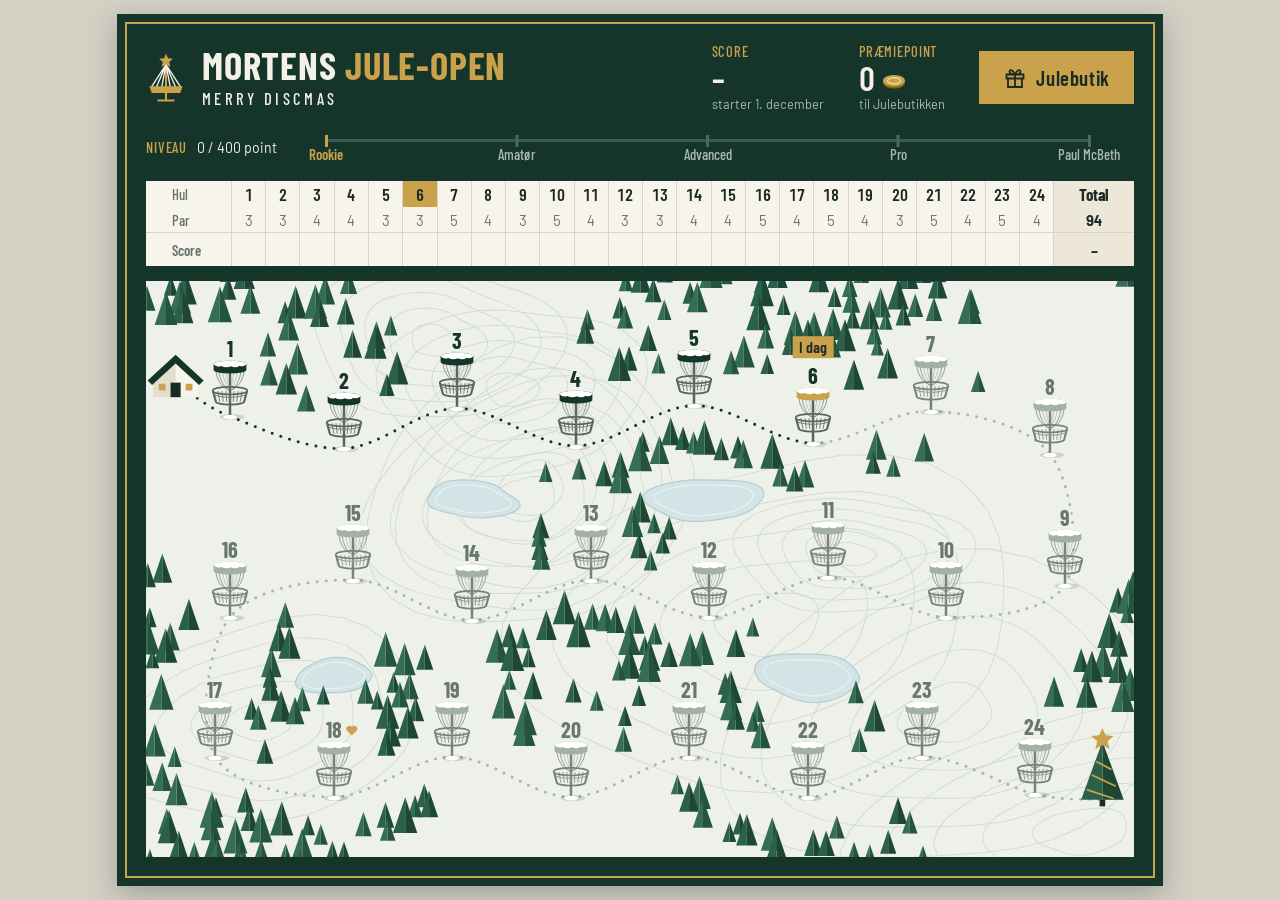
==== commit 51a734db: "Kurven med stjernen som ikon på fanen Co-Authored-By: Claude Opus 5.5 <noreply@anthropic.com>" ====
--- a/index.html
+++ b/index.html
@@ -4,6 +4,11 @@
 <meta charset="utf-8">
 <meta name="viewport" content="width=device-width, initial-scale=1">
 <title>Mortens Jule-Open</title>
+
+<!-- Ikonet på fanen og på telefonens hjemmeskærm -->
+<link rel="icon" href="favicon.svg" type="image/svg+xml">
+<link rel="alternate icon" href="ikon.png" type="image/png">
+<link rel="apple-touch-icon" href="ikon.png">
 
 <!-- Skrifttyper fra Google Fonts: Barlow Condensed (overskrifter, tal og Merry Discmas) og Barlow (tekst) -->
 <link rel="preconnect" href="https://fonts.googleapis.com">
--- a/styles.css
+++ b/styles.css
@@ -16,7 +16,7 @@
   --linje: #d9d4c5;      /* tynde linjer på papir */
   --blaek: #1b2a24;      /* tekst på papir */
   --graa: #66736c;       /* dæmpet tekst på papir */
-  --roed: #b4232c;       /* bruges kun i scorekortet */
+  --roed: #b4232c;       /* bruges kun til bogey og værre i scorekortet */
   --messing: #c9a24b;    /* guld */
   --guld-moerk: #866617; /* guld til tekst på lys baggrund */
   --lys: #f4f1e8;        /* tekst på grønt */
@@ -114,7 +114,7 @@
 .scorekort-tabel th { text-align: left; font-family: var(--display); font-weight: 500; padding: 0 .8rem 0 1.6rem; color: var(--graa); background: var(--papir); }
 .scorekort-tabel td { min-width: 1.7rem; height: 1.6rem; padding: 0; border-left: 1px solid var(--linje); }
 .hul-raekke td { font-family: var(--display); font-weight: 600; font-size: 1.05rem; }
-.hul-raekke td.i-dag { background: var(--roed); color: #fff; }
+.hul-raekke td.i-dag { background: var(--messing); color: var(--blaek); }
 .par-raekke td { color: var(--graa); }
 .score-raekke td, .score-raekke th { border-top: 1px solid var(--linje); height: 2.1rem; font-weight: 600; }
 .scorekort-tabel td.sum { min-width: 4rem; background: #ece7d9; font-weight: 700; color: var(--blaek); }
@@ -183,7 +183,7 @@
   .tavle-top { grid-template-columns: 1fr 1fr auto; }
   .logo { grid-column: 1 / -1; padding: .9rem 1rem .5rem; gap: .7rem; }
   .logo-maerke { width: 2rem; }
-  .tal-felt { min-width: 0; padding: .65rem 1rem; }
+  .tal-felt { min-width: 0; padding: .65rem 1rem; align-content: start; }   /* så tallene står lige højt, selv om teksten under fylder en eller to linjer */
   .tal-felt strong { font-size: 1.8rem; }
   #aabn-butik { padding: 0 1.1rem; font-size: 1.15rem; gap: .4rem; }
   .niveau { display: block; padding: .8rem 1rem 1.15rem; }
@@ -337,6 +337,7 @@
 .kupon.koebt { --kant: var(--gran-lys); }
 .koebt .kupon-pris { font-size: .95rem; font-weight: 600; color: var(--gran-lys); text-align: center; padding: 0 .4rem; }
 .kupon.indloest { opacity: .6; }
+#mine-kuponer .indloest .kupon-navn { padding-bottom: .95rem; }   /* ingen knapper under navnet, så det skal stå midt i feltet */
 .kupon .lille:empty, .tillykke .lille:empty { display: none; }
 .tom { color: var(--graa); padding: .6rem 0; }
 #mine-overskrift, #spilleder h3 { font-family: var(--display); font-weight: 600; font-size: 1.4rem; margin: 1.4rem 0 .9rem; padding-top: 1.1rem; border-top: 2px solid var(--blaek); }
